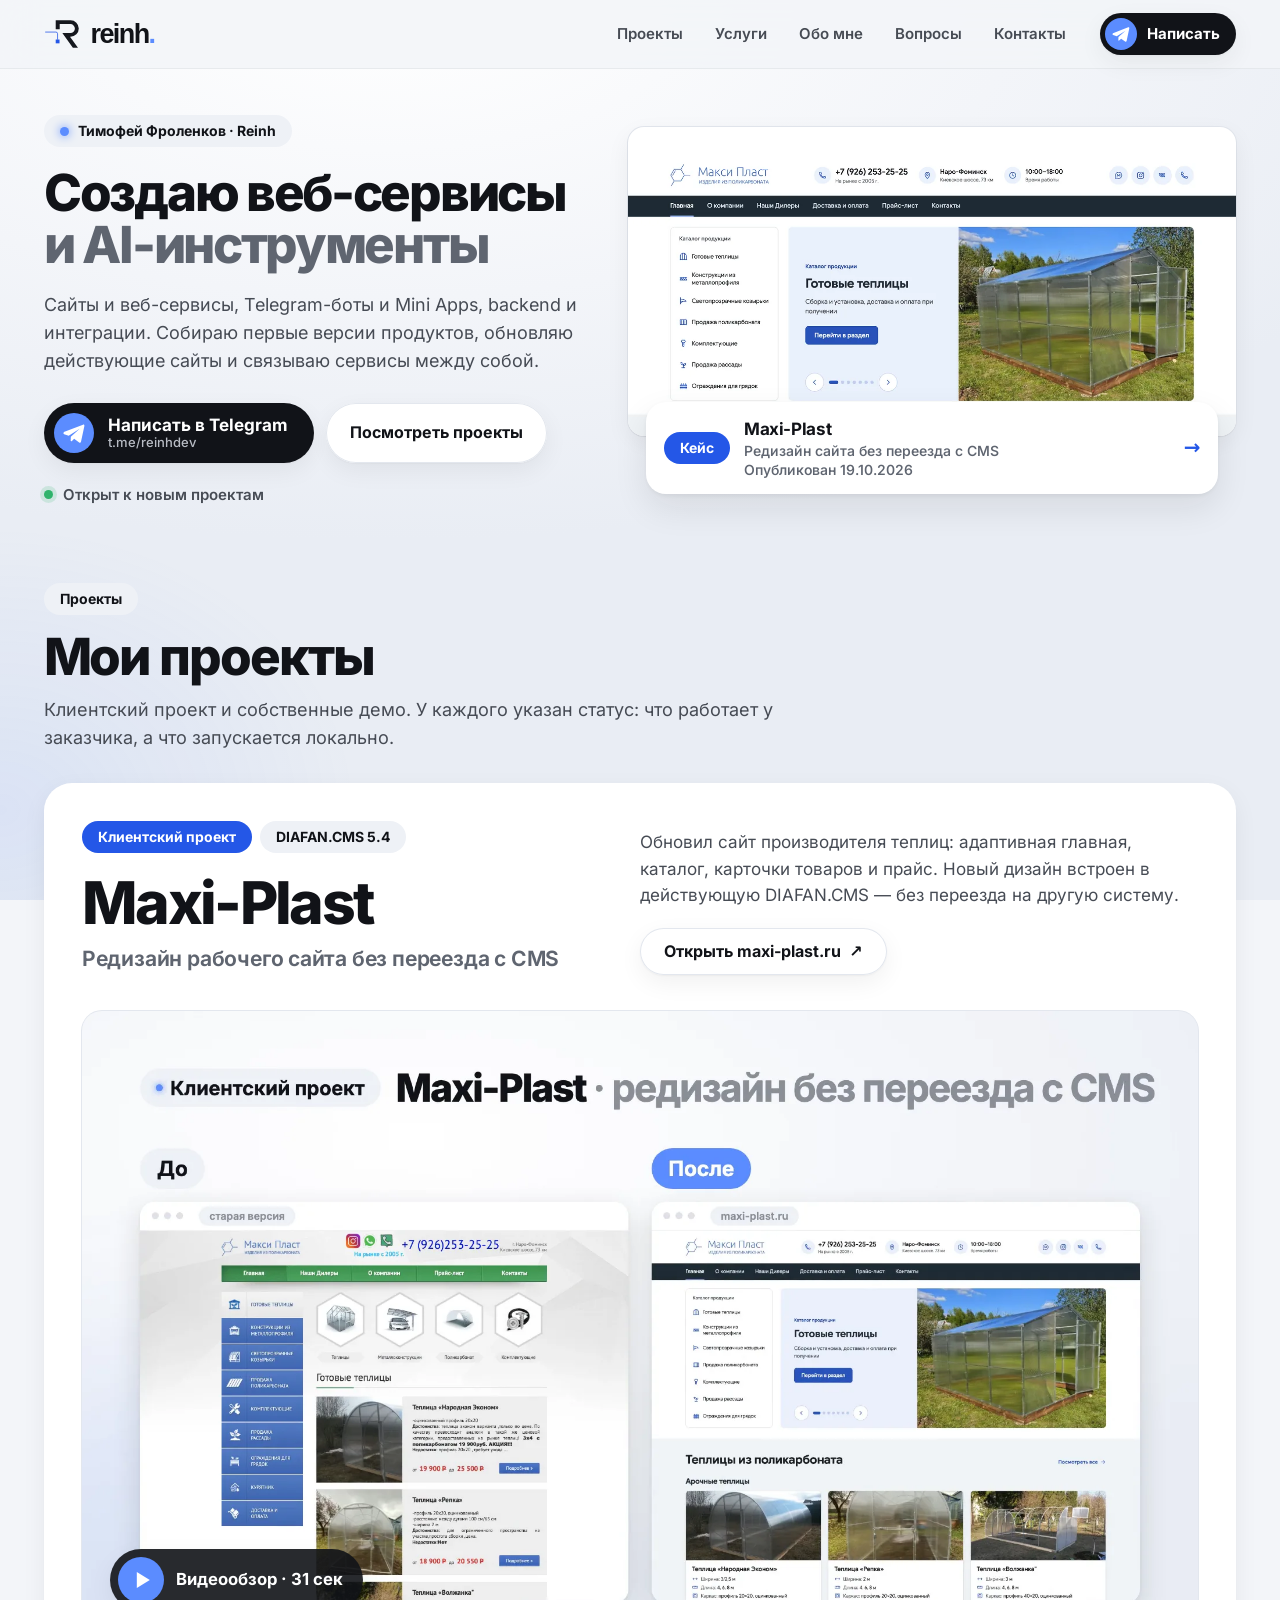
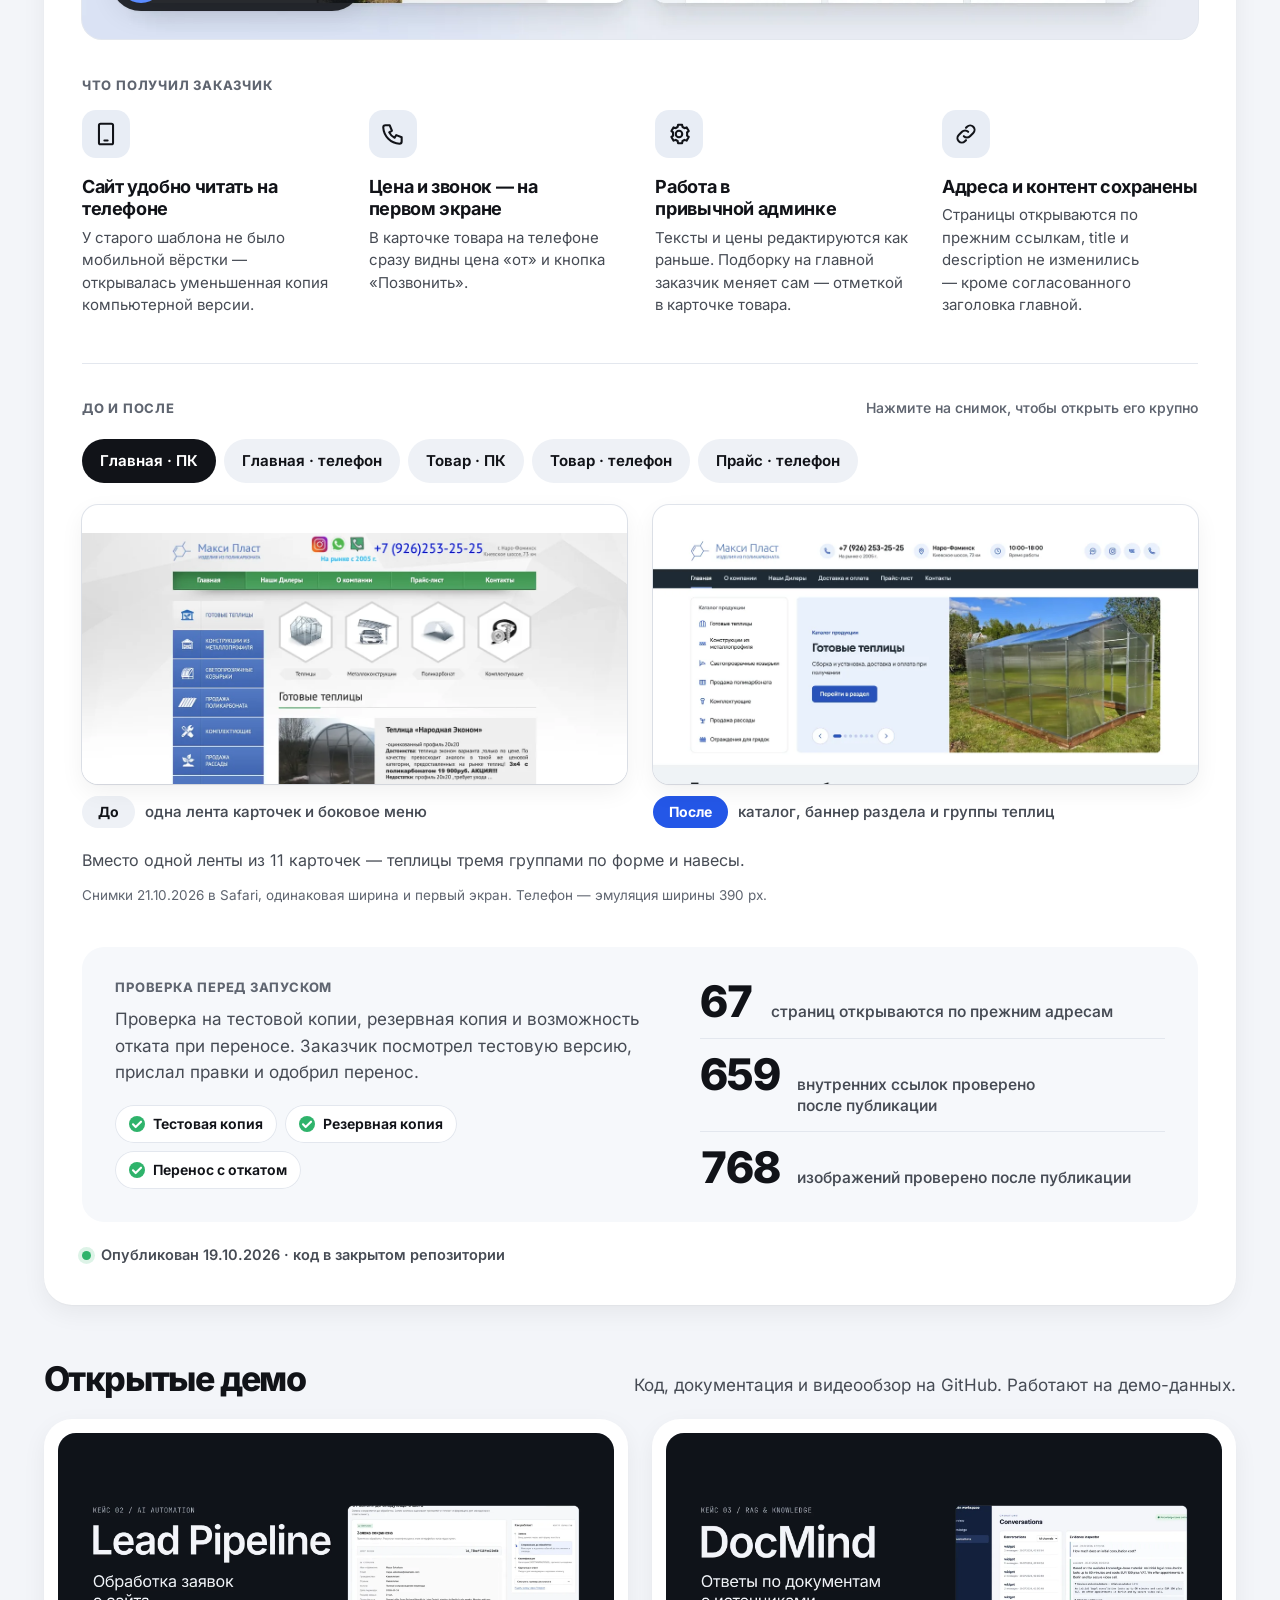
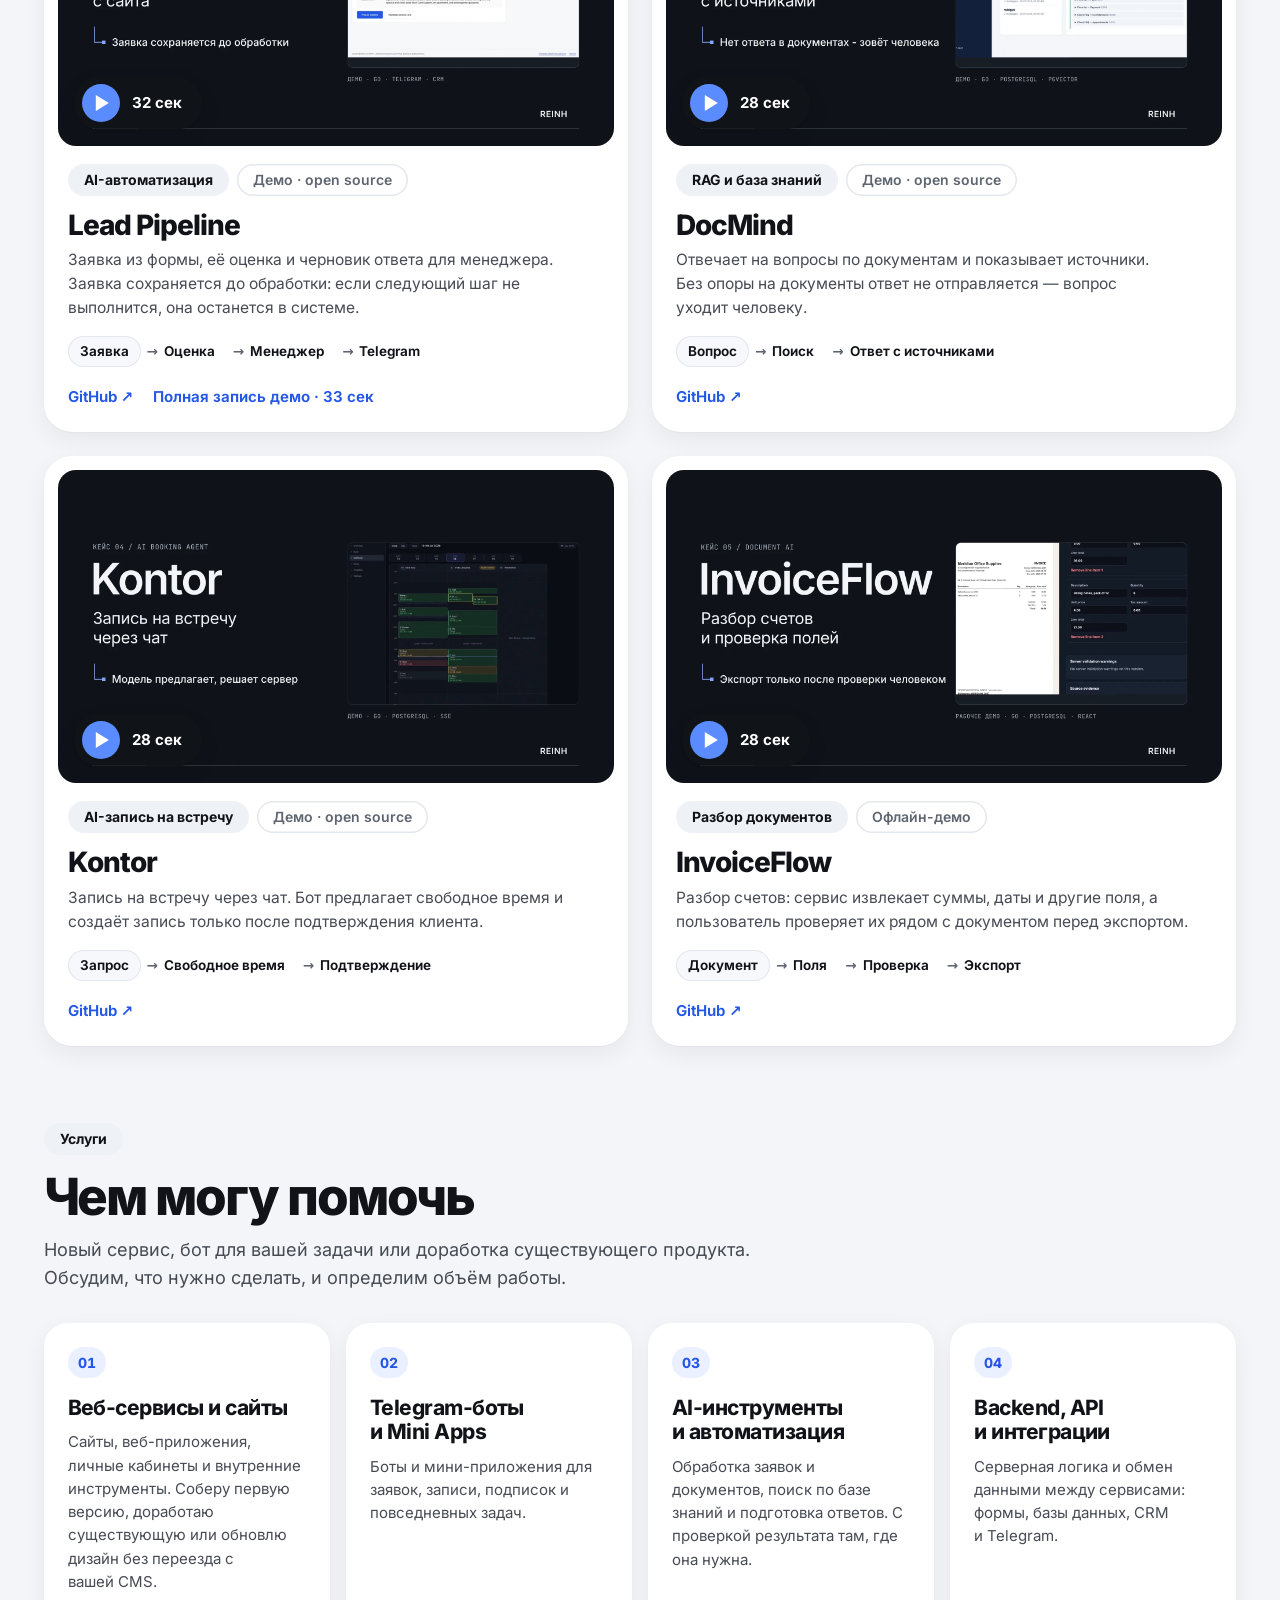
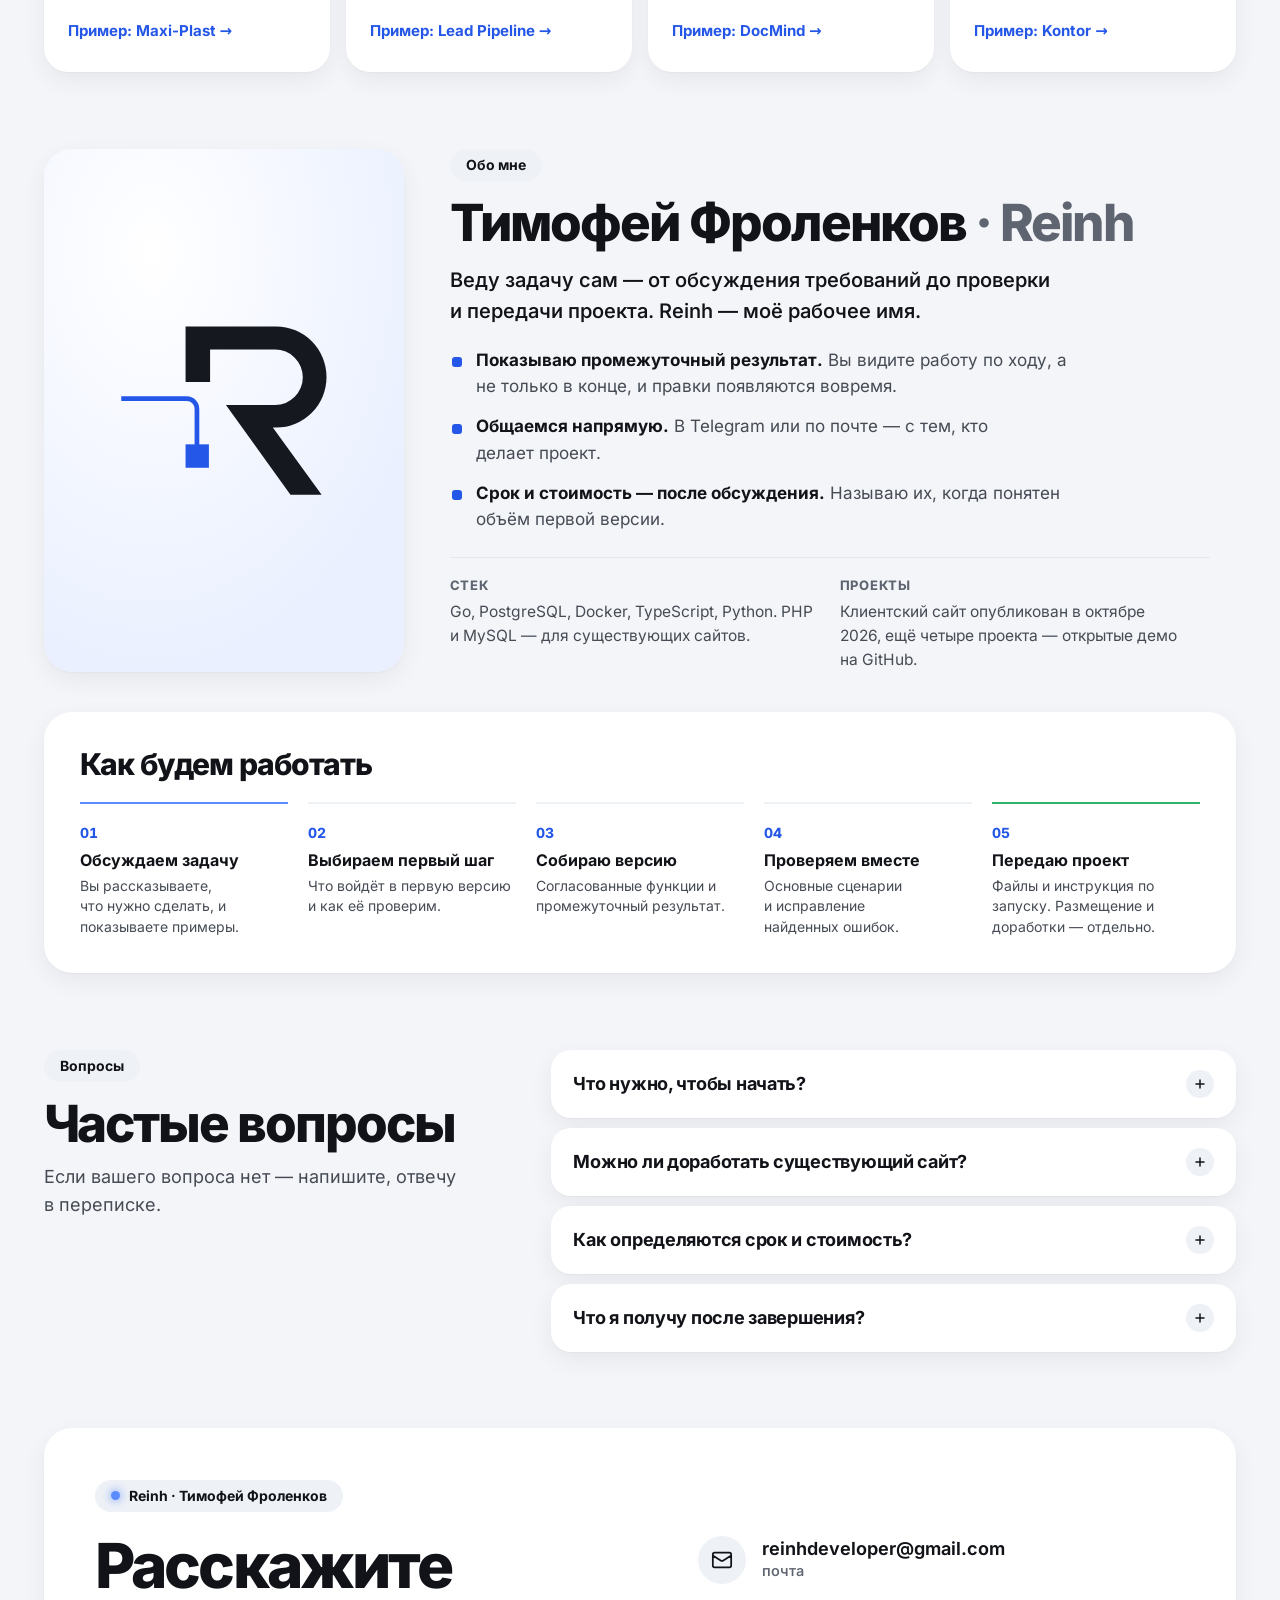
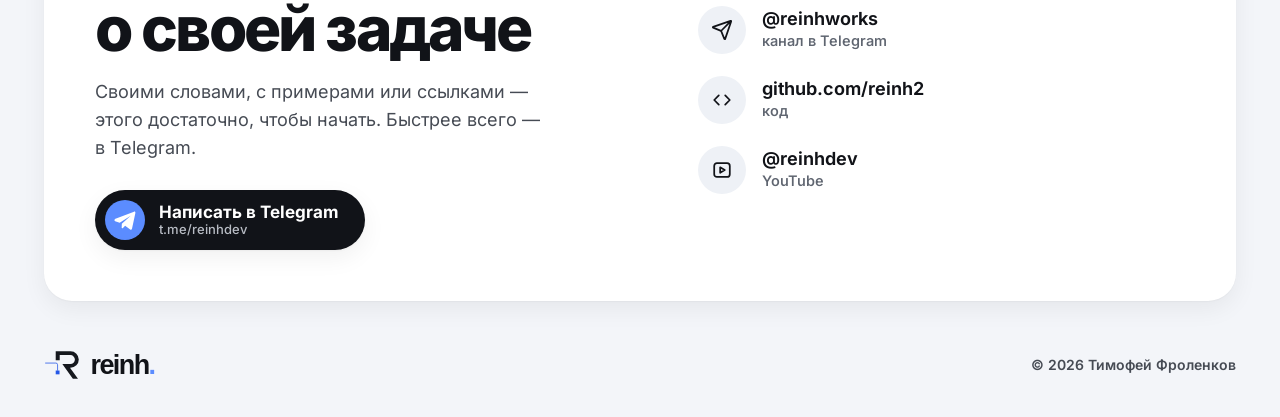
==== index.html @ 5ed7bfc2 "Publish refreshed Reinh portfolio" ====
<!doctype html>
<html lang="ru">
<head>
<meta charset="utf-8">
<meta name="viewport" content="width=device-width,initial-scale=1">
<title>Reinh — Тимофей Фроленков | Сайты, веб-сервисы и AI-инструменты</title>
<meta name="description" content="Сайты и веб-сервисы, Telegram-боты и Mini Apps, AI-инструменты, backend и интеграции. Клиентский редизайн сайта на CMS и открытые демо-проекты.">
<link rel="canonical" href="https://reinh2.github.io/">
<meta name="theme-color" content="#F3F5F9">
<meta name="color-scheme" content="light">
<meta name="author" content="Тимофей Фроленков">
<!-- link preview -->
<meta property="og:type" content="website">
<meta property="og:url" content="https://reinh2.github.io/">
<meta property="og:site_name" content="Reinh">
<meta property="og:locale" content="ru_RU">
<meta property="og:title" content="Reinh — Тимофей Фроленков | Сайты, веб-сервисы и AI-инструменты">
<meta property="og:description" content="Сайты и веб-сервисы, Telegram-боты и Mini Apps, AI-инструменты, backend и интеграции. Клиентский редизайн сайта на CMS и открытые демо-проекты.">
<meta property="og:image" content="https://reinh2.github.io/assets/og-reinh.png">
<meta property="og:image:type" content="image/png">
<meta property="og:image:width" content="1200">
<meta property="og:image:height" content="630">
<meta property="og:image:alt" content="Логотип reinh, Тимофей Фроленков: сайты, веб-сервисы и AI-инструменты. Рядом — новая главная Maxi-Plast">
<meta name="twitter:card" content="summary_large_image">
<link rel="icon" href="./assets/brand/favicon.svg" type="image/svg+xml">
<link rel="icon" href="./assets/brand/favicon-32.png" type="image/png" sizes="32x32">
<link rel="apple-touch-icon" href="./assets/brand/apple-touch-icon.png">
<link rel="preload" href="./fonts/inter-cyrillic.woff2" as="font" type="font/woff2" crossorigin>
<link rel="stylesheet" href="./style.css">
<script>document.documentElement.classList.add("js")</script>
<script src="./main.js" defer></script>
</head>
<body>
<a class="skip" href="#main">К содержимому</a>

<header class="top" id="top-bar">
  <div class="top-in">
    <a class="wordmark" href="#top" aria-label="Reinh — наверх"><img src="./assets/brand/reinh-mark-light.svg" width="36" height="32" alt=""><span>reinh<span class="brand-dot">.</span></span></a>
    <nav class="nav" id="site-nav" aria-label="Разделы">
      <a href="#work">Проекты</a>
      <a href="#services">Услуги</a>
      <a href="#about">Обо мне</a>
      <a href="#faq">Вопросы</a>
      <a href="#contact">Контакты</a>
    </nav>
    <a class="tg tg-sm" href="https://t.me/reinhdev"><span class="plane" aria-hidden="true"></span>Написать</a>
    <button class="menu-btn" type="button" aria-expanded="false" aria-controls="site-nav" hidden>
      <span class="burger" aria-hidden="true"><i></i><i></i><i></i></span><span class="menu-label">Меню</span>
    </button>
  </div>
</header>

<main id="main">

<!-- ============ hero ============ -->
<section class="hero" id="top">
  <div class="hero-text">
    <span class="pill"><span class="dot" aria-hidden="true"></span>Тимофей Фроленков · Reinh</span>
    <h1><span class="h1-line">Создаю <span class="nw">веб-сервисы</span></span> <span class="h1-line muted">и&nbsp;<span class="nw">AI-инструменты</span></span></h1>
    <p class="lead">Сайты и веб-сервисы, Telegram-боты и Mini Apps, backend и интеграции. Собираю первые версии продуктов, обновляю действующие сайты и связываю сервисы между собой.</p>
    <div class="actions">
      <a class="tg" href="https://t.me/reinhdev"><span class="plane" aria-hidden="true"></span><span>Написать в Telegram<small>t.me/reinhdev</small></span></a>
      <a class="btn" href="#work">Посмотреть проекты</a>
    </div>
    <p class="status"><span class="live" aria-hidden="true"></span>Открыт к новым проектам</p>
  </div>

  <!-- the latest client project: a real screenshot and its status -->
  <a class="hero-shot" href="#case">
    <span class="frame"><img src="./assets/maxi-plast/01-home-desktop-after-1200.webp" alt="" width="1200" height="553"></span>
    <span class="hero-tag">
      <span class="pill hot">Кейс</span>
      <span class="hero-tag-text"><b>Maxi-Plast</b><span>Редизайн сайта без переезда с CMS</span><span>Опубликован 19.10.2026</span></span>
      <span class="arrow" aria-hidden="true">→</span>
    </span>
  </a>
</section>

<!-- ============ work ============ -->
<section class="section" id="work" aria-labelledby="work-title">
  <div class="head reveal">
    <span class="pill">Проекты</span>
    <h2 id="work-title">Мои проекты</h2>
    <p>Клиентский проект и собственные демо. У каждого указан статус: что работает у заказчика, а что запускается локально.</p>
  </div>

  <!-- Maxi-Plast -->
  <article class="case" id="case" aria-labelledby="case-title">
    <div class="case-intro reveal">
      <div class="case-text">
        <div class="chips">
          <span class="pill hot">Клиентский проект</span>
          <span class="pill">DIAFAN.CMS 5.4</span>
        </div>
        <h3 id="case-title">Maxi-Plast</h3>
        <p class="sub">Редизайн рабочего сайта без переезда с CMS</p>
      </div>
      <div class="case-desc">
        <p>Обновил сайт производителя теплиц: адаптивная главная, каталог, карточки товаров и прайс. Новый дизайн встроен в действующую DIAFAN.CMS — без переезда на другую систему.</p>
        <a class="btn" href="https://maxi-plast.ru/" target="_blank" rel="noopener">Открыть maxi-plast.ru <span aria-hidden="true">↗</span></a>
      </div>
    </div>

    <!-- wide video block -->
    <div class="player player-wide reveal" data-player>
      <video controls preload="none" playsinline poster="./assets/maxi-plast/maxi-case-ru-poster.webp" width="1920" height="1080" aria-label="Видеообзор кейса Maxi-Plast, 31 секунда, со звуком">
        <source src="./assets/maxi-plast/maxi-case-ru-720.mp4" type="video/mp4" media="(max-width: 700px)">
        <source src="./assets/maxi-plast/maxi-case-ru.mp4" type="video/mp4">
        <a href="./assets/maxi-plast/maxi-case-ru.mp4">Скачать видеообзор Maxi-Plast (MP4)</a>
      </video>
      <button class="play" type="button" hidden><span class="tri" aria-hidden="true"></span><span class="play-label">Видеообзор · 31 сек</span></button>
      <p class="player-msg" role="status"></p>
    </div>

    <!-- what the client got -->
    <div class="gain reveal">
      <h4 class="kicker">Что получил заказчик</h4>
      <ul class="gain-list">
        <li><span class="glyph" aria-hidden="true"><svg viewBox="0 0 24 24"><path d="M7 2.5h10a1.5 1.5 0 0 1 1.5 1.5v16a1.5 1.5 0 0 1-1.5 1.5H7A1.5 1.5 0 0 1 5.5 20V4A1.5 1.5 0 0 1 7 2.5z M10.5 18h3"/></svg></span><b>Сайт удобно читать на телефоне</b><span>У старого шаблона не было мобильной вёрстки — открывалась уменьшенная копия компьютерной версии.</span></li>
        <li><span class="glyph" aria-hidden="true"><svg viewBox="0 0 24 24"><path d="M5 4h4l2 5-2.5 1.5a11 11 0 0 0 5 5L15 13l5 2v4a2 2 0 0 1-2 2A16 16 0 0 1 3 6a2 2 0 0 1 2-2z"/></svg></span><b>Цена и звонок — на первом экране</b><span>В карточке товара на телефоне сразу видны цена «от» и кнопка «Позвонить».</span></li>
        <li><span class="glyph" aria-hidden="true"><svg viewBox="0 0 24 24"><path d="M12 9a3 3 0 1 0 0 6 3 3 0 0 0 0-6z M19.4 13.5l1.6 1.2-2 3.4-1.9-.7a7 7 0 0 1-1.9 1.1l-.3 2h-3.8l-.3-2a7 7 0 0 1-1.9-1.1l-1.9.7-2-3.4 1.6-1.2a7 7 0 0 1 0-3l-1.6-1.2 2-3.4 1.9.7a7 7 0 0 1 1.9-1.1l.3-2h3.8l.3 2a7 7 0 0 1 1.9 1.1l1.9-.7 2 3.4-1.6 1.2a7 7 0 0 1 0 3z"/></svg></span><b>Работа в привычной админке</b><span>Тексты и цены редактируются как раньше. Подборку на главной заказчик меняет сам — отметкой в карточке товара.</span></li>
        <li><span class="glyph" aria-hidden="true"><svg viewBox="0 0 24 24"><path d="M10 14a4 4 0 0 0 5.7 0l3-3a4 4 0 0 0-5.7-5.7l-1 1 M14 10a4 4 0 0 0-5.7 0l-3 3a4 4 0 0 0 5.7 5.7l1-1"/></svg></span><b>Адреса и контент сохранены</b><span>Страницы открываются по прежним ссылкам, title и description не изменились — кроме согласованного заголовка главной.</span></li>
      </ul>
    </div>

    <!-- before / after: without JS every pair is shown one after another -->
    <div class="compare reveal" data-compare>
      <div class="compare-head">
        <h4 class="kicker" id="compare-title">До и после</h4>
        <p class="hint">Нажмите на снимок, чтобы открыть его крупно</p>
      </div>
      <div class="tabs-wrap" hidden>
        <div class="tabs" role="tablist" aria-labelledby="compare-title">
          <button type="button" role="tab" id="tab-1" aria-controls="pair-1" aria-selected="true">Главная · ПК</button>
          <button type="button" role="tab" id="tab-2" aria-controls="pair-2" aria-selected="false" tabindex="-1">Главная · телефон</button>
          <button type="button" role="tab" id="tab-3" aria-controls="pair-3" aria-selected="false" tabindex="-1">Товар · ПК</button>
          <button type="button" role="tab" id="tab-4" aria-controls="pair-4" aria-selected="false" tabindex="-1">Товар · телефон</button>
          <button type="button" role="tab" id="tab-5" aria-controls="pair-5" aria-selected="false" tabindex="-1">Прайс · телефон</button>
        </div>
      </div>

      <section class="pair" id="pair-1" role="tabpanel" aria-labelledby="tab-1" tabindex="0">
        <h5 class="pair-title">Главная на компьютере</h5>
        <div class="pair-view">
          <figure class="shot"><a class="frame" href="./assets/maxi-plast/01-home-desktop-before-2880.webp" data-zoom><img src="./assets/maxi-plast/01-home-desktop-before-1200.webp" width="1200" height="553" loading="lazy" alt="До: старая главная на компьютере — одна лента карточек и боковое меню"></a><figcaption><span class="pill">До</span>одна лента карточек и боковое меню</figcaption></figure>
          <figure class="shot"><a class="frame" href="./assets/maxi-plast/01-home-desktop-after-2880.webp" data-zoom><img src="./assets/maxi-plast/01-home-desktop-after-1200.webp" width="1200" height="553" loading="lazy" alt="После: новая главная на компьютере — каталог, баннер раздела и группы теплиц"></a><figcaption><span class="pill hot">После</span>каталог, баннер раздела и группы теплиц</figcaption></figure>
        </div>
        <p class="why">Вместо одной ленты из 11 карточек — теплицы тремя группами по форме и навесы.</p>
      </section>

      <section class="pair phones" id="pair-2" role="tabpanel" aria-labelledby="tab-2" tabindex="0">
        <h5 class="pair-title">Главная на телефоне</h5>
        <div class="pair-view">
          <figure class="shot"><a class="frame phone" href="./assets/maxi-plast/02-home-mobile-before-780.webp" data-zoom><img src="./assets/maxi-plast/02-home-mobile-before-780.webp" width="780" height="1456" loading="lazy" alt="До: старая главная на экране 390 px — уменьшенная компьютерная страница"></a><figcaption><span class="pill">До</span>компьютерная страница, уменьшенная под экран</figcaption></figure>
          <figure class="shot"><a class="frame phone" href="./assets/maxi-plast/02-home-mobile-after-780.webp" data-zoom><img src="./assets/maxi-plast/02-home-mobile-after-780.webp" width="780" height="1456" loading="lazy" alt="После: новая главная на экране 390 px — меню, логотип, телефон и баннер раздела"></a><figcaption><span class="pill hot">После</span>меню, логотип, телефон и баннер раздела</figcaption></figure>
        </div>
        <p class="why">На телефоне 7 теплиц и металлоконструкция, всё читается без увеличения.</p>
      </section>

      <section class="pair" id="pair-3" role="tabpanel" aria-labelledby="tab-3" tabindex="0">
        <h5 class="pair-title">Карточка товара на компьютере</h5>
        <div class="pair-view">
          <figure class="shot"><a class="frame" href="./assets/maxi-plast/03-product-desktop-before-2880.webp" data-zoom><img src="./assets/maxi-plast/03-product-desktop-before-1200.webp" width="1200" height="553" loading="lazy" alt="До: карточка теплицы на компьютере — фото и описание, цены ниже в таблице"></a><figcaption><span class="pill">До</span>фото и описание, цены ниже в таблице</figcaption></figure>
          <figure class="shot"><a class="frame" href="./assets/maxi-plast/03-product-desktop-after-2880.webp" data-zoom><img src="./assets/maxi-plast/03-product-desktop-after-1200.webp" width="1200" height="553" loading="lazy" alt="После: та же карточка — галерея, цена «от» и кнопка звонка рядом с фото"></a><figcaption><span class="pill hot">После</span>галерея, цена «от» и кнопка звонка рядом с фото</figcaption></figure>
        </div>
        <p class="why">Галерея со стрелками, счётчиком, свайпом и увеличением фото: заказчик собирается добавлять больше 10 фото на товар.</p>
      </section>

      <section class="pair phones" id="pair-4" role="tabpanel" aria-labelledby="tab-4" tabindex="0">
        <h5 class="pair-title">Карточка товара на телефоне</h5>
        <div class="pair-view">
          <figure class="shot"><a class="frame phone" href="./assets/maxi-plast/04-product-mobile-before-780.webp" data-zoom><img src="./assets/maxi-plast/04-product-mobile-before-780.webp" width="780" height="1456" loading="lazy" alt="До: карточка теплицы на экране 390 px — текст и цены нужно увеличивать пальцами"></a><figcaption><span class="pill">До</span>текст и цены нужно увеличивать пальцами</figcaption></figure>
          <figure class="shot"><a class="frame phone" href="./assets/maxi-plast/04-product-mobile-after-780.webp" data-zoom><img src="./assets/maxi-plast/04-product-mobile-after-780.webp" width="780" height="1456" loading="lazy" alt="После: та же карточка на экране 390 px — фото, цена «от» и кнопка «Позвонить» на первом экране"></a><figcaption><span class="pill hot">После</span>фото, цена «от» и «Позвонить» на первом экране</figcaption></figure>
        </div>
        <p class="why">Подпись под ценой объясняет, от чего она зависит.</p>
      </section>

      <section class="pair phones" id="pair-5" role="tabpanel" aria-labelledby="tab-5" tabindex="0">
        <h5 class="pair-title">Прайс на телефоне</h5>
        <div class="pair-view">
          <figure class="shot"><a class="frame phone" href="./assets/maxi-plast/05-price-mobile-before-780.webp" data-zoom><img src="./assets/maxi-plast/05-price-mobile-before-780.webp" width="780" height="1456" loading="lazy" alt="До: таблица цен на экране 390 px — уменьшена вместе со страницей"></a><figcaption><span class="pill">До</span>таблица уменьшена вместе со страницей</figcaption></figure>
          <figure class="shot"><a class="frame phone" href="./assets/maxi-plast/05-price-mobile-after-780.webp" data-zoom><img src="./assets/maxi-plast/05-price-mobile-after-780.webp" width="780" height="1456" loading="lazy" alt="После: та же таблица на экране 390 px листается внутри блока, рядом подсказка"></a><figcaption><span class="pill hot">После</span>таблица листается внутри блока, есть подсказка</figcaption></figure>
        </div>
        <p class="why">Данные прайса те же. Широкие таблицы больше не превращаются в мелкий текст.</p>
      </section>

      <p class="fine">Снимки 21.10.2026 в Safari, одинаковая ширина и первый экран. Телефон — эмуляция ширины 390 px.</p>
    </div>

    <!-- launch: how the change reached the working site, then the numbers checked after it -->
    <div class="launch reveal">
      <div class="launch-text">
        <h4 class="kicker">Проверка перед запуском</h4>
        <p>Проверка на тестовой копии, резервная копия и возможность отката при переносе. Заказчик посмотрел тестовую версию, прислал правки и одобрил перенос.</p>
        <ol class="launch-steps">
          <li>Тестовая копия</li>
          <li>Резервная копия</li>
          <li>Перенос с откатом</li>
        </ol>
      </div>
      <dl class="checked">
        <div><dt>67</dt><dd>страниц открываются по прежним адресам</dd></div>
        <div><dt>659</dt><dd>внутренних ссылок проверено после публикации</dd></div>
        <div><dt>768</dt><dd>изображений проверено после публикации</dd></div>
      </dl>
    </div>
    <p class="case-status"><span class="live" aria-hidden="true"></span>Опубликован 19.10.2026 · код в закрытом репозитории</p>
  </article>

  <!-- demos -->
  <div class="demos-head reveal">
    <h3>Открытые демо</h3>
    <p>Код, документация и видеообзор на GitHub. Работают на демо-данных.</p>
  </div>
  <div class="demos">
    <article class="demo reveal" id="lead" aria-labelledby="lead-title">
      <div class="player" data-player>
        <video controls preload="none" playsinline poster="./assets/motion/lead-ru-poster.webp" width="1920" height="1080" aria-label="Видеообзор Lead Pipeline, 32 секунды, со звуком">
          <source src="./assets/motion/lead-ru-720.mp4" type="video/mp4" media="(max-width: 700px)">
          <source src="./assets/motion/lead-ru.mp4" type="video/mp4">
          <a href="./assets/motion/lead-ru.mp4">Скачать видеообзор (MP4)</a>
        </video>
        <button class="play" type="button" hidden><span class="tri" aria-hidden="true"></span><span class="play-label">32 сек</span></button>
        <p class="player-msg" role="status"></p>
      </div>
      <div class="chips"><span class="pill">AI-автоматизация</span><span class="pill soft">Демо · open source</span></div>
      <h3 id="lead-title">Lead Pipeline</h3>
      <p>Заявка из формы, её оценка и черновик ответа для менеджера. Заявка сохраняется до обработки: если следующий шаг не выполнится, она останется в системе.</p>
      <ol class="flow" aria-label="Путь заявки"><li>Заявка</li><li>Оценка</li><li>Менеджер</li><li>Telegram</li></ol>
      <div class="links"><a href="https://github.com/reinh2/Lead-pipeline" target="_blank" rel="noopener">GitHub <span aria-hidden="true">↗</span></a><a href="./assets/lead-pipeline-demo.mp4">Полная запись демо · 33 сек</a></div>
    </article>
    <article class="demo reveal" id="docmind" aria-labelledby="docmind-title">
      <div class="player" data-player>
        <video controls preload="none" playsinline poster="./assets/motion/docmind-ru-poster.webp" width="1920" height="1080" aria-label="Видеообзор DocMind, 28 секунд, со звуком">
          <source src="./assets/motion/docmind-ru-720.mp4" type="video/mp4" media="(max-width: 700px)">
          <source src="./assets/motion/docmind-ru.mp4" type="video/mp4">
          <a href="./assets/motion/docmind-ru.mp4">Скачать видеообзор (MP4)</a>
        </video>
        <button class="play" type="button" hidden><span class="tri" aria-hidden="true"></span><span class="play-label">28 сек</span></button>
        <p class="player-msg" role="status"></p>
      </div>
      <div class="chips"><span class="pill">RAG и база знаний</span><span class="pill soft">Демо · open source</span></div>
      <h3 id="docmind-title">DocMind</h3>
      <p>Отвечает на вопросы по документам и показывает источники. Без опоры на документы ответ не отправляется — вопрос уходит человеку.</p>
      <ol class="flow" aria-label="Путь вопроса"><li>Вопрос</li><li>Поиск</li><li>Ответ с источниками</li></ol>
      <div class="links"><a href="https://github.com/reinh2/Docmind" target="_blank" rel="noopener">GitHub <span aria-hidden="true">↗</span></a></div>
    </article>
    <article class="demo reveal" id="kontor" aria-labelledby="kontor-title">
      <div class="player" data-player>
        <video controls preload="none" playsinline poster="./assets/motion/kontor-ru-poster.webp" width="1920" height="1080" aria-label="Видеообзор Kontor, 28 секунд, со звуком">
          <source src="./assets/motion/kontor-ru-720.mp4" type="video/mp4" media="(max-width: 700px)">
          <source src="./assets/motion/kontor-ru.mp4" type="video/mp4">
          <a href="./assets/motion/kontor-ru.mp4">Скачать видеообзор (MP4)</a>
        </video>
        <button class="play" type="button" hidden><span class="tri" aria-hidden="true"></span><span class="play-label">28 сек</span></button>
        <p class="player-msg" role="status"></p>
      </div>
      <div class="chips"><span class="pill">AI-запись на встречу</span><span class="pill soft">Демо · open source</span></div>
      <h3 id="kontor-title">Kontor</h3>
      <p>Запись на встречу через чат. Бот предлагает свободное время и создаёт запись только после подтверждения клиента.</p>
      <ol class="flow" aria-label="Путь записи"><li>Запрос</li><li>Свободное время</li><li>Подтверждение</li></ol>
      <div class="links"><a href="https://github.com/reinh2/Kontor" target="_blank" rel="noopener">GitHub <span aria-hidden="true">↗</span></a></div>
    </article>
    <article class="demo reveal" id="invoice" aria-labelledby="invoice-title">
      <div class="player" data-player>
        <video controls preload="none" playsinline poster="./assets/motion/invoice-ru-poster.webp" width="1920" height="1080" aria-label="Видеообзор InvoiceFlow, 28 секунд, со звуком">
          <source src="./assets/motion/invoice-ru-720.mp4" type="video/mp4" media="(max-width: 700px)">
          <source src="./assets/motion/invoice-ru.mp4" type="video/mp4">
          <a href="./assets/motion/invoice-ru.mp4">Скачать видеообзор (MP4)</a>
        </video>
        <button class="play" type="button" hidden><span class="tri" aria-hidden="true"></span><span class="play-label">28 сек</span></button>
        <p class="player-msg" role="status"></p>
      </div>
      <div class="chips"><span class="pill">Разбор документов</span><span class="pill soft">Офлайн-демо</span></div>
      <h3 id="invoice-title">InvoiceFlow</h3>
      <p>Разбор счетов: сервис извлекает суммы, даты и другие поля, а пользователь проверяет их рядом с документом перед экспортом.</p>
      <ol class="flow" aria-label="Путь документа"><li>Документ</li><li>Поля</li><li>Проверка</li><li>Экспорт</li></ol>
      <div class="links"><a href="https://github.com/reinh2/Invoiceflow" target="_blank" rel="noopener">GitHub <span aria-hidden="true">↗</span></a></div>
    </article>
  </div>
</section>

<!-- ============ services ============ -->
<section class="section" id="services" aria-labelledby="services-title">
  <div class="head reveal">
    <span class="pill">Услуги</span>
    <h2 id="services-title">Чем могу помочь</h2>
    <p>Новый сервис, бот для вашей задачи или доработка существующего продукта. Обсудим, что нужно сделать, и определим объём работы.</p>
  </div>
  <div class="services">
    <article class="svc reveal">
      <span class="num" aria-hidden="true">01</span>
      <h3>Веб-сервисы и сайты</h3>
      <p>Сайты, веб-приложения, личные кабинеты и внутренние инструменты. Соберу первую версию, доработаю существующую или обновлю дизайн без переезда с вашей CMS.</p>
      <a class="svc-link" href="#case">Пример: Maxi-Plast <span aria-hidden="true">→</span></a>
    </article>
    <article class="svc reveal">
      <span class="num" aria-hidden="true">02</span>
      <h3>Telegram-боты и Mini Apps</h3>
      <p>Боты и мини-приложения для заявок, записи, подписок и повседневных задач.</p>
      <a class="svc-link" href="#lead">Пример: Lead Pipeline <span aria-hidden="true">→</span></a>
    </article>
    <article class="svc reveal">
      <span class="num" aria-hidden="true">03</span>
      <h3>AI-инструменты и автоматизация</h3>
      <p>Обработка заявок и документов, поиск по базе знаний и подготовка ответов. С проверкой результата там, где она нужна.</p>
      <a class="svc-link" href="#docmind">Пример: DocMind <span aria-hidden="true">→</span></a>
    </article>
    <article class="svc reveal">
      <span class="num" aria-hidden="true">04</span>
      <h3>Backend, API и интеграции</h3>
      <p>Серверная логика и обмен данными между сервисами: формы, базы данных, CRM и Telegram.</p>
      <a class="svc-link" href="#kontor">Пример: Kontor <span aria-hidden="true">→</span></a>
    </article>
  </div>
</section>

<!-- ============ about ============ -->
<section class="section" id="about" aria-labelledby="about-title">
  <div class="about reveal">
    <div class="about-mark" aria-hidden="true">
      <img src="./assets/brand/reinh-mark-light.svg" width="1122" height="930" alt="">
    </div>
    <div class="about-text">
      <span class="pill">Обо мне</span>
      <h2 id="about-title">Тимофей Фроленков <span class="muted">· Reinh</span></h2>
      <p class="about-lead">Веду задачу сам — от обсуждения требований до проверки и передачи проекта. Reinh — моё рабочее имя.</p>
      <ul class="about-points">
        <li><b>Показываю промежуточный результат.</b> Вы видите работу по ходу, а не только в конце, и правки появляются вовремя.</li>
        <li><b>Общаемся напрямую.</b> В Telegram или по почте — с тем, кто делает проект.</li>
        <li><b>Срок и стоимость — после обсуждения.</b> Называю их, когда понятен объём первой версии.</li>
      </ul>
      <div class="about-meta">
        <div><h3>Стек</h3><p>Go, PostgreSQL, Docker, TypeScript, Python. PHP и MySQL — для существующих сайтов.</p></div>
        <div><h3>Проекты</h3><p>Клиентский сайт опубликован в октябре 2026, ещё четыре проекта — открытые демо на GitHub.</p></div>
      </div>
    </div>
  </div>

  <div class="steps-card reveal">
    <h3>Как будем работать</h3>
    <ol class="steps">
      <li><b>01</b><span>Обсуждаем задачу</span><small>Вы рассказываете, что нужно сделать, и показываете примеры.</small></li>
      <li><b>02</b><span>Выбираем первый шаг</span><small>Что войдёт в первую версию и как её проверим.</small></li>
      <li><b>03</b><span>Собираю версию</span><small>Согласованные функции и промежуточный результат.</small></li>
      <li><b>04</b><span>Проверяем вместе</span><small>Основные сценарии и исправление найденных ошибок.</small></li>
      <li><b>05</b><span>Передаю проект</span><small>Файлы и инструкция по запуску. Размещение и доработки — отдельно.</small></li>
    </ol>
  </div>
</section>

<!-- ============ faq ============ -->
<section class="section" id="faq" aria-labelledby="faq-title">
  <div class="faq-grid">
    <div class="head reveal">
      <span class="pill">Вопросы</span>
      <h2 id="faq-title">Частые вопросы</h2>
      <p>Если вашего вопроса нет — напишите, отвечу в переписке.</p>
    </div>
    <div class="faq reveal">
      <details>
        <summary>Что нужно, чтобы начать?</summary>
        <p>Опишите задачу своими словами: что должно получиться и для кого. Примеры, ссылки или адрес текущего сайта помогут, но не обязательны — детали уточним в переписке.</p>
      </details>
      <details>
        <summary>Можно ли доработать существующий сайт?</summary>
        <p>Да. Сначала смотрю, на чём он сделан и что нужно изменить. Иногда новый дизайн можно встроить в действующую CMS, как в Maxi-Plast, — с теми же адресами страниц, контентом и админкой. Подходит ли такой путь, станет ясно после разбора.</p>
      </details>
      <details>
        <summary>Как определяются срок и стоимость?</summary>
        <p>Индивидуально, после обсуждения задачи. Они зависят от объёма первой версии, состояния текущего проекта и нужных интеграций. Называю их до начала работы.</p>
      </details>
      <details>
        <summary>Что я получу после завершения?</summary>
        <p>Файлы проекта и инструкцию по запуску. Размещение на сервере и дальнейшие доработки согласовываем отдельно.</p>
      </details>
    </div>
  </div>
</section>

<!-- ============ contact ============ -->
<section class="section" id="contact" aria-labelledby="contact-title">
  <div class="end reveal">
    <div class="pitch">
      <span class="pill"><span class="dot" aria-hidden="true"></span>Reinh · Тимофей Фроленков</span>
      <h2 id="contact-title">Расскажите о&nbsp;своей задаче</h2>
      <p class="end-lead">Своими словами, с примерами или ссылками — этого достаточно, чтобы начать. Быстрее всего — в Telegram.</p>
      <a class="tg" href="https://t.me/reinhdev"><span class="plane" aria-hidden="true"></span><span>Написать в Telegram<small>t.me/reinhdev</small></span></a>
    </div>
    <ul class="contacts">
      <li><a href="mailto:reinhdeveloper@gmail.com"><span class="ci" aria-hidden="true"><svg viewBox="0 0 24 24"><path d="M4 4h16a2 2 0 0 1 2 2v12a2 2 0 0 1-2 2H4a2 2 0 0 1-2-2V6a2 2 0 0 1 2-2z M22 7l-8.97 5.7a1.94 1.94 0 0 1-2.06 0L2 7"/></svg></span><span class="ct"><b>reinhdeveloper@<wbr>gmail.com</b><em>почта</em></span></a></li>
      <li><a href="https://t.me/reinhworks"><span class="ci" aria-hidden="true"><svg viewBox="0 0 24 24"><path d="M14.536 21.686a.5.5 0 0 0 .937-.024l6.5-19a.496.496 0 0 0-.635-.635l-19 6.5a.5.5 0 0 0-.024.937l7.93 3.18a2 2 0 0 1 1.112 1.11z M21.854 2.147l-10.94 10.939"/></svg></span><span class="ct"><b>@reinhworks</b><em>канал в Telegram</em></span></a></li>
      <li><a href="https://github.com/reinh2"><span class="ci" aria-hidden="true"><svg viewBox="0 0 24 24"><path d="M8.5 7 3.5 12l5 5 M15.5 7l5 5-5 5"/></svg></span><span class="ct"><b>github.com/reinh2</b><em>код</em></span></a></li>
      <li><a href="https://www.youtube.com/@reinhdev"><span class="ci" aria-hidden="true"><svg viewBox="0 0 24 24"><path d="M3.5 7.5a3 3 0 0 1 3-3h11a3 3 0 0 1 3 3v9a3 3 0 0 1-3 3h-11a3 3 0 0 1-3-3z M10 9l5 3-5 3z"/></svg></span><span class="ct"><b>@reinhdev</b><em>YouTube</em></span></a></li>
    </ul>
  </div>
</section>

</main>

<footer class="foot">
  <a class="wordmark" href="#top" aria-label="Reinh — наверх"><img src="./assets/brand/reinh-mark-light.svg" width="36" height="32" alt=""><span>reinh<span class="brand-dot">.</span></span></a>
  <span>© 2026 Тимофей Фроленков</span>
</footer>

<!-- enlarged before / after shot; opened from the [data-zoom] links -->
<dialog class="viewer" aria-labelledby="viewer-cap">
  <div class="viewer-bar">
    <p class="viewer-cap" id="viewer-cap"></p>
    <button class="viewer-close" type="button" data-close>Закрыть <span aria-hidden="true">×</span></button>
  </div>
  <div class="viewer-body"><img alt=""></div>
</dialog>
</body>
</html>
---- style.css ----
/* Reinh portfolio — test version in the video graphics reference style (Short 05, projects/short-shared-limits):
   light page, white cards with a soft shadow, Inter only, ink #111318, accent #5B8CFF for decoration and the darker
   brand blue #2457E7 wherever text sits on it or next to it (contrast ≥ 4.5:1), pills and the dark Telegram pill.
   Content is visible without JS; JS only adds the menu, tabs, viewer, players and short entrances. */
@font-face{font-family:"Inter";src:url(./fonts/inter-cyrillic.woff2) format("woff2");font-weight:100 900;font-display:swap;unicode-range:U+0301,U+0400-045F,U+0490-0491,U+04B0-04B1,U+2116}
@font-face{font-family:"Inter";src:url(./fonts/inter-latin.woff2) format("woff2");font-weight:100 900;font-display:swap;unicode-range:U+0000-00FF,U+0131,U+0152-0153,U+02BB-02BC,U+02C6,U+02DA,U+02DC,U+2000-206F,U+2074,U+20AC,U+2122,U+2191,U+2193,U+2212,U+2215,U+FEFF,U+FFFD}

:root{
  --ink:#111318; --text:#464B54; --muted:#5F6570; --line:#E3E7EE; --track:#EEF1F6; --soft:#F6F8FB; --glyph:#E8EDF5;
  --accent:#5B8CFF; --accent-ink:#2457E7; --green:#2FB36B;
  --page:#F3F5F9; --card:#fff;
  --shadow:0 1px 2px rgba(17,19,24,.04),0 8px 24px rgba(17,19,24,.06);
  --shadow-up:0 2px 4px rgba(17,19,24,.05),0 14px 34px rgba(17,19,24,.09);
  --r:28px; --gut:clamp(16px,3.4vw,48px); --max:1400px; --head:68px;
  --wrap:calc(var(--max) + 2 * var(--gut)); /* one container for header, sections and footer */
  --sec:clamp(56px,6vw,80px); --sec-head:clamp(24px,2.4vw,32px);
  --out:cubic-bezier(.16,1,.3,1);
}
*{box-sizing:border-box}
html{scroll-behavior:smooth;scroll-padding-top:calc(var(--head-h,var(--head)) + 12px);-webkit-text-size-adjust:100%}
body{margin:0;font-family:Inter,system-ui,-apple-system,Arial,sans-serif;color:var(--ink);font-size:17px;line-height:1.55;font-feature-settings:"cv11","ss03";
  background:radial-gradient(90% 60% at 30% 0%,#fff 0%,var(--page) 55%,#E9EDF4 100%) fixed var(--page)}
/* soft blue glow, kept inside the viewport so it never widens the page */
body::before{content:"";position:fixed;inset:0;pointer-events:none;z-index:-1;background:radial-gradient(40% 45% at 0% 90%,rgba(91,140,255,.10),transparent 70%)}
img,video{display:block;max-width:100%;height:auto}
a{color:inherit}
h1,h2,h3,h4,h5{margin:0;letter-spacing:-.03em;line-height:1.08;text-wrap:balance}
p{margin:0}
p,li,dd,small{text-wrap:pretty}
.muted{color:var(--muted)}
.nw{white-space:nowrap}
.skip{position:absolute;left:-999px;top:12px}.skip:focus{left:16px;z-index:99;background:#fff;padding:10px 16px;border-radius:99px;box-shadow:var(--shadow)}
:focus-visible{outline:3px solid var(--accent-ink);outline-offset:3px;border-radius:12px}

/* ---------- atoms ---------- */
.pill{display:inline-flex;align-items:center;gap:9px;padding:7px 16px;border-radius:999px;background:var(--track);color:var(--ink);font-weight:700;font-size:14px;line-height:1.3;white-space:nowrap;text-decoration:none}
.pill.hot{background:var(--accent-ink);color:#fff}
.pill.soft{background:transparent;box-shadow:inset 0 0 0 1.5px var(--line);color:var(--muted);font-weight:600}
.dot{width:9px;height:9px;border-radius:99px;background:var(--accent);box-shadow:0 0 10px var(--accent);flex:none}
.live{display:inline-block;width:9px;height:9px;border-radius:99px;background:var(--green);box-shadow:0 0 0 4px rgba(47,179,107,.16);flex:none}
.chips{display:flex;gap:8px;flex-wrap:wrap}
.glyph{width:48px;height:48px;border-radius:14px;background:var(--glyph);display:inline-flex;align-items:center;justify-content:center;flex:none}
.glyph svg{width:26px;height:26px;fill:none;stroke:var(--ink);stroke-width:1.9;stroke-linecap:round;stroke-linejoin:round}
.kicker{font-size:13px;font-weight:750;letter-spacing:.06em;text-transform:uppercase;color:var(--muted)}

/* buttons */
.btn{display:inline-flex;align-items:center;justify-content:center;gap:8px;padding:14px 24px;border-radius:999px;background:var(--card);box-shadow:var(--shadow),inset 0 0 0 1px var(--line);font-weight:700;font-size:16px;line-height:1.2;text-decoration:none;transition:transform .2s var(--out),box-shadow .2s}
.btn:hover{transform:translateY(-1px);box-shadow:var(--shadow-up),inset 0 0 0 1px var(--line)}
.tg{display:inline-flex;align-items:center;gap:14px;padding:10px 26px 10px 10px;border-radius:999px;background:var(--ink);color:#fff;text-decoration:none;font-weight:700;font-size:17px;line-height:1.2;box-shadow:var(--shadow);transition:transform .2s var(--out),background .2s}
.tg:hover{transform:translateY(-1px);background:#23262E}
.tg small{display:block;font-weight:500;font-size:13px;color:#B8BCC4}
.plane{width:40px;height:40px;border-radius:99px;flex:none;background:var(--accent) url("data:image/svg+xml,%3Csvg xmlns='http://www.w3.org/2000/svg' viewBox='0 0 24 24'%3E%3Cpath d='M5.5 11.6 17.4 7c.5-.2 1 .2.8.9l-2 9.4c-.1.6-.7.7-1.1.4l-3-2.2-1.5 1.4c-.2.2-.6.1-.6-.2l.1-2.4 5.3-4.8-6.6 4.1-2.7-.9c-.6-.2-.6-.9 0-1.1Z' fill='%23fff'/%3E%3C/svg%3E") center/100% no-repeat}
.tg-sm{padding:5px 16px 5px 5px;font-size:15px;gap:10px}.tg-sm .plane{width:32px;height:32px}

/* short entrance: only for blocks below the first screen, added by JS (main.js) — never blocks content */
.reveal{transition:opacity .45s var(--out),transform .5s var(--out)}
.reveal.pending{opacity:0;transform:translateY(16px)}

/* browser-like frame around desktop screenshots */
.frame{display:block;width:100%;border-radius:16px;background:#fff;box-shadow:var(--shadow),0 0 0 1px var(--line);overflow:hidden;border-top:28px solid #fff;position:relative}
.frame::before{content:"";position:absolute;left:14px;top:-18px;width:8px;height:8px;border-radius:99px;background:#D5DAE2;box-shadow:13px 0 #D5DAE2,26px 0 #D5DAE2}
.frame img{width:100%}
.frame.phone{max-width:280px;margin-inline:auto;border:8px solid var(--ink);border-radius:34px;box-shadow:var(--shadow)}
.frame.phone::before{display:none}
.frame.phone img{border-radius:26px}

/* ---------- header ---------- */
.top{position:sticky;top:0;z-index:30;background:rgba(243,245,249,.86);backdrop-filter:blur(16px);-webkit-backdrop-filter:blur(16px);border-bottom:1px solid rgba(17,19,24,.05)}
.top-in{max-width:var(--wrap);min-height:var(--head);margin:0 auto;padding-inline:var(--gut);display:flex;align-items:center;gap:20px;position:relative}
/* brand: copied from reinh-links (work/reinh-links/public/style.css) — mark 36×32, gap 11, 27 px / 800 / −1.6 px */
.wordmark{display:inline-flex;align-items:center;gap:11px;flex:none;font-family:-apple-system,BlinkMacSystemFont,"SF Pro Text","Segoe UI",sans-serif;font-size:27px;font-weight:800;letter-spacing:-1.6px;line-height:1;color:var(--ink);text-decoration:none;border-radius:8px}
.wordmark img{display:block;width:36px;height:32px;flex:none}
.brand-dot{color:#5B8CFF}
.nav{display:flex;gap:4px;margin-left:auto}
.nav a{padding:8px 14px;border-radius:99px;white-space:nowrap;text-decoration:none;font-weight:600;font-size:15px;color:var(--text);transition:background .2s,color .2s}
.nav a:hover{background:var(--track);color:var(--ink)}
.menu-btn{display:none;align-items:center;gap:10px;margin-left:8px;padding:9px 16px 9px 13px;border:0;border-radius:99px;background:var(--card);box-shadow:inset 0 0 0 1px var(--line);font:650 15px/1.2 Inter,sans-serif;color:var(--ink);cursor:pointer}
.burger{position:relative;width:18px;height:14px;display:inline-block}
.burger i{position:absolute;left:0;right:0;height:2px;border-radius:2px;background:currentColor;transition:transform .25s var(--out),opacity .2s}
.burger i:nth-child(1){top:0}.burger i:nth-child(2){top:6px}.burger i:nth-child(3){top:12px}
.menu-btn[aria-expanded="true"] .burger i:nth-child(1){transform:translateY(6px) rotate(45deg)}
.menu-btn[aria-expanded="true"] .burger i:nth-child(2){opacity:0}
.menu-btn[aria-expanded="true"] .burger i:nth-child(3){transform:translateY(-6px) rotate(-45deg)}

/* ---------- hero ---------- */
.hero{max-width:var(--wrap);margin:0 auto;padding:clamp(28px,3.6vw,52px) var(--gut) 0;display:grid;grid-template-columns:minmax(0,1fr) minmax(0,1.12fr);gap:clamp(28px,3.2vw,48px);align-items:center}
/* the headline scales with its own column, so «Создаю веб-сервисы» stays on one line on wide screens */
.hero-text{container-type:inline-size}
.hero h1{font-size:clamp(32px,4.3vw,62px);font-size:clamp(32px,9.4cqi,68px);font-weight:800;letter-spacing:-.045em;line-height:1.02;margin:20px 0 20px}
.h1-line{display:block}
.lead{font-size:clamp(17px,1.4vw,19px);color:var(--text);max-width:600px}
.actions{display:flex;flex-wrap:wrap;gap:12px;margin-top:28px}
.status{display:flex;align-items:center;gap:10px;margin-top:20px;font-size:15px;font-weight:600;color:var(--text)}
.hero-shot{display:block;text-decoration:none;color:inherit;border-radius:20px}
.hero-shot .frame{transition:transform .3s var(--out),box-shadow .3s}
.hero-shot:hover .frame{transform:translateY(-3px);box-shadow:var(--shadow-up),0 0 0 1px var(--line)}
.hero-tag{position:relative;display:flex;align-items:center;gap:14px;margin:-34px 18px 0;padding:14px 18px;border-radius:20px;background:#fff;box-shadow:var(--shadow-up)}
.hero-tag-text{display:flex;flex-direction:column;min-width:0}
.hero-tag-text b{font-size:17px;letter-spacing:-.02em}
.hero-tag-text span{font-size:14px;color:var(--muted);font-weight:550;line-height:1.35}
.arrow{margin-left:auto;font-size:20px;font-weight:700;color:var(--accent-ink);transition:transform .2s var(--out)}
.hero-shot:hover .arrow{transform:translateX(3px)}

/* ---------- sections ---------- */
.section{max-width:var(--wrap);margin:0 auto;padding:var(--sec) var(--gut) 0}
.head{max-width:760px;margin-bottom:var(--sec-head)}
.head h2{font-size:clamp(32px,4vw,56px);font-weight:800;letter-spacing:-.04em;margin:14px 0 12px}
.head p{color:var(--text);font-size:18px}

/* ---------- case ---------- */
.case{background:var(--card);border-radius:var(--r);box-shadow:var(--shadow);padding:clamp(20px,3vw,40px)}
.case-intro{display:grid;grid-template-columns:1fr 1.1fr;gap:clamp(20px,4vw,56px);align-items:end}
.case-text h3{font-size:clamp(38px,4.6vw,60px);font-weight:800;letter-spacing:-.045em;margin-top:18px}
.case-text .sub{font-weight:650;font-size:clamp(18px,1.8vw,21px);color:var(--muted);margin-top:8px;letter-spacing:-.01em}
.case-desc p{color:var(--text);margin-bottom:20px;max-width:640px}

.player{position:relative;border-radius:18px;overflow:hidden;background:#E9EDF4;aspect-ratio:16/9}
.player video{width:100%;height:100%;object-fit:contain}
.player-wide{margin-top:clamp(24px,3vw,36px);border-radius:20px;box-shadow:0 0 0 1px var(--line)}
.play{position:absolute;left:16px;bottom:16px;display:inline-flex;align-items:center;gap:12px;padding:8px 20px 8px 8px;border:0;border-radius:999px;background:rgba(17,19,24,.9);color:#fff;font:700 15px/1.2 Inter,sans-serif;cursor:pointer;box-shadow:var(--shadow);transition:transform .2s var(--out),background .2s}
.play[hidden]{display:none} /* without JS the native controls are used; the pill only appears once main.js runs */
.play:hover{transform:scale(1.03);background:var(--ink)}
.player-wide .play{left:clamp(16px,2.4vw,28px);bottom:clamp(16px,2.4vw,28px);font-size:clamp(15px,1.3vw,17px)}
.player-wide .play .tri{width:clamp(38px,3.6vw,48px);height:clamp(38px,3.6vw,48px)}
.tri{width:38px;height:38px;border-radius:99px;background:var(--accent);position:relative;flex:none}
.tri::after{content:"";position:absolute;left:52%;top:50%;transform:translate(-40%,-50%);border-style:solid;border-width:8px 0 8px 13px;border-color:transparent transparent transparent #fff}
.player.playing .play{display:none}
.player.failed .tri{background:#C2410C}
.player-msg{position:absolute;left:16px;right:16px;top:16px;width:fit-content;max-width:calc(100% - 32px);padding:8px 14px;border-radius:12px;background:#fff;color:var(--ink);font-size:14px;font-weight:600;line-height:1.35;box-shadow:var(--shadow)}
.player-msg:empty{display:none}

.gain{margin-top:clamp(28px,3vw,40px)}
.gain-list{list-style:none;margin:18px 0 0;padding:0;display:grid;grid-template-columns:repeat(4,1fr);gap:clamp(16px,2.4vw,32px)}
.gain-list li{display:flex;flex-direction:column;gap:6px}
.gain-list b{font-size:18px;line-height:1.25;letter-spacing:-.02em;margin-top:12px}
.gain-list span:not(.glyph){font-size:15px;color:var(--text);line-height:1.5}

/* before / after */
.compare{margin-top:clamp(32px,3.6vw,48px);padding-top:clamp(24px,2.6vw,36px);border-top:1px solid var(--line)}
.compare-head{display:flex;justify-content:space-between;align-items:baseline;gap:8px 20px;flex-wrap:wrap;margin-bottom:16px}
.hint{font-size:14px;color:var(--muted);font-weight:550}
.tabs-wrap{position:relative;margin:0 -4px 6px}
.tabs-wrap::after{content:"";position:absolute;right:0;top:0;bottom:10px;width:48px;pointer-events:none;background:linear-gradient(90deg,rgba(255,255,255,0),#fff);opacity:0;transition:opacity .2s}
.tabs-wrap.more::after{opacity:1}
.tabs{display:flex;gap:8px;overflow-x:auto;padding:4px 4px 10px;scroll-snap-type:x proximity;scrollbar-width:thin;scrollbar-color:#C9CFD9 transparent}
.tabs::-webkit-scrollbar{height:6px}.tabs::-webkit-scrollbar-thumb{background:#C9CFD9;border-radius:6px}
.tabs button{flex:none;scroll-snap-align:start;border:0;cursor:pointer;padding:10px 18px;min-height:44px;border-radius:999px;background:var(--track);color:var(--ink);font:650 15px/1.2 Inter,sans-serif;transition:background .2s,color .2s}
.tabs button:hover{background:#E2E7F0}
.tabs button[aria-selected="true"]{background:var(--ink);color:#fff}
.pair{border-radius:16px}
.pair+.pair{margin-top:40px}
.js .pair+.pair{margin-top:0}
.pair-title{font-size:20px;font-weight:750;margin-bottom:16px}
.js .pair-title{display:none}
.pair-view{display:grid;grid-template-columns:1fr 1fr;gap:clamp(14px,2vw,28px);margin-top:12px}
.shot{margin:0;display:flex;flex-direction:column;gap:12px;min-width:0}
.shot .frame{cursor:zoom-in;transition:transform .25s var(--out),box-shadow .25s}
.shot .frame:hover{transform:translateY(-2px);box-shadow:var(--shadow-up),0 0 0 1px var(--line)}
.shot .frame.phone:hover{box-shadow:var(--shadow-up)}
.shot figcaption{display:flex;align-items:center;gap:10px;font-size:15px;color:var(--text);font-weight:550;line-height:1.35}
.phones .shot figcaption{justify-content:center;text-align:left;max-width:300px;margin-inline:auto}
.why{margin-top:20px;font-size:16px;color:var(--text);max-width:760px}
.fine{margin-top:12px;font-size:13.5px;color:var(--muted)}

/* launch + numbers checked after publishing */
.launch{display:grid;grid-template-columns:1.15fr 1fr;gap:clamp(20px,4vw,56px);align-items:center;margin-top:clamp(28px,3.2vw,44px);padding:clamp(22px,2.6vw,36px);border-radius:22px;background:var(--soft)}
.launch-text p{margin-top:12px;color:var(--text)}
.launch-steps{list-style:none;margin:20px 0 0;padding:0;display:flex;flex-wrap:wrap;align-items:center;gap:8px}
.launch-steps li{display:inline-flex;align-items:center;gap:8px;padding:8px 14px;border-radius:99px;background:#fff;box-shadow:inset 0 0 0 1px var(--line);font-size:14px;font-weight:650}
.launch-steps li::before{content:"";width:16px;height:16px;border-radius:99px;flex:none;background:var(--green) url("data:image/svg+xml,%3Csvg xmlns='http://www.w3.org/2000/svg' viewBox='0 0 24 24'%3E%3Cpath d='M6 12.5l4 4L18 8.5' fill='none' stroke='%23fff' stroke-width='3.2' stroke-linecap='round' stroke-linejoin='round'/%3E%3C/svg%3E") center/100% no-repeat}
.checked{margin:0;display:flex;flex-direction:column}
.checked div{display:grid;grid-template-columns:minmax(3.2ch,auto) 1fr;gap:18px;align-items:baseline;padding:14px 0;border-bottom:1px solid var(--line)}
.checked div:first-child{padding-top:0}
.checked div:last-child{border-bottom:0;padding-bottom:0}
.checked dt{font-size:clamp(34px,3.4vw,46px);font-weight:800;letter-spacing:-.045em;line-height:1;font-variant-numeric:tabular-nums}
.checked dd{margin:0;font-size:15.5px;color:var(--text);font-weight:550;line-height:1.35}
.case-status{display:flex;align-items:center;gap:10px;margin-top:22px;font-size:14.5px;font-weight:600;color:var(--text)}

/* demos */
.demos-head{display:flex;justify-content:space-between;align-items:baseline;gap:8px 24px;flex-wrap:wrap;margin:clamp(40px,4.4vw,56px) 0 20px}
.demos-head h3{font-size:clamp(26px,2.8vw,34px);font-weight:800;letter-spacing:-.035em}
.demos-head p{color:var(--text)}
.demos{display:grid;grid-template-columns:1fr 1fr;gap:clamp(16px,2vw,24px)}
.demo{background:var(--card);border-radius:var(--r);box-shadow:var(--shadow);padding:14px 14px 24px;display:flex;flex-direction:column}
.demo .chips{margin:18px 10px 0}
.demo h3{font-size:28px;font-weight:800;letter-spacing:-.035em;margin:14px 10px 8px}
.demo>p{color:var(--text);font-size:15.5px;margin:0 10px}
.flow{list-style:none;display:flex;flex-wrap:wrap;align-items:center;gap:6px 0;margin:16px 10px 0;padding:0}
.flow li{font-size:13.5px;font-weight:650;padding:5px 12px;border-radius:99px;background:var(--soft);box-shadow:inset 0 0 0 1px var(--line)}
.flow li+li::before{content:"→";color:var(--muted);margin:0 6px 0 -2px}
.flow li+li{background:none;box-shadow:none;padding-left:8px}
.links{display:flex;flex-wrap:wrap;gap:8px 20px;margin:auto 10px 0;padding-top:18px}
.links a{font-weight:650;font-size:15px;color:var(--accent-ink);text-decoration:none}
.links a:hover{text-decoration:underline;text-underline-offset:3px}

/* services */
.services{display:grid;grid-template-columns:repeat(4,1fr);gap:16px}
.svc{background:var(--card);border-radius:24px;box-shadow:var(--shadow);padding:24px;display:flex;flex-direction:column;align-items:flex-start}
.svc .num{font-size:14px;font-weight:750;color:var(--accent-ink);font-variant-numeric:tabular-nums;padding:5px 10px;border-radius:99px;background:#EAF0FF}
.svc h3{font-size:21px;font-weight:750;letter-spacing:-.025em;margin:18px 0 10px;line-height:1.15}
.svc p{font-size:15px;color:var(--text);margin-bottom:20px}
.svc-link{margin-top:auto;font-weight:700;font-size:15px;color:var(--accent-ink);text-decoration:none;padding:6px 0}
.svc-link:hover{text-decoration:underline;text-underline-offset:3px}

/* about */
.about{display:grid;grid-template-columns:minmax(220px,360px) minmax(0,1fr);gap:clamp(24px,3.6vw,56px);align-items:stretch}
.about-mark{border-radius:var(--r);background:radial-gradient(80% 80% at 30% 20%,#fff 0%,#EAF0FF 100%);box-shadow:var(--shadow);display:flex;align-items:center;justify-content:center;padding:clamp(28px,4vw,56px)}
.about-mark img{width:min(100%,220px);height:auto}
.about-text{max-width:860px}
.about-text h2{font-size:clamp(32px,4vw,54px);font-weight:800;letter-spacing:-.04em;margin:14px 0 14px}
.about-lead{font-size:clamp(18px,1.6vw,20px);color:var(--ink);font-weight:550;max-width:600px}
.about-points{list-style:none;margin:20px 0 0;padding:0;display:flex;flex-direction:column;gap:14px;max-width:620px}
.about-points li{position:relative;padding-left:26px;color:var(--text)}
.about-points li::before{content:"";position:absolute;left:2px;top:.6em;width:10px;height:10px;border-radius:3px;background:var(--accent-ink)}
.about-points b{color:var(--ink)}
.about-meta{display:grid;grid-template-columns:1fr 1fr;gap:20px;margin-top:24px;padding-top:20px;max-width:760px;border-top:1px solid var(--line)}
.about-meta h3{font-size:13px;font-weight:750;letter-spacing:.06em;text-transform:uppercase;color:var(--muted);margin-bottom:8px}
.about-meta p{font-size:15.5px;color:var(--text)}

.steps-card{margin-top:clamp(28px,3.2vw,40px);background:var(--card);border-radius:var(--r);box-shadow:var(--shadow);padding:clamp(22px,3vw,36px)}
.steps-card h3{font-size:clamp(24px,2.4vw,30px);font-weight:800;letter-spacing:-.035em}
.steps{list-style:none;margin:22px 0 0;padding:0;display:grid;grid-template-columns:repeat(5,1fr);gap:20px}
.steps li{position:relative;padding-top:18px;border-top:2px solid var(--track)}
.steps li:first-child{border-top-color:var(--accent)}
.steps li:last-child{border-top-color:var(--green)}
.steps b{display:block;font-size:14px;font-weight:750;color:var(--accent-ink);font-variant-numeric:tabular-nums}
.steps span{display:block;font-weight:700;font-size:16px;line-height:1.25;margin-top:6px}
.steps small{display:block;font-size:14px;color:var(--text);margin-top:6px;line-height:1.45}

/* faq */
.faq-grid{display:grid;grid-template-columns:.8fr 1.2fr;gap:clamp(20px,4vw,64px);align-items:start}
.faq-grid .head{margin-bottom:0}
.faq{display:flex;flex-direction:column;gap:10px}
.faq details{background:var(--card);border-radius:20px;box-shadow:var(--shadow)}
.faq summary{list-style:none;cursor:pointer;display:flex;align-items:center;justify-content:space-between;gap:16px;padding:20px 22px;font-weight:700;font-size:18px;letter-spacing:-.015em;line-height:1.3;border-radius:20px}
.faq summary::-webkit-details-marker{display:none}
.faq summary::after{content:"";width:28px;height:28px;flex:none;border-radius:99px;background:var(--track) url("data:image/svg+xml,%3Csvg xmlns='http://www.w3.org/2000/svg' viewBox='0 0 24 24'%3E%3Cpath d='M12 6v12M6 12h12' stroke='%23111318' stroke-width='2.2' stroke-linecap='round'/%3E%3C/svg%3E") center/16px no-repeat;transition:transform .25s var(--out)}
.faq details[open] summary::after{transform:rotate(45deg)}
.faq details p{padding:0 22px 22px;color:var(--text);max-width:640px}

/* contact = end card */
.end{display:grid;grid-template-columns:1.1fr 1fr;gap:clamp(28px,4vw,64px);align-items:center;padding:clamp(24px,4vw,56px);background:var(--card);border-radius:var(--r);box-shadow:var(--shadow)}
.end h2{font-size:clamp(34px,5vw,62px);font-weight:800;letter-spacing:-.045em;line-height:1.02;margin:22px 0 18px;max-width:11ch}
.end-lead{font-size:18px;color:var(--text);margin-bottom:28px;max-width:460px}
.contacts{list-style:none;margin:0;padding:0;display:flex;flex-direction:column;gap:6px}
.contacts a{display:flex;align-items:center;gap:16px;text-decoration:none;min-width:0;padding:8px;border-radius:18px;transition:background .2s}
.contacts a:hover{background:var(--soft)}
.ct{display:flex;flex-direction:column;min-width:0}
.contacts b{font-weight:650;font-size:18px;line-height:1.3;overflow-wrap:anywhere}
.contacts em{font-style:normal;color:var(--muted);font-size:14.5px;font-weight:550}
.ci{width:48px;height:48px;border-radius:99px;background:var(--track);display:inline-flex;align-items:center;justify-content:center;flex:none}
.ci svg{width:22px;height:22px;fill:none;stroke:var(--ink);stroke-width:1.9;stroke-linecap:round;stroke-linejoin:round}

.foot{max-width:var(--wrap);margin:0 auto;padding:clamp(36px,4vw,48px) var(--gut) 36px;display:flex;align-items:center;gap:12px 20px;font-size:14px;font-weight:600;flex-wrap:wrap;color:var(--text)}
.foot>span:last-child{margin-left:auto}

/* ---------- image viewer ---------- */
.viewer{width:min(1440px,calc(100vw - 32px));max-width:none;max-height:calc(100dvh - 32px);padding:0;border:0;border-radius:20px;background:#fff;color:var(--ink);box-shadow:0 30px 80px rgba(0,0,0,.35);overflow:hidden}
.viewer[open]{display:flex;flex-direction:column}
.viewer::backdrop{background:rgba(17,19,24,.72)}
.viewer-bar{display:flex;align-items:center;gap:16px;padding:12px 12px 12px 20px;border-bottom:1px solid var(--line)}
.viewer-cap{font-size:15px;font-weight:600;line-height:1.35;color:var(--text);min-width:0}
.viewer-close{margin-left:auto;flex:none;display:inline-flex;align-items:center;gap:8px;min-height:44px;padding:10px 18px;border:0;border-radius:99px;background:var(--ink);color:#fff;font:700 15px/1 Inter,sans-serif;cursor:pointer}
.viewer-body{overflow:auto;background:var(--soft);flex:1;min-height:0}
.viewer-body img{width:100%;height:auto;margin:0 auto}
.viewer.portrait{width:auto;max-width:calc(100vw - 32px)}
.viewer.portrait .viewer-body img{width:auto;max-width:100%;max-height:calc(100dvh - 32px - 70px)}
@media (prefers-reduced-motion:no-preference){
  .viewer[open]{animation:viewer-in .22s var(--out)}
  @keyframes viewer-in{from{opacity:0;transform:translateY(10px) scale(.985)}to{opacity:1;transform:none}}
}

/* ---------- responsive ---------- */
@media (max-width:1060px){
  .services{grid-template-columns:1fr 1fr}
  .gain-list{grid-template-columns:1fr 1fr}
  .steps{grid-template-columns:repeat(3,1fr);row-gap:28px}
}
@media (max-width:900px){
  :root{--head:62px}
  .top-in{flex-wrap:wrap;gap:10px 12px}
  .tg-sm{margin-left:auto}
  /* without JS the links stay visible as a scrollable row under the logo */
  .nav{order:3;width:100%;margin:0 -8px;padding-bottom:8px;overflow-x:auto}
  .menu-btn:not([hidden]){display:inline-flex}
  .js .nav{order:0;position:absolute;left:0;right:0;top:calc(100% + 8px);margin:0;width:auto;flex-direction:column;gap:2px;padding:8px;border-radius:22px;background:#fff;box-shadow:var(--shadow-up),0 0 0 1px var(--line);max-height:calc(100dvh - var(--head-h,var(--head)) - 24px);overflow-y:auto;display:none}
  .js .nav.open{display:flex}
  .js .nav a{padding:14px 16px;font-size:17px;border-radius:14px;color:var(--ink)}
  .hero{grid-template-columns:1fr}
  .case-intro{grid-template-columns:1fr;align-items:start}
  .launch{grid-template-columns:1fr}
  .about{grid-template-columns:1fr}
  .about-mark{max-width:280px;padding:28px 40px;justify-content:flex-start}
  .about-mark img{width:110px}
  .faq-grid{grid-template-columns:1fr}
  .end{grid-template-columns:1fr}
}
@media (max-width:700px){
  body{font-size:16px}
  .demos{grid-template-columns:1fr}
  .services{grid-template-columns:1fr}
  .steps{grid-template-columns:1fr;gap:0}
  .steps li{display:grid;grid-template-columns:36px 1fr;column-gap:12px;padding:14px 0 14px 0;border-top:0;border-left:2px solid var(--track);padding-left:16px}
  .steps li:first-child{border-left-color:var(--accent)}
  .steps li:last-child{border-left-color:var(--green)}
  .steps b{grid-row:span 2;margin-top:1px}
  .steps span{margin-top:0}
  .about-meta{grid-template-columns:1fr}
}
@media (max-width:680px){
  .wordmark{font-size:25px;gap:9px}
  .wordmark img{width:32px;height:29px}
}
@media (max-width:600px){
  .gain-list{grid-template-columns:1fr}
  .gain-list li{display:grid;grid-template-columns:48px 1fr;column-gap:14px}
  .gain-list .glyph{grid-row:span 2}
  .gain-list b{margin-top:0}
  .pair:not(.phones) .pair-view{grid-template-columns:1fr}
  /* phone shots: one at a time, the next one peeks in; swipe or use the scrollbar */
  .phones .pair-view{display:flex;gap:16px;overflow-x:auto;scroll-snap-type:x mandatory;padding:4px 4px 14px;margin:8px -4px 0;scrollbar-width:thin;scrollbar-color:#C9CFD9 transparent}
  .phones .shot{flex:0 0 78%;scroll-snap-align:center}
  .frame.phone{border-width:6px;border-radius:28px}
  .frame.phone img{border-radius:22px}
  .hero-tag{margin:-26px 10px 0;padding:12px 14px}
  .checked dt{min-width:3.2ch}
}
@media (max-width:440px){
  .menu-btn{padding:9px 12px}
  .menu-label{position:absolute;width:1px;height:1px;overflow:hidden;clip:rect(0 0 0 0);white-space:nowrap}
  .actions .tg,.actions .btn{width:100%;justify-content:center}
  .tabs button{padding:10px 14px;font-size:14.5px}
  .contacts a{gap:12px;padding:6px}
  .ci{width:40px;height:40px}
  .contacts b{font-size:16px;overflow-wrap:normal}
  .faq summary{font-size:17px;padding:18px}
  .faq details p{padding:0 18px 18px}
  .viewer{width:calc(100vw - 16px);max-height:calc(100dvh - 16px);border-radius:16px}
  .viewer.portrait .viewer-body img{max-height:calc(100dvh - 16px - 70px)}
}
@media (prefers-reduced-motion:reduce){
  html{scroll-behavior:auto}
  .reveal,.reveal.pending{opacity:1;transform:none;transition:none}
  *,*::before,*::after{transition-duration:.01ms!important;animation-duration:.01ms!important}
}
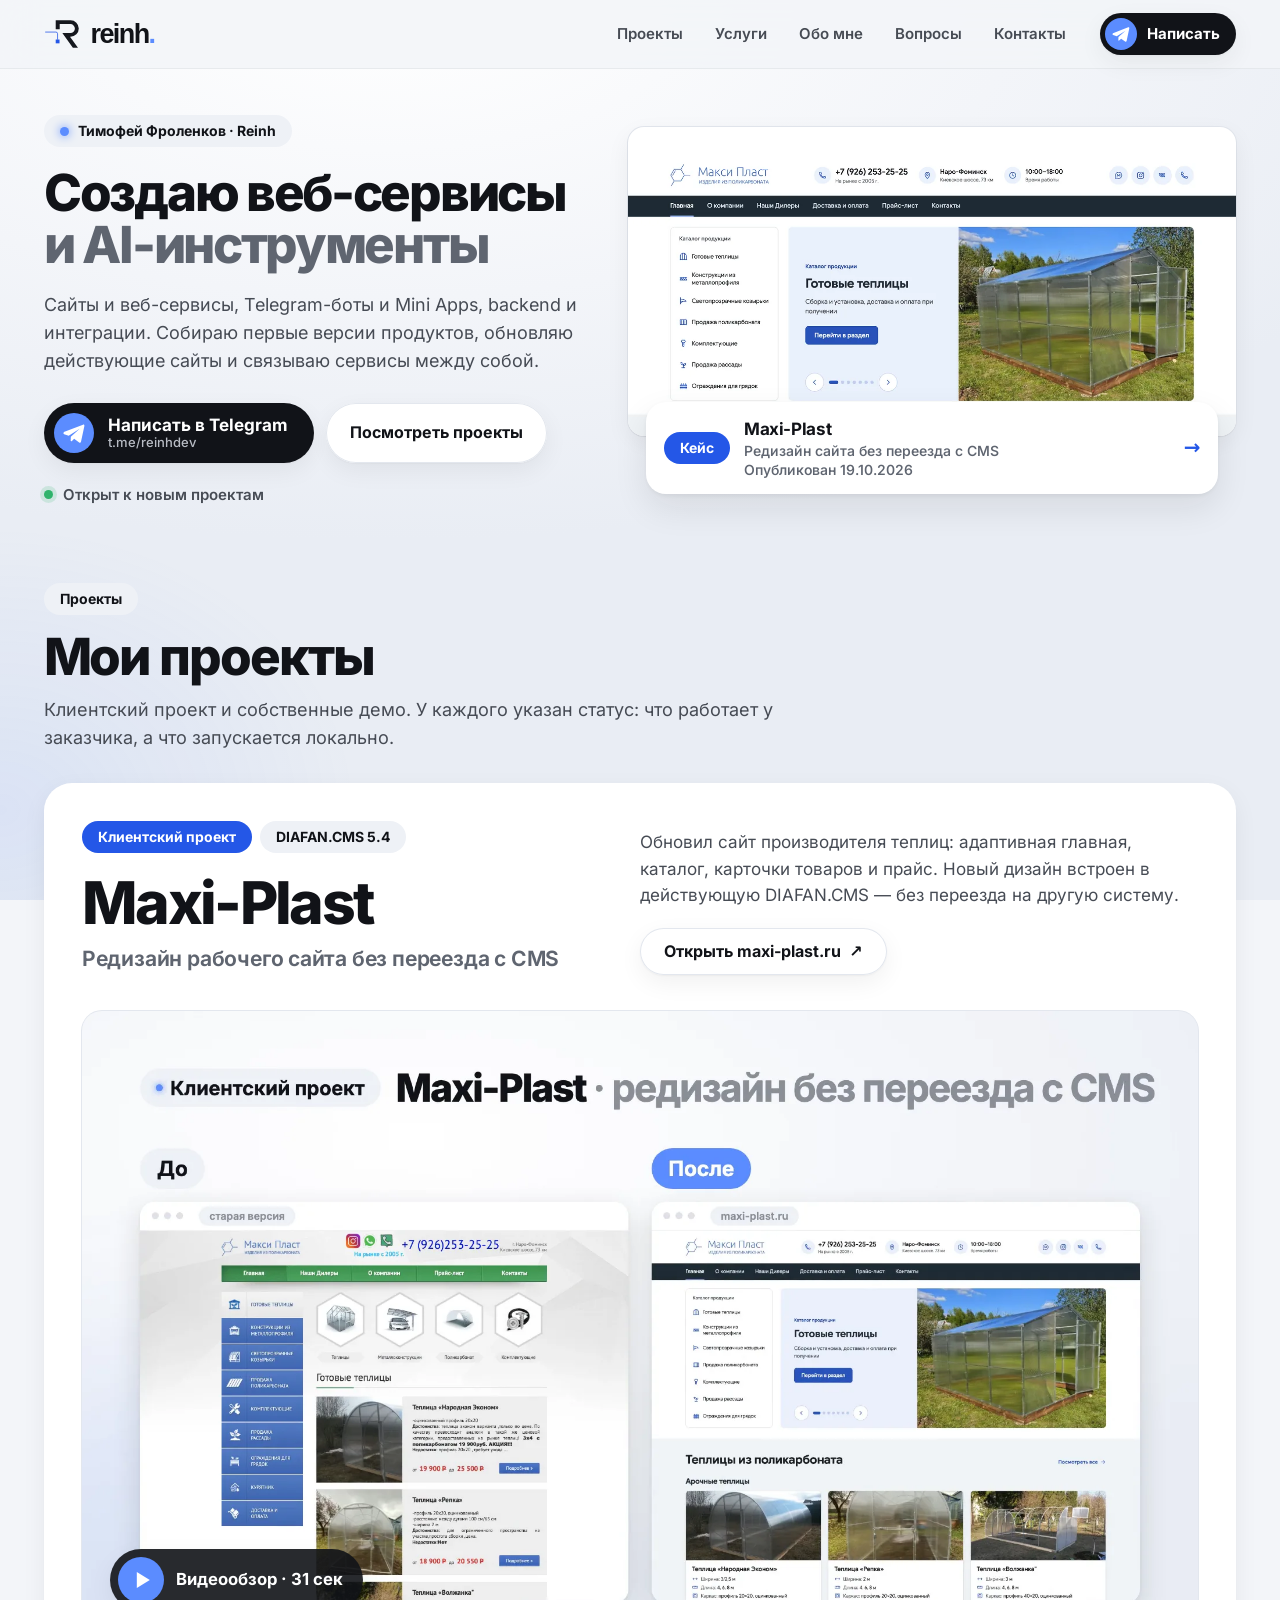
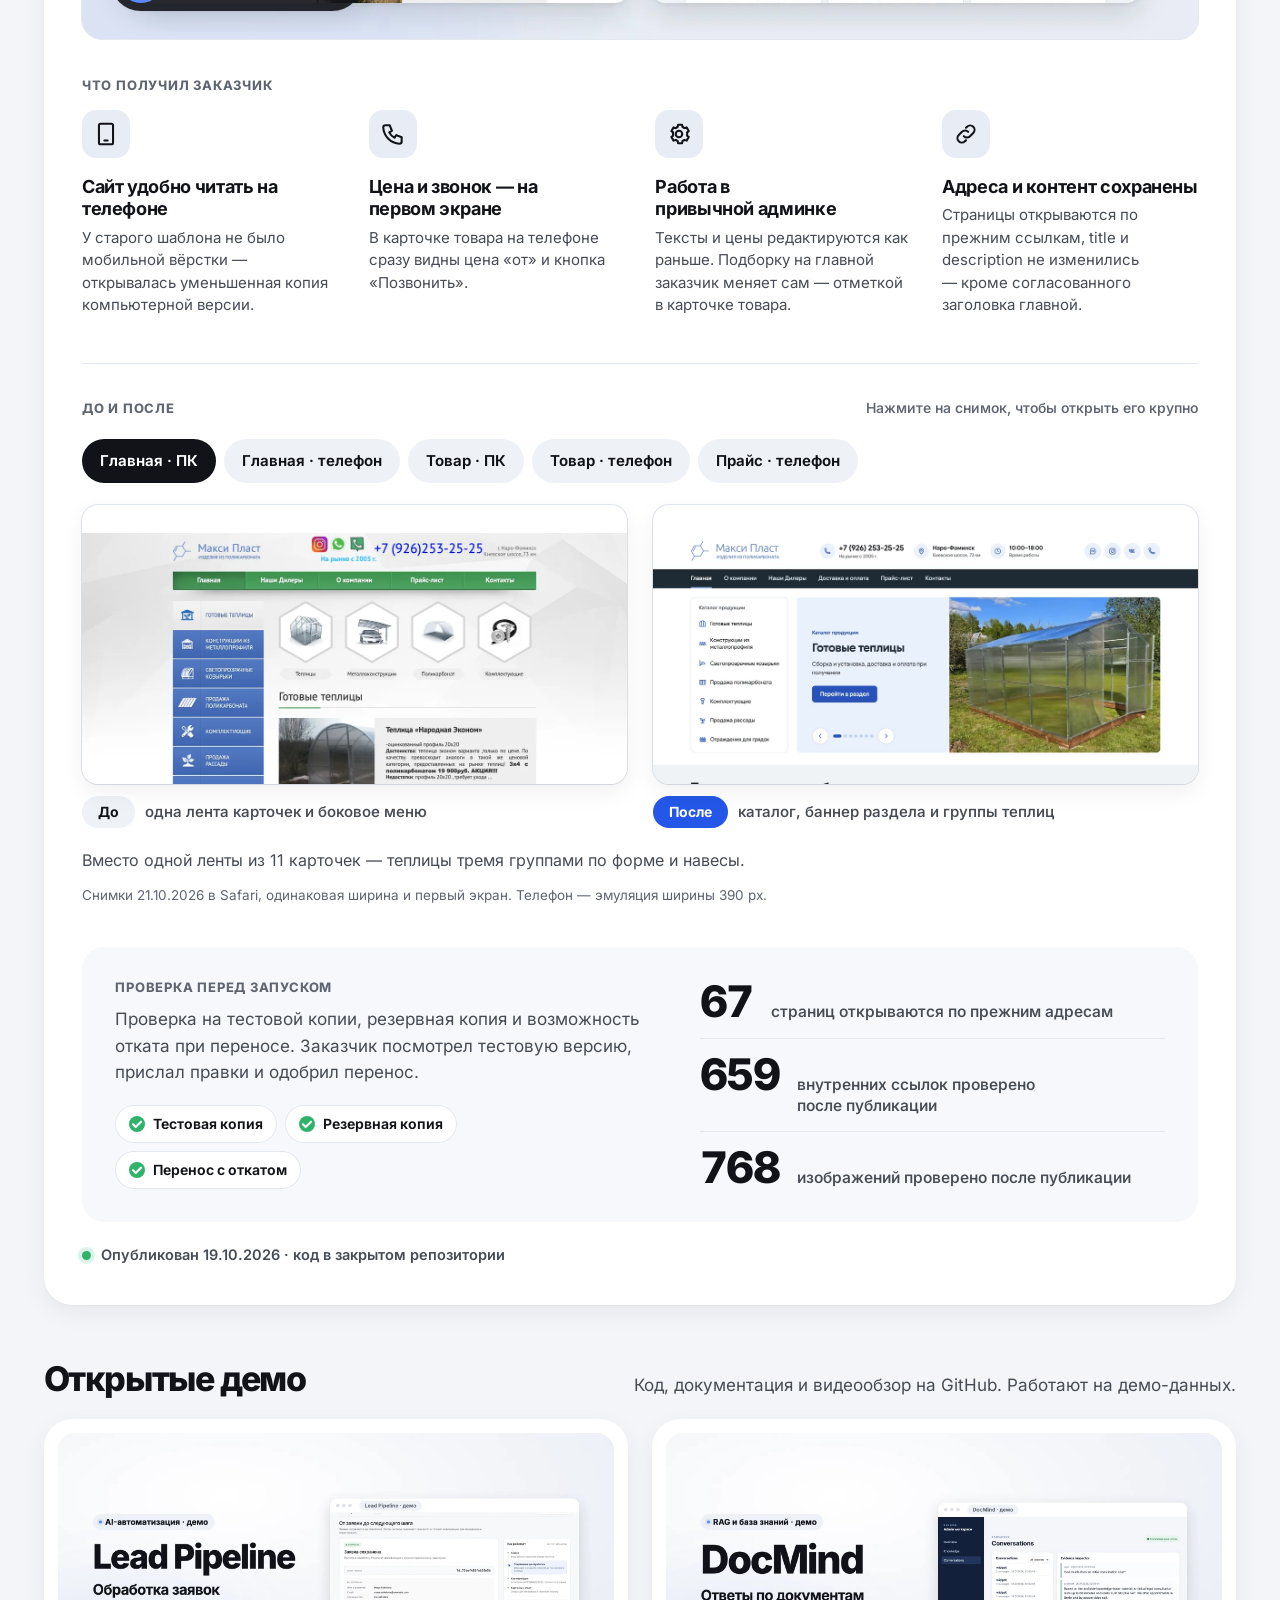
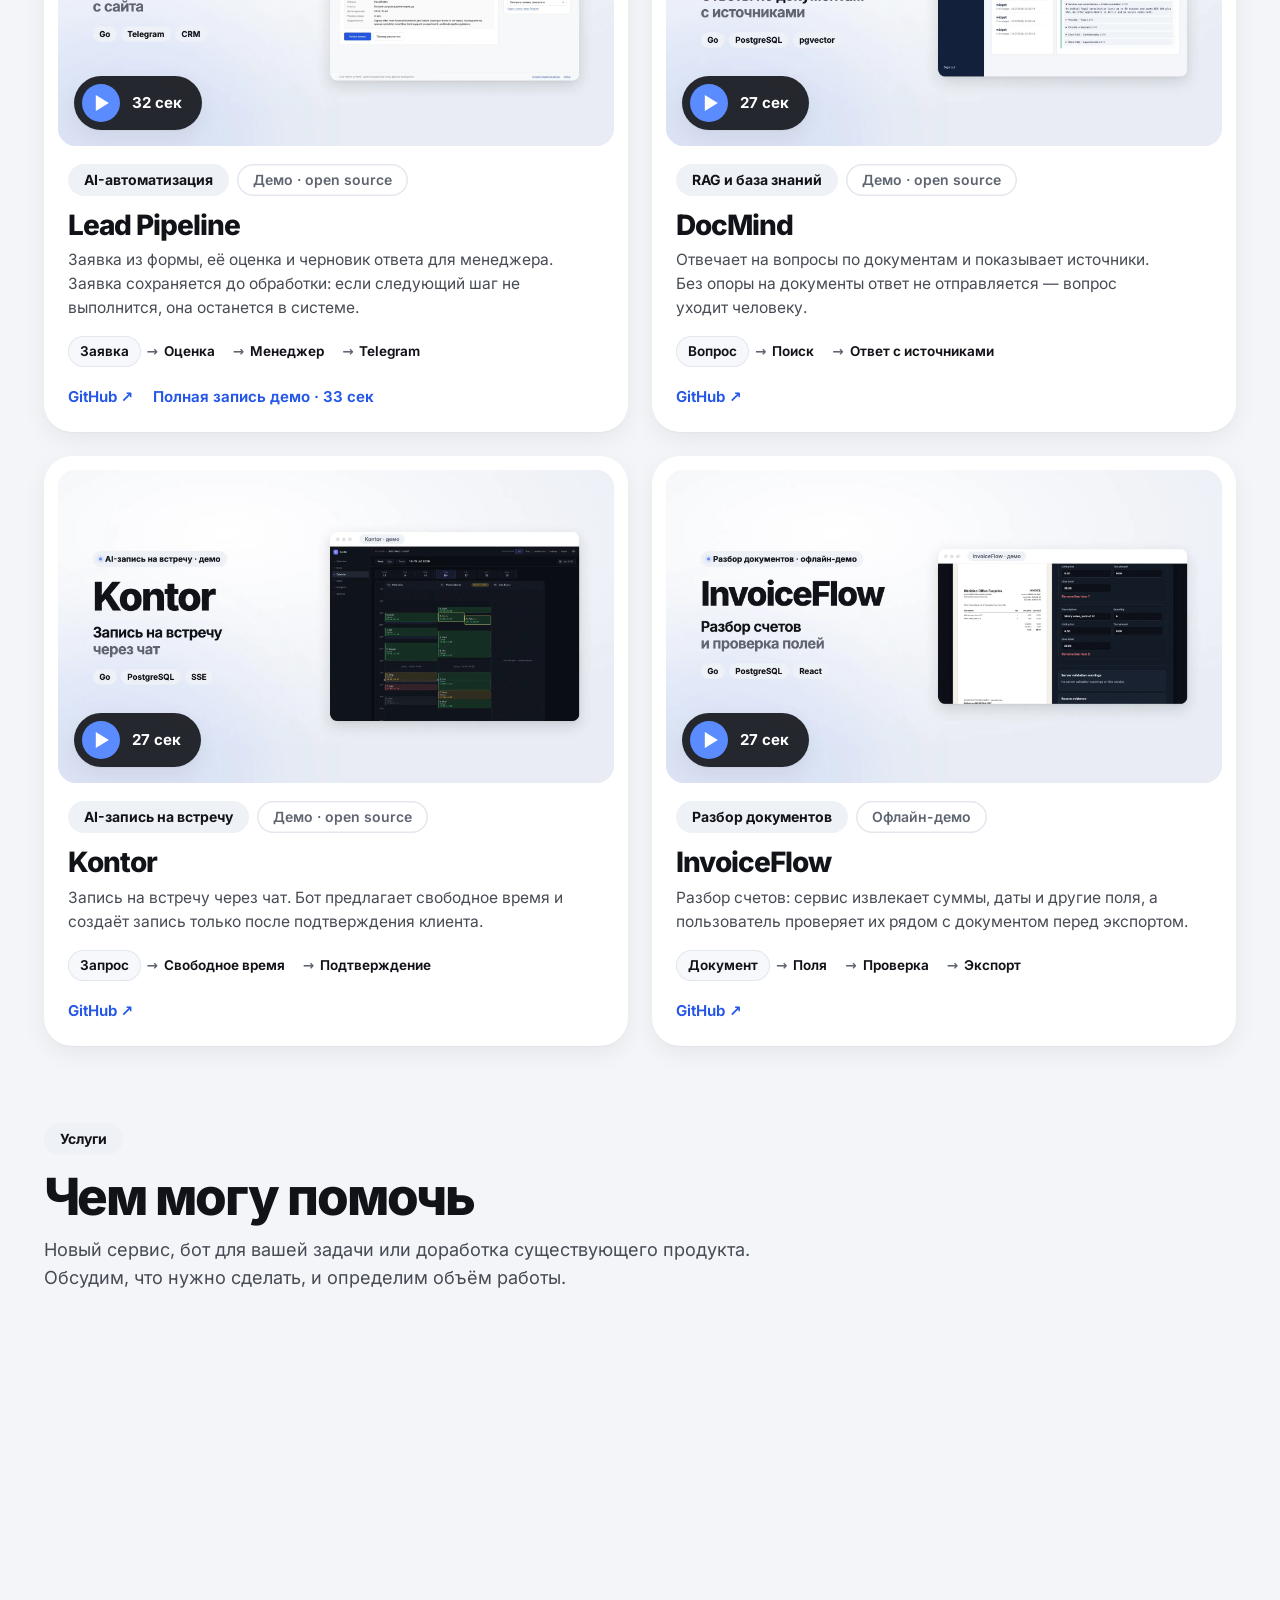
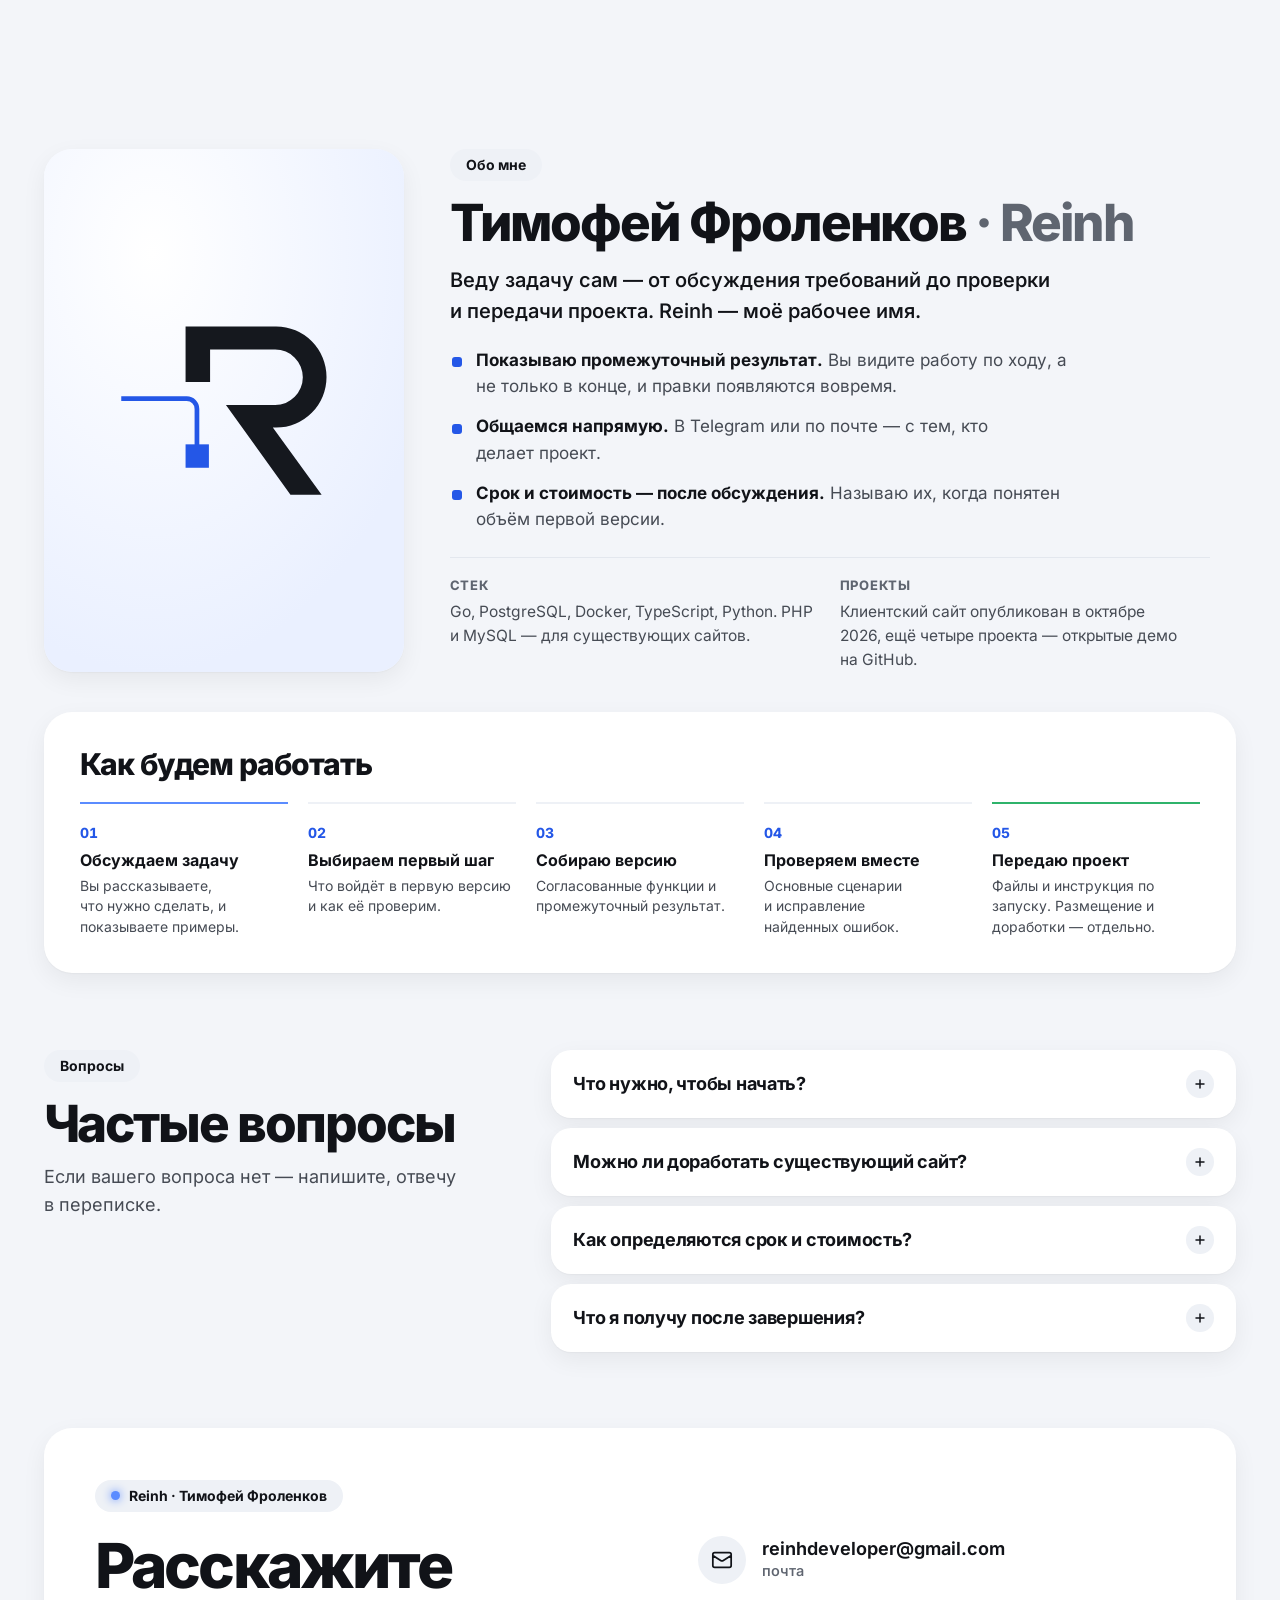
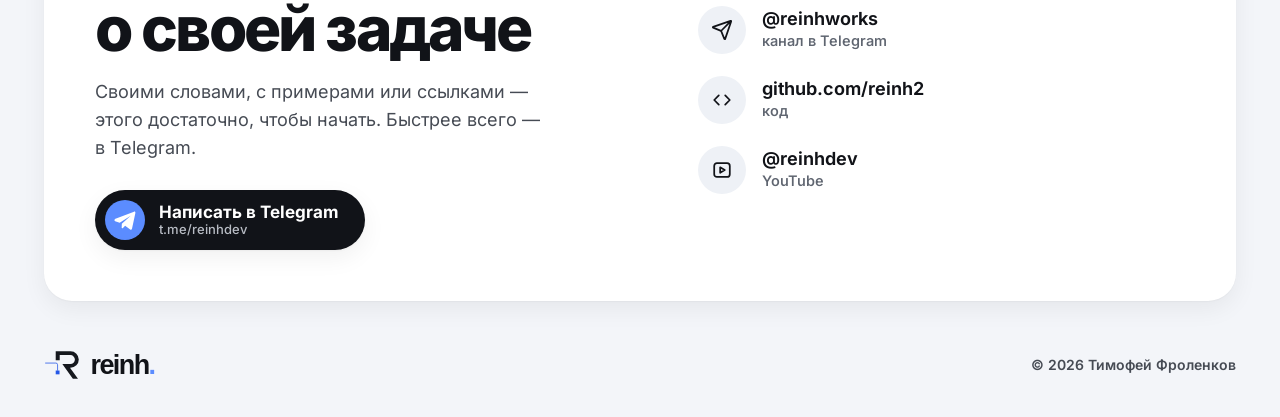
==== commit e2ca7117: "Light promo videos for all demos, Maxi-Plast video without project dates - Lead Pipeline, DocMind, K" ====
--- a/index.html
+++ b/index.html
@@ -231,12 +231,12 @@
     </article>
     <article class="demo reveal" id="docmind" aria-labelledby="docmind-title">
       <div class="player" data-player>
-        <video controls preload="none" playsinline poster="./assets/motion/docmind-ru-poster.webp" width="1920" height="1080" aria-label="Видеообзор DocMind, 28 секунд, со звуком">
+        <video controls preload="none" playsinline poster="./assets/motion/docmind-ru-poster.webp" width="1920" height="1080" aria-label="Видеообзор DocMind, 27 секунд, со звуком">
           <source src="./assets/motion/docmind-ru-720.mp4" type="video/mp4" media="(max-width: 700px)">
           <source src="./assets/motion/docmind-ru.mp4" type="video/mp4">
           <a href="./assets/motion/docmind-ru.mp4">Скачать видеообзор (MP4)</a>
         </video>
-        <button class="play" type="button" hidden><span class="tri" aria-hidden="true"></span><span class="play-label">28 сек</span></button>
+        <button class="play" type="button" hidden><span class="tri" aria-hidden="true"></span><span class="play-label">27 сек</span></button>
         <p class="player-msg" role="status"></p>
       </div>
       <div class="chips"><span class="pill">RAG и база знаний</span><span class="pill soft">Демо · open source</span></div>
@@ -247,12 +247,12 @@
     </article>
     <article class="demo reveal" id="kontor" aria-labelledby="kontor-title">
       <div class="player" data-player>
-        <video controls preload="none" playsinline poster="./assets/motion/kontor-ru-poster.webp" width="1920" height="1080" aria-label="Видеообзор Kontor, 28 секунд, со звуком">
+        <video controls preload="none" playsinline poster="./assets/motion/kontor-ru-poster.webp" width="1920" height="1080" aria-label="Видеообзор Kontor, 27 секунд, со звуком">
           <source src="./assets/motion/kontor-ru-720.mp4" type="video/mp4" media="(max-width: 700px)">
           <source src="./assets/motion/kontor-ru.mp4" type="video/mp4">
           <a href="./assets/motion/kontor-ru.mp4">Скачать видеообзор (MP4)</a>
         </video>
-        <button class="play" type="button" hidden><span class="tri" aria-hidden="true"></span><span class="play-label">28 сек</span></button>
+        <button class="play" type="button" hidden><span class="tri" aria-hidden="true"></span><span class="play-label">27 сек</span></button>
         <p class="player-msg" role="status"></p>
       </div>
       <div class="chips"><span class="pill">AI-запись на встречу</span><span class="pill soft">Демо · open source</span></div>
@@ -263,12 +263,12 @@
     </article>
     <article class="demo reveal" id="invoice" aria-labelledby="invoice-title">
       <div class="player" data-player>
-        <video controls preload="none" playsinline poster="./assets/motion/invoice-ru-poster.webp" width="1920" height="1080" aria-label="Видеообзор InvoiceFlow, 28 секунд, со звуком">
+        <video controls preload="none" playsinline poster="./assets/motion/invoice-ru-poster.webp" width="1920" height="1080" aria-label="Видеообзор InvoiceFlow, 27 секунд, со звуком">
           <source src="./assets/motion/invoice-ru-720.mp4" type="video/mp4" media="(max-width: 700px)">
           <source src="./assets/motion/invoice-ru.mp4" type="video/mp4">
           <a href="./assets/motion/invoice-ru.mp4">Скачать видеообзор (MP4)</a>
         </video>
-        <button class="play" type="button" hidden><span class="tri" aria-hidden="true"></span><span class="play-label">28 сек</span></button>
+        <button class="play" type="button" hidden><span class="tri" aria-hidden="true"></span><span class="play-label">27 сек</span></button>
         <p class="player-msg" role="status"></p>
       </div>
       <div class="chips"><span class="pill">Разбор документов</span><span class="pill soft">Офлайн-демо</span></div>
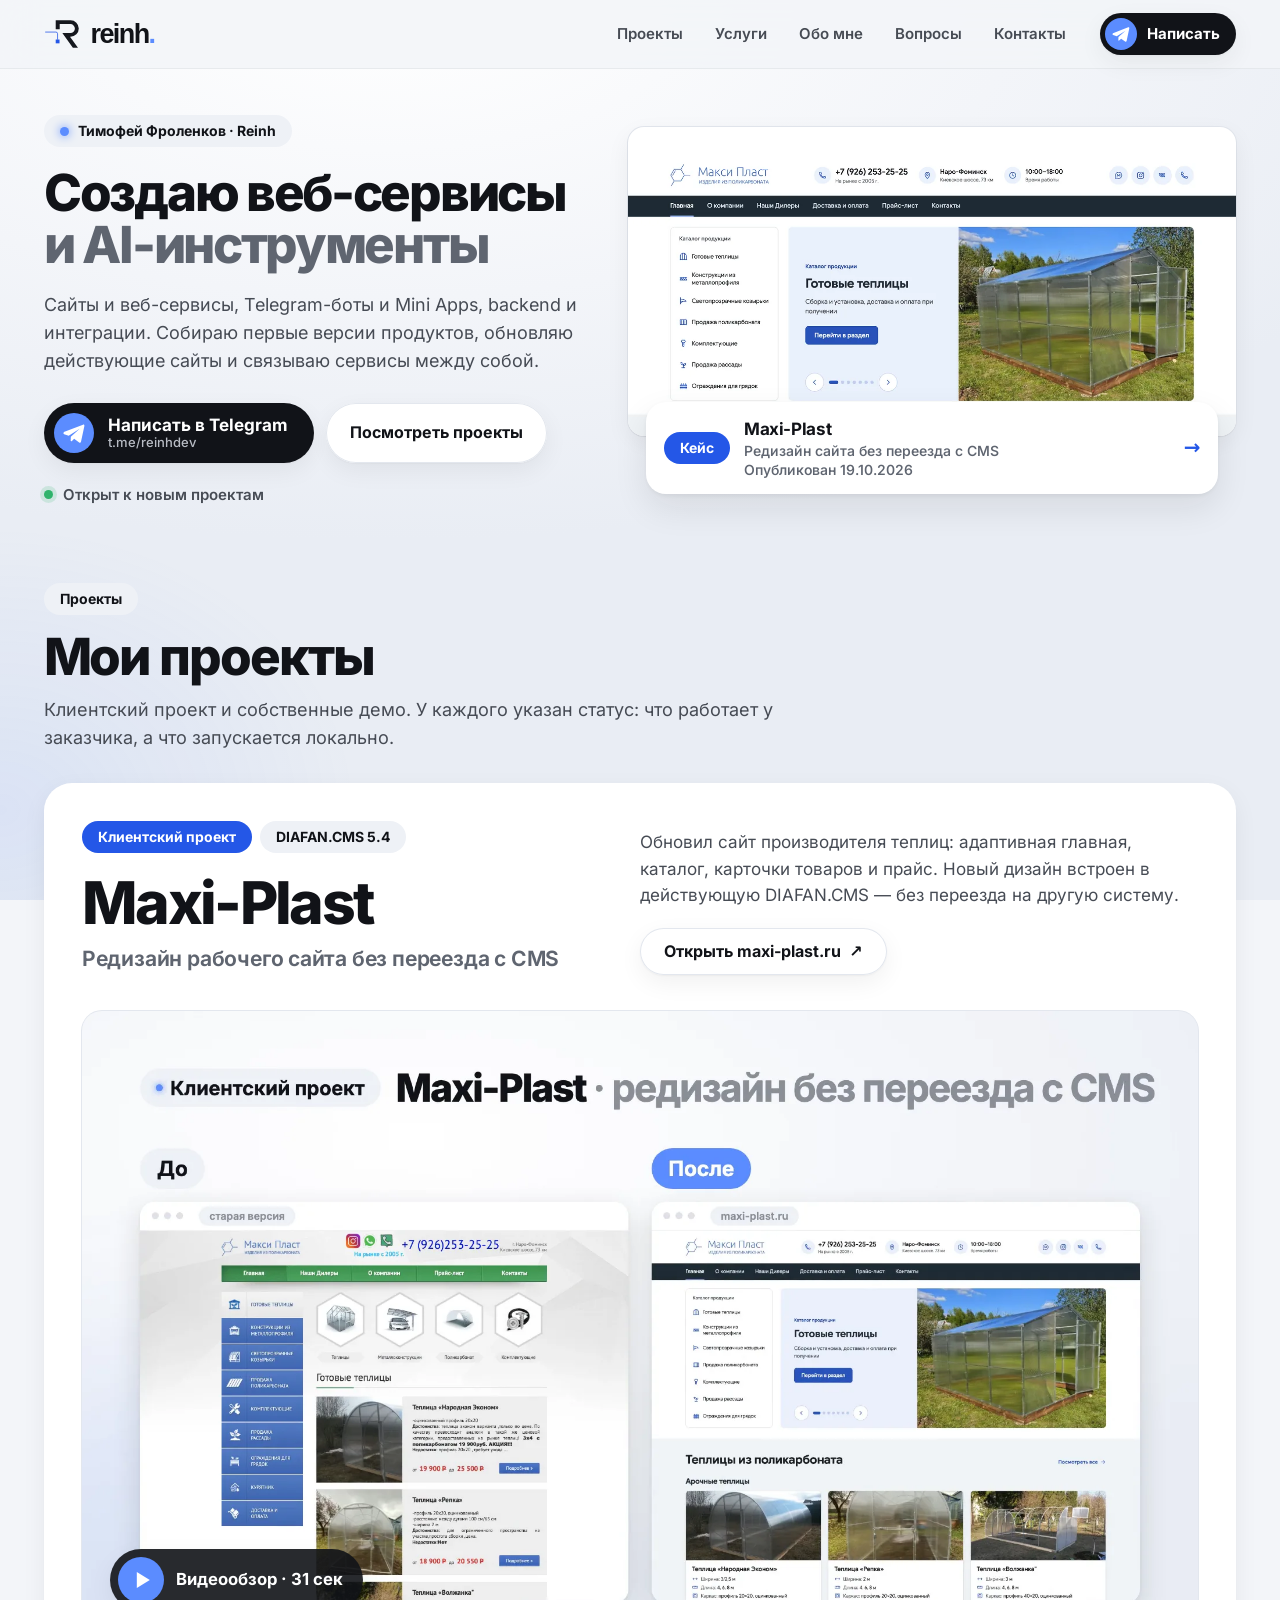
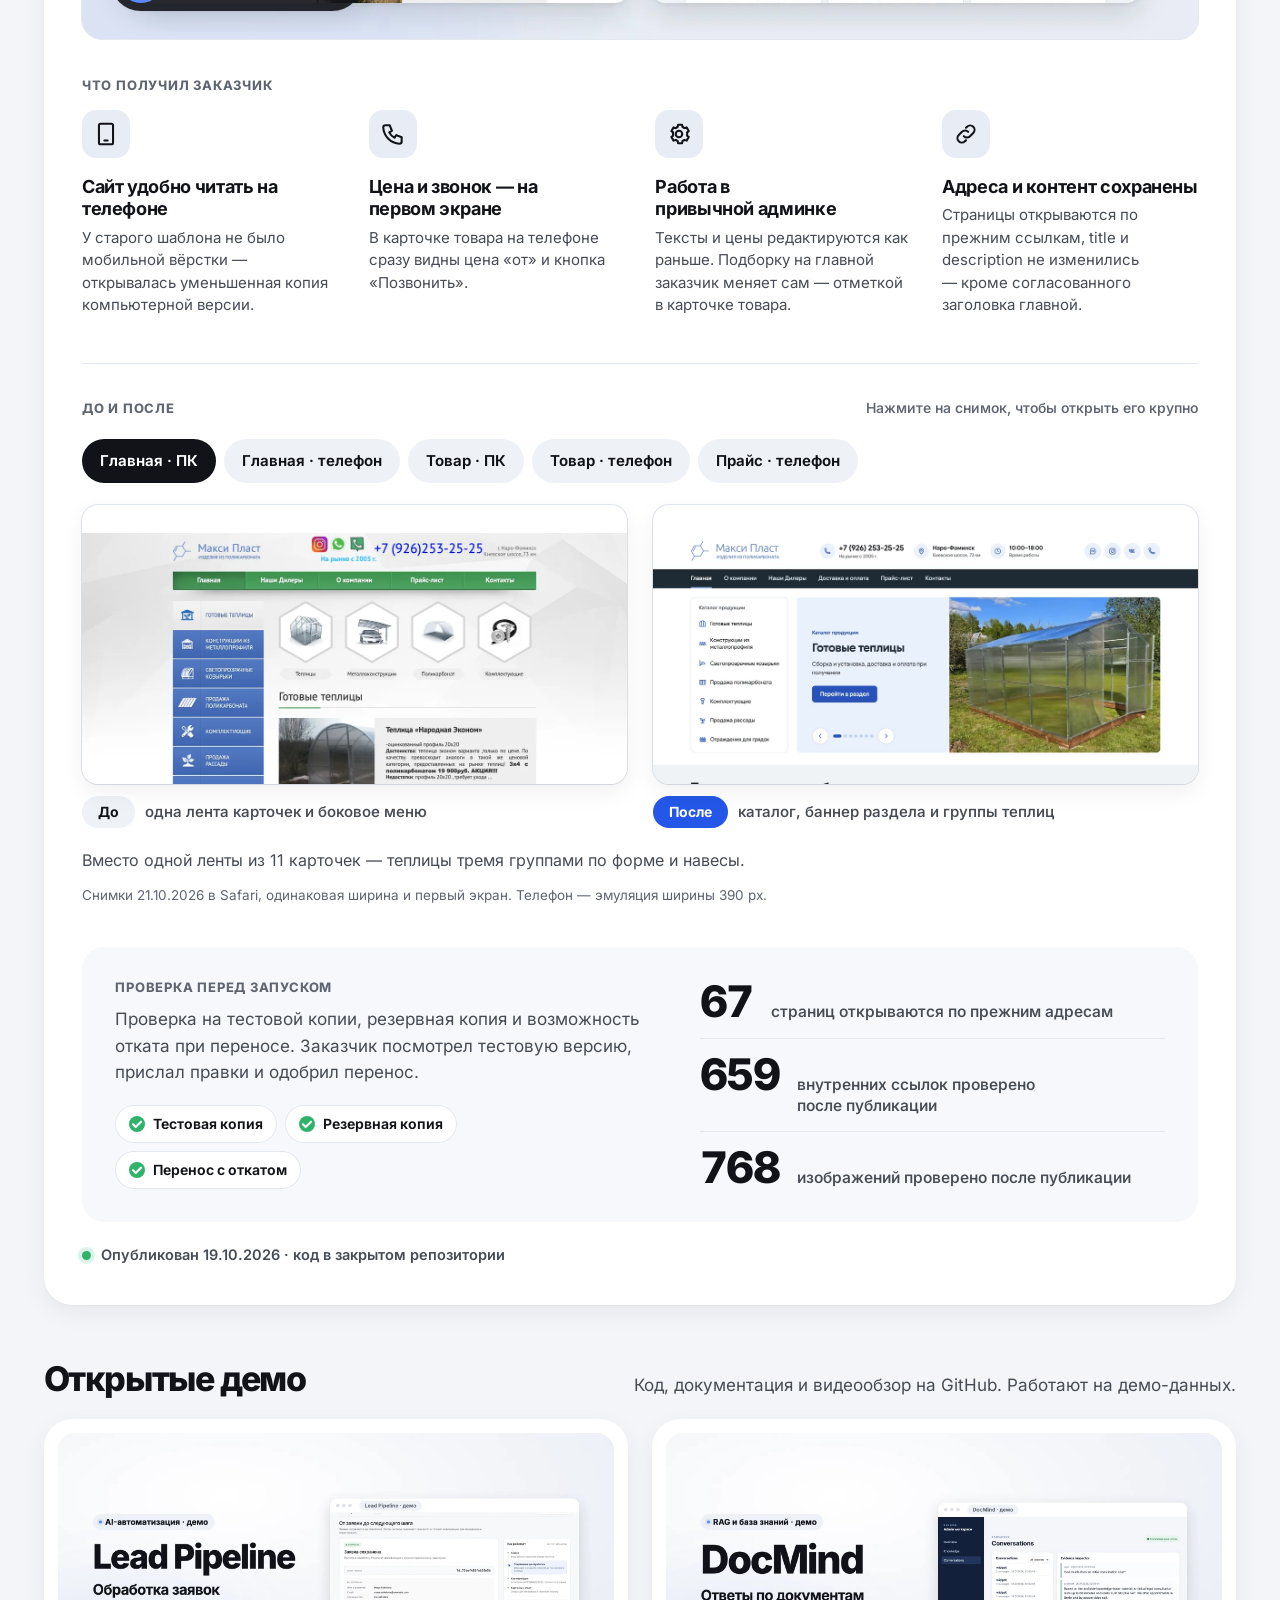
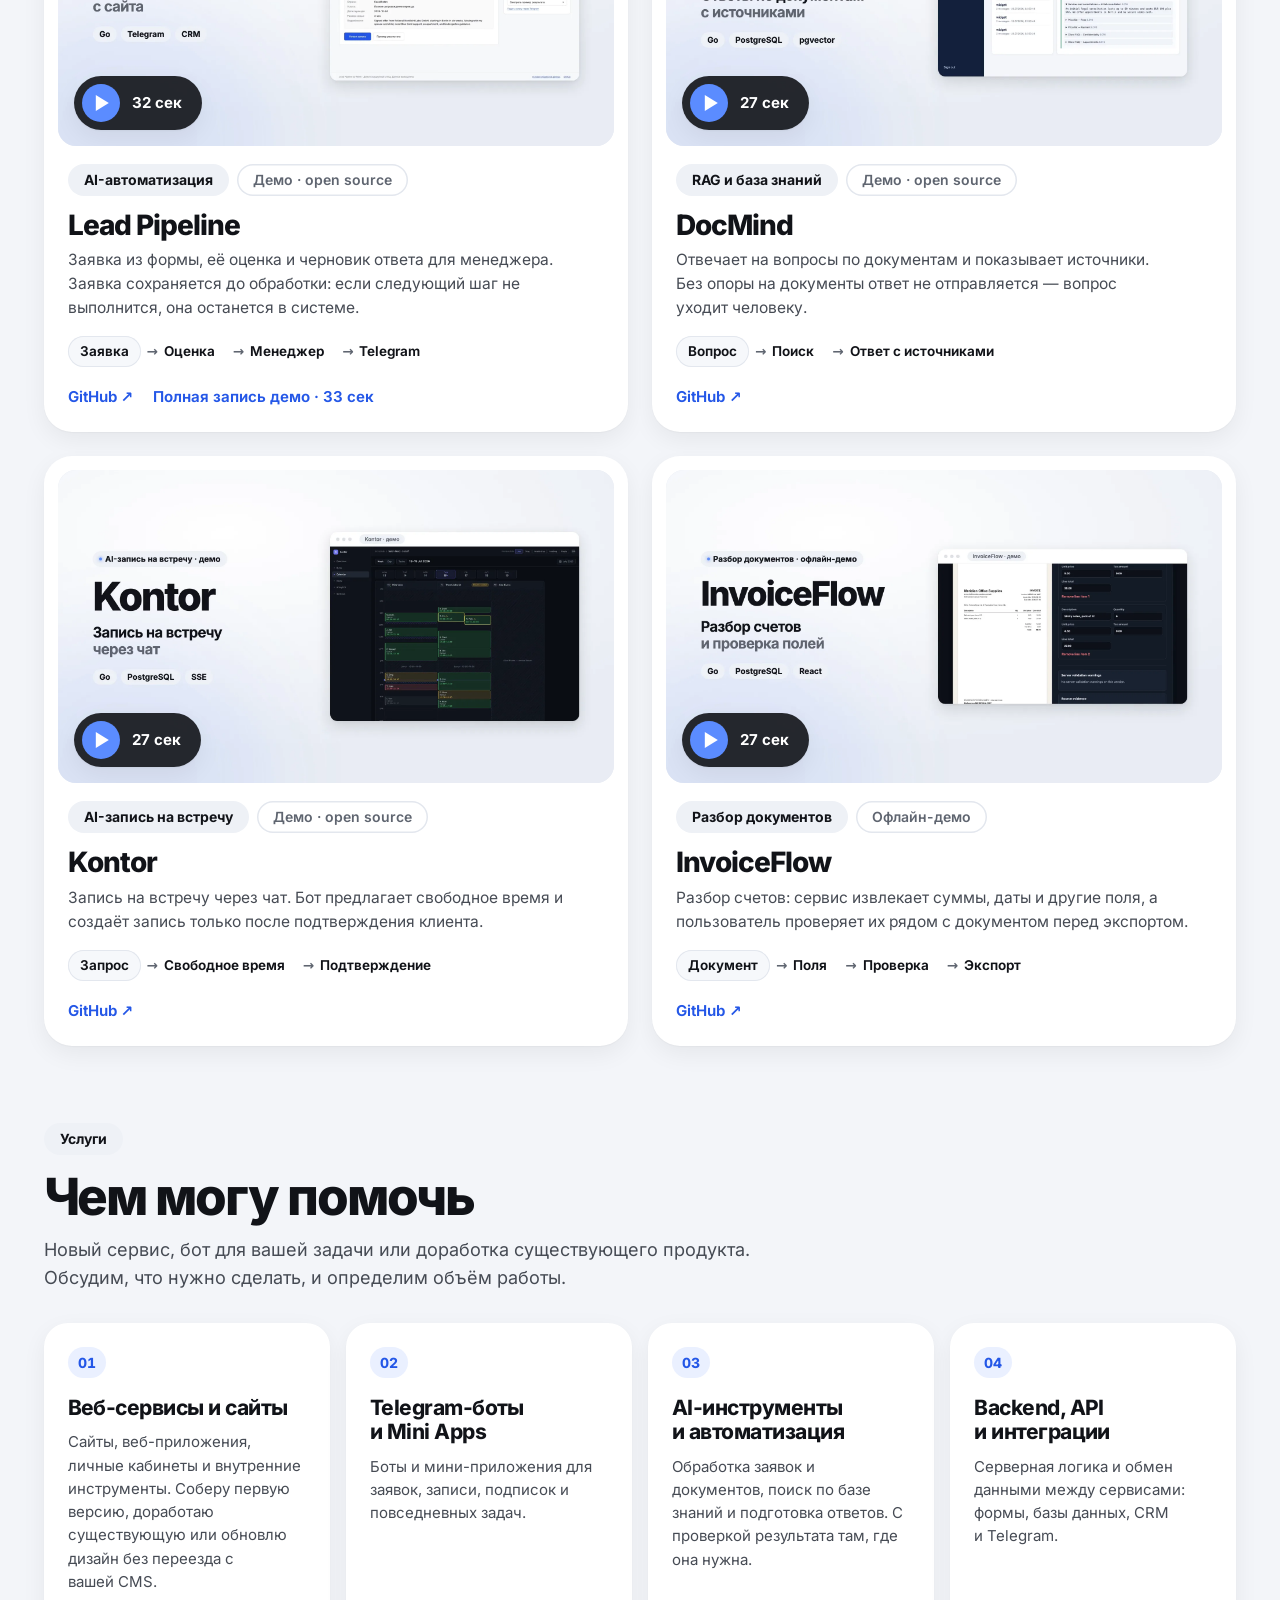
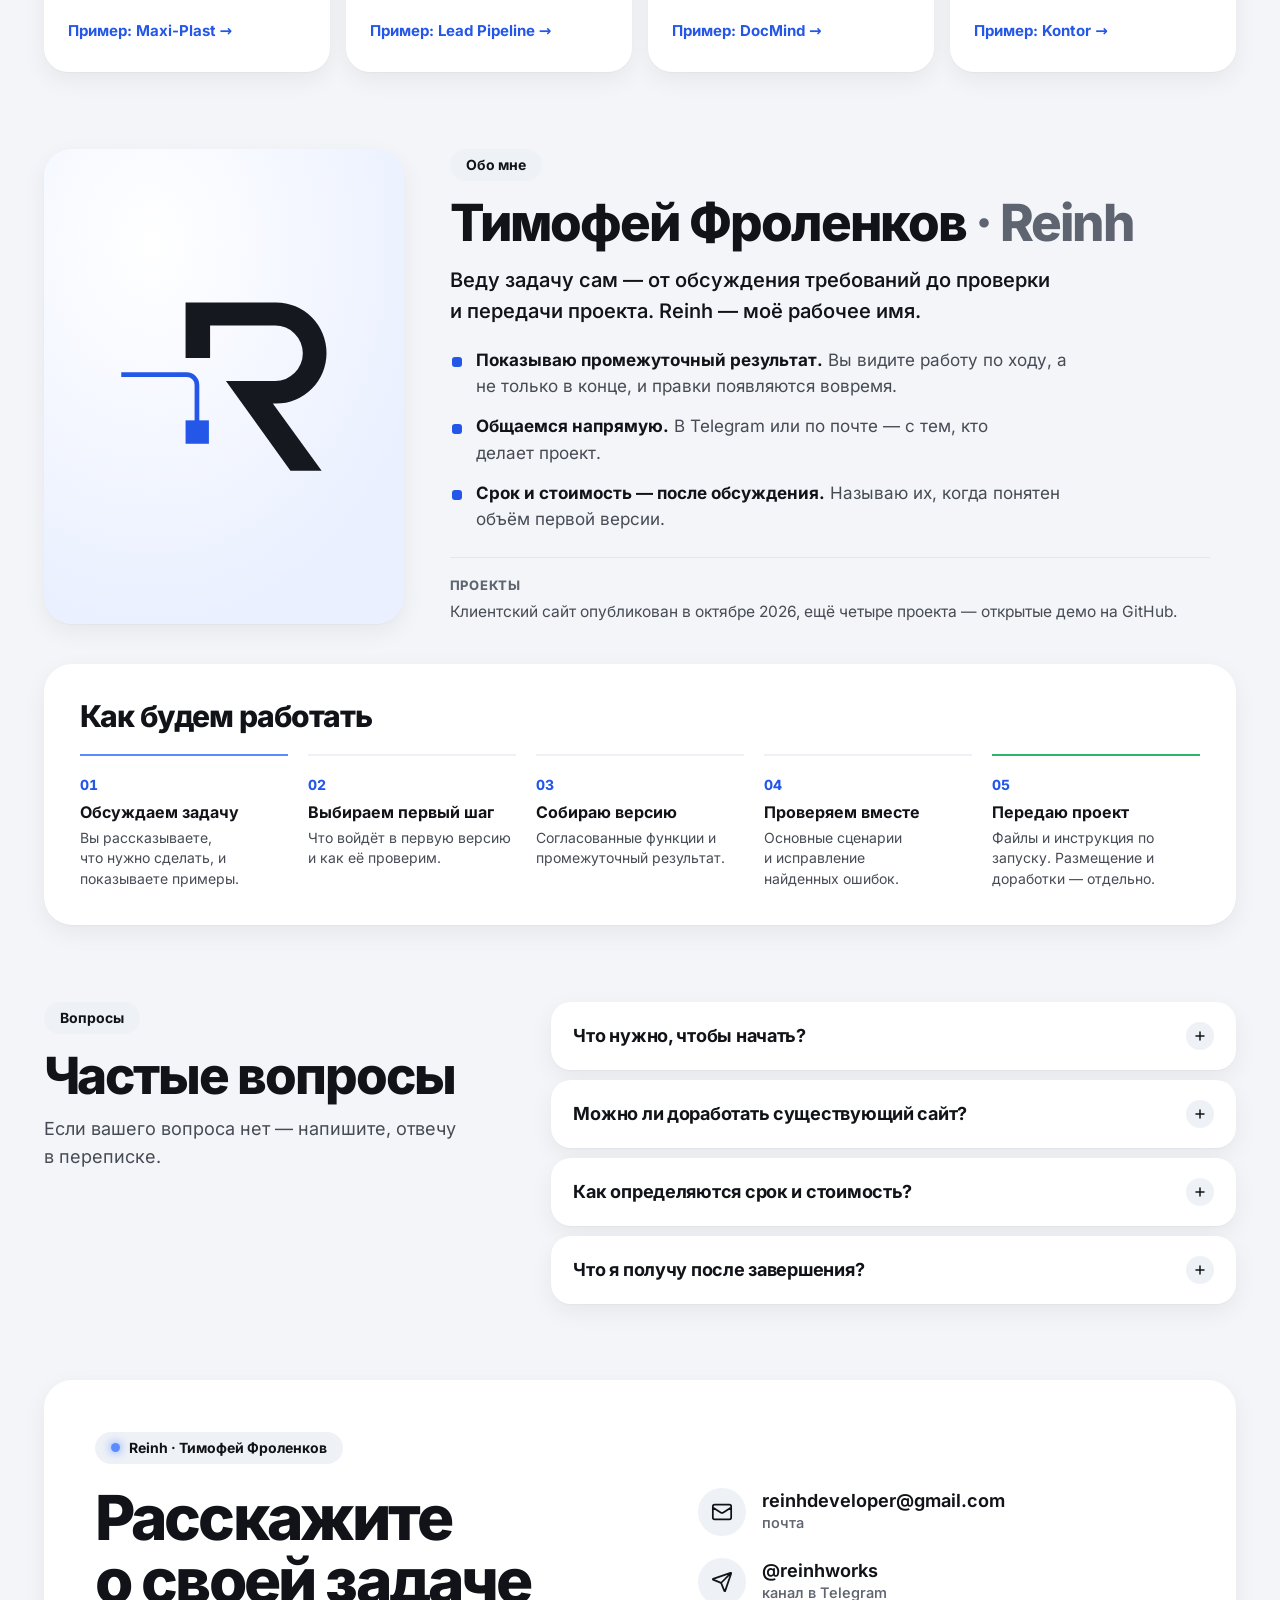
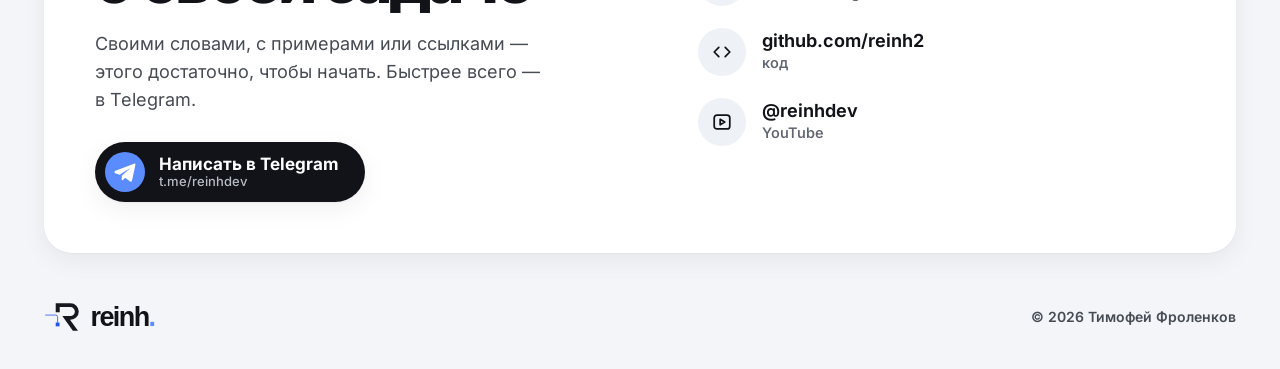
==== commit 31d14c55: "Remove the tech stack from the about section Co-Authored-By: Claude Opus 5.5 <noreply@anthropic.com>" ====
--- a/index.html
+++ b/index.html
@@ -331,7 +331,6 @@
         <li><b>Срок и стоимость — после обсуждения.</b> Называю их, когда понятен объём первой версии.</li>
       </ul>
       <div class="about-meta">
-        <div><h3>Стек</h3><p>Go, PostgreSQL, Docker, TypeScript, Python. PHP и MySQL — для существующих сайтов.</p></div>
         <div><h3>Проекты</h3><p>Клиентский сайт опубликован в октябре 2026, ещё четыре проекта — открытые демо на GitHub.</p></div>
       </div>
     </div>
--- a/style.css
+++ b/style.css
@@ -213,7 +213,7 @@
 .about-points li{position:relative;padding-left:26px;color:var(--text)}
 .about-points li::before{content:"";position:absolute;left:2px;top:.6em;width:10px;height:10px;border-radius:3px;background:var(--accent-ink)}
 .about-points b{color:var(--ink)}
-.about-meta{display:grid;grid-template-columns:1fr 1fr;gap:20px;margin-top:24px;padding-top:20px;max-width:760px;border-top:1px solid var(--line)}
+.about-meta{display:grid;grid-template-columns:1fr;gap:20px;margin-top:24px;padding-top:20px;max-width:760px;border-top:1px solid var(--line)}
 .about-meta h3{font-size:13px;font-weight:750;letter-spacing:.06em;text-transform:uppercase;color:var(--muted);margin-bottom:8px}
 .about-meta p{font-size:15.5px;color:var(--text)}
 
@@ -305,7 +305,6 @@
   .steps li:last-child{border-left-color:var(--green)}
   .steps b{grid-row:span 2;margin-top:1px}
   .steps span{margin-top:0}
-  .about-meta{grid-template-columns:1fr}
 }
 @media (max-width:680px){
   .wordmark{font-size:25px;gap:9px}
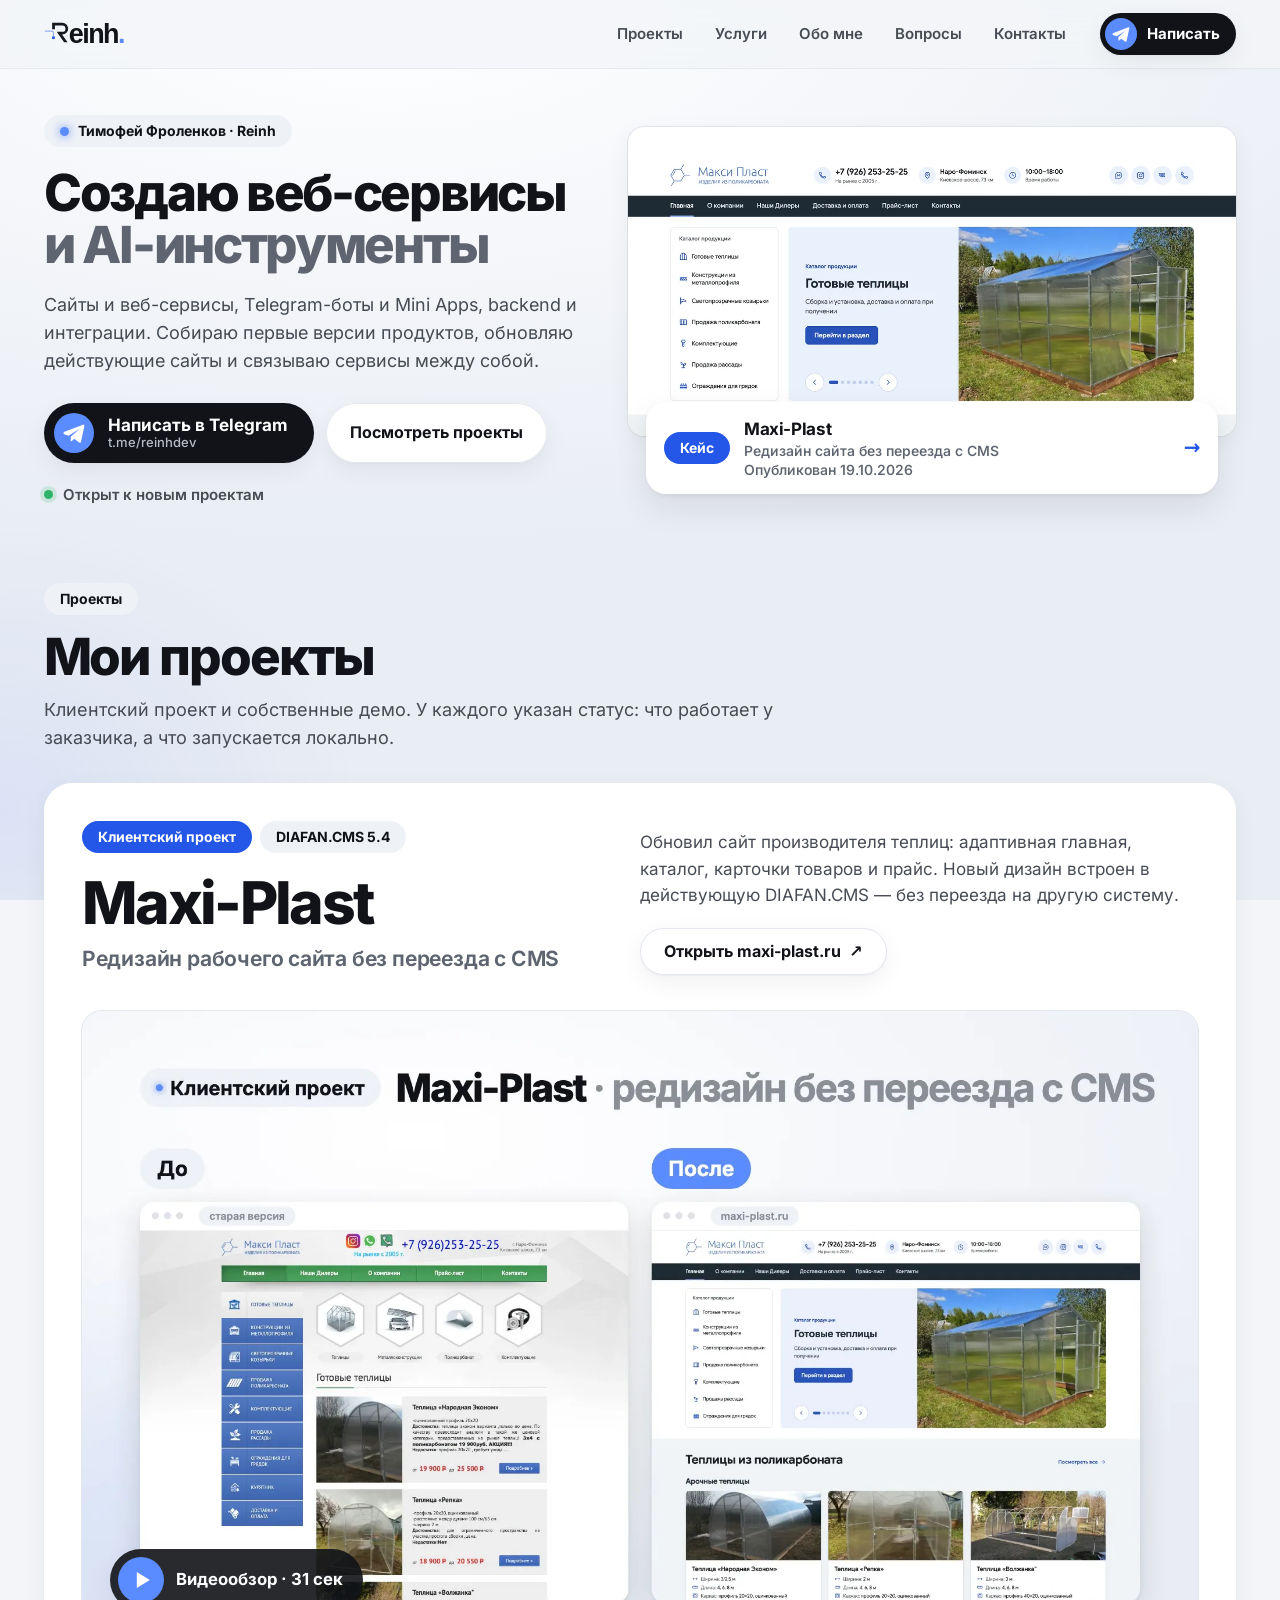
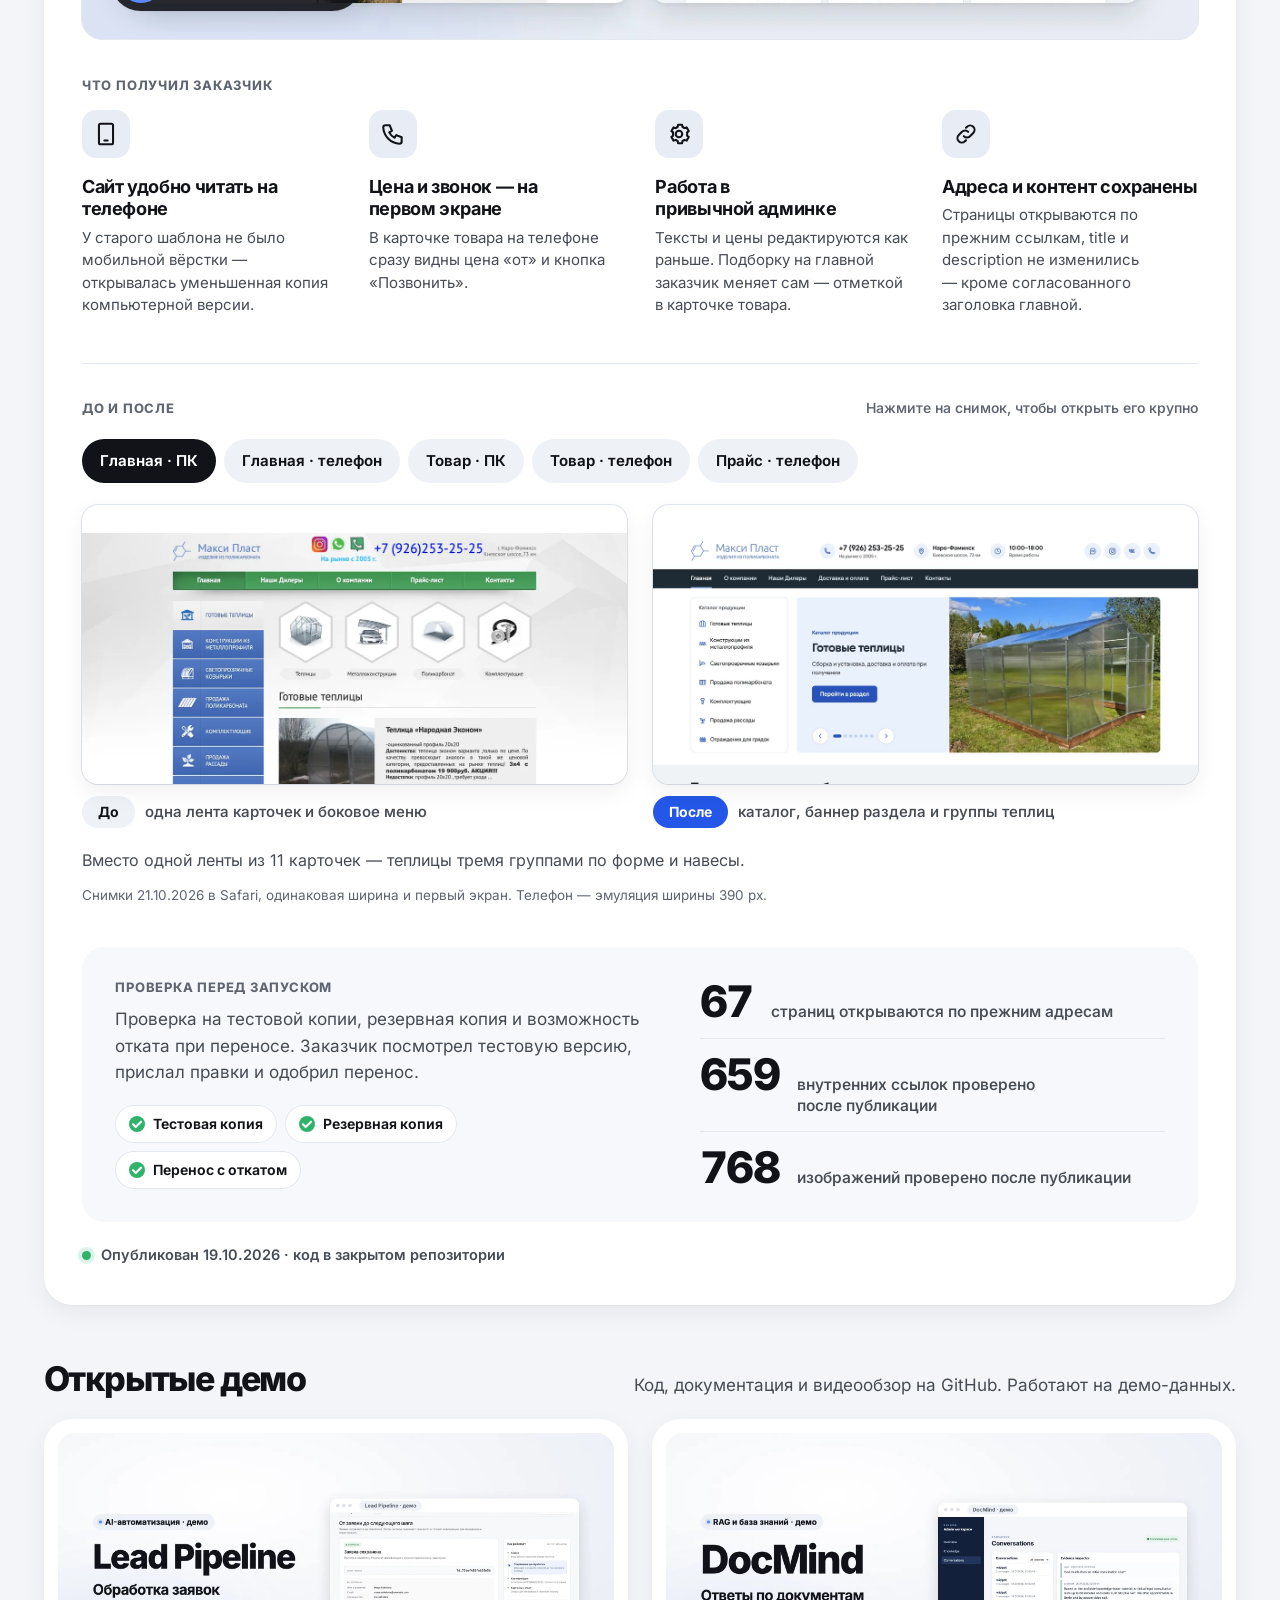
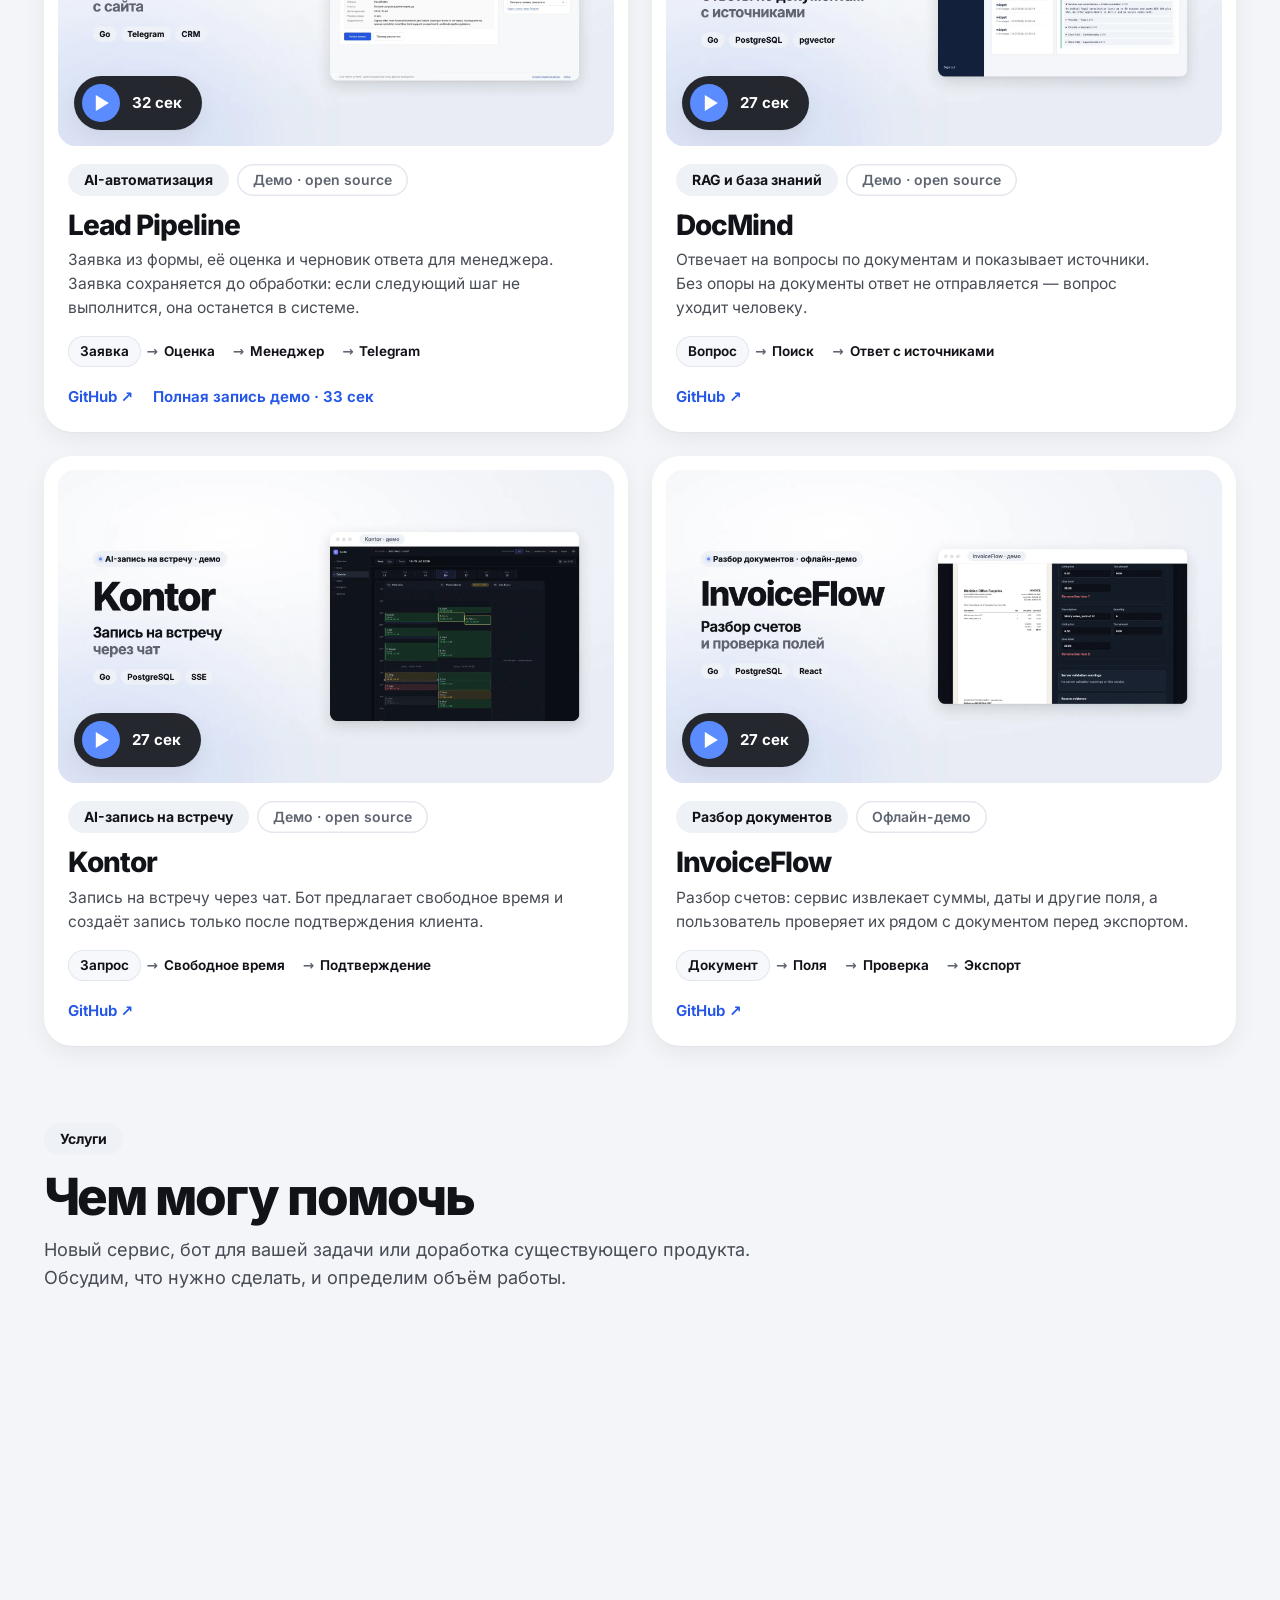
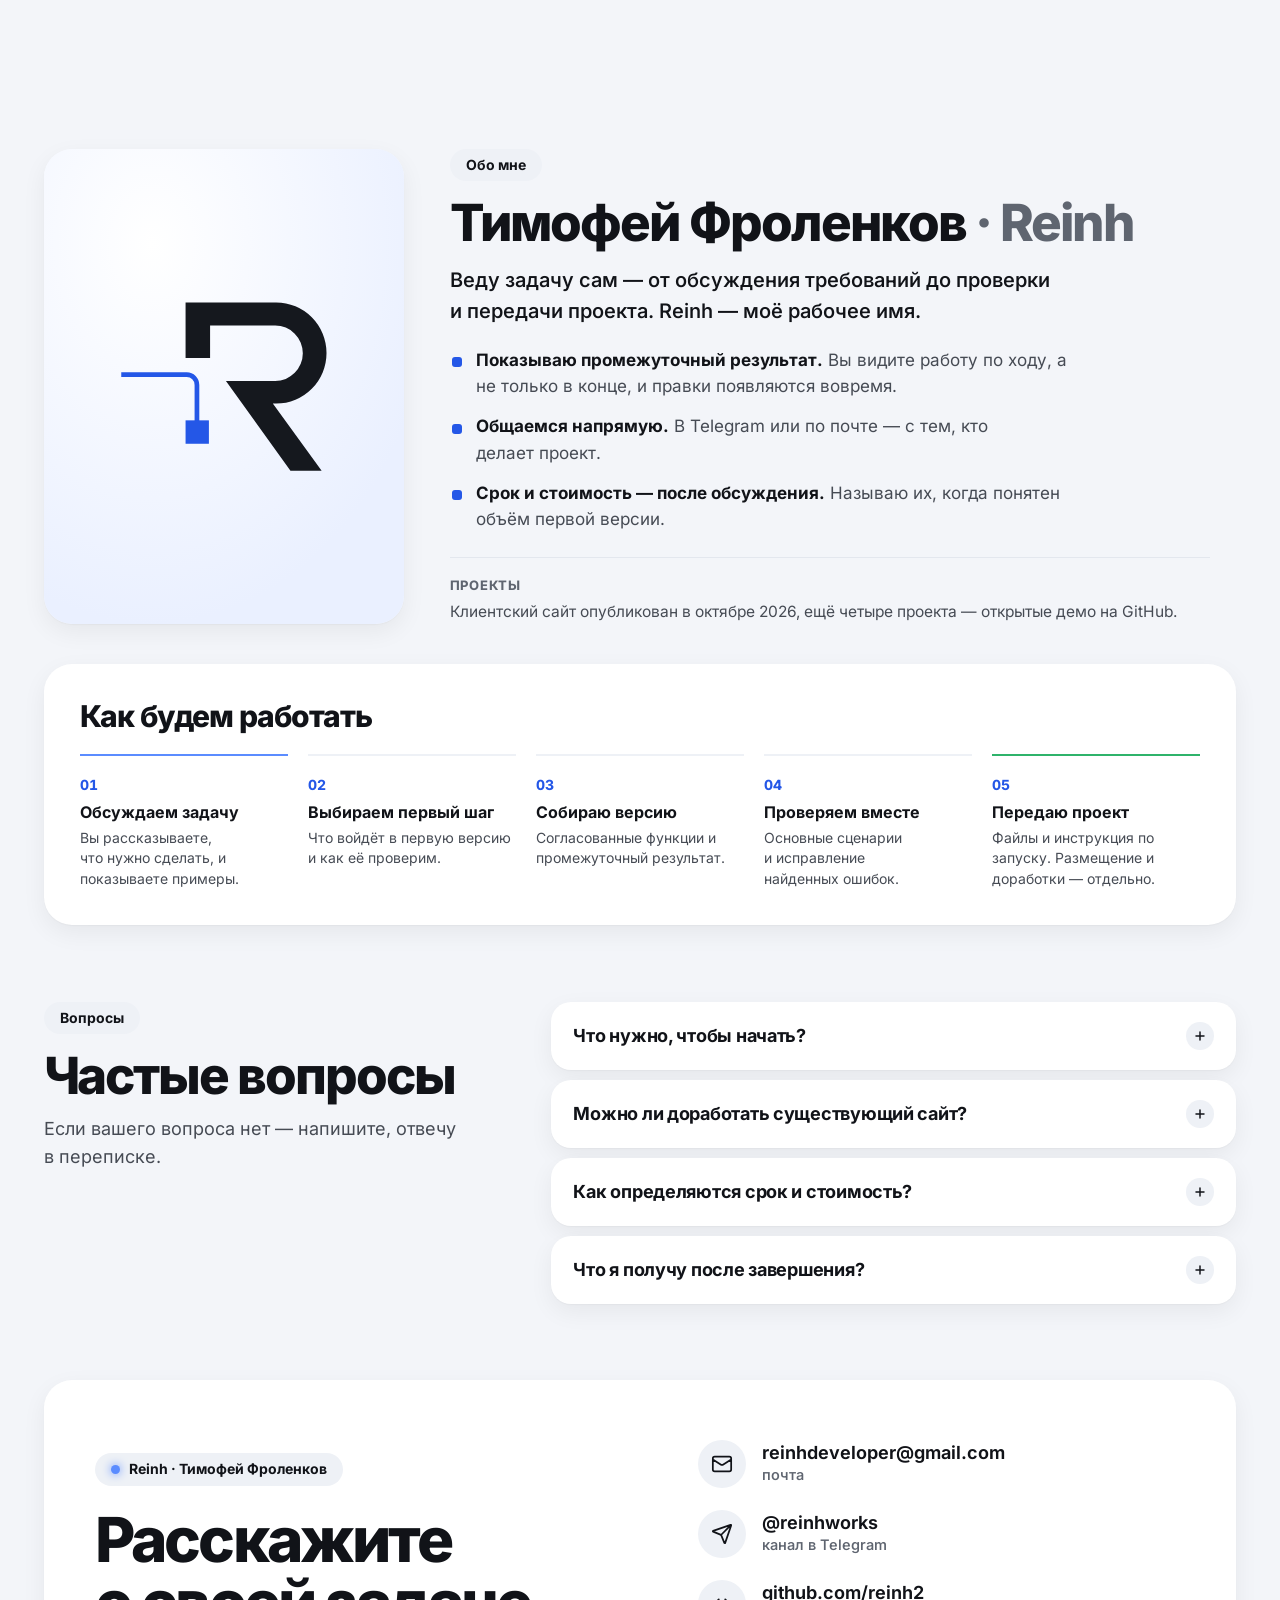
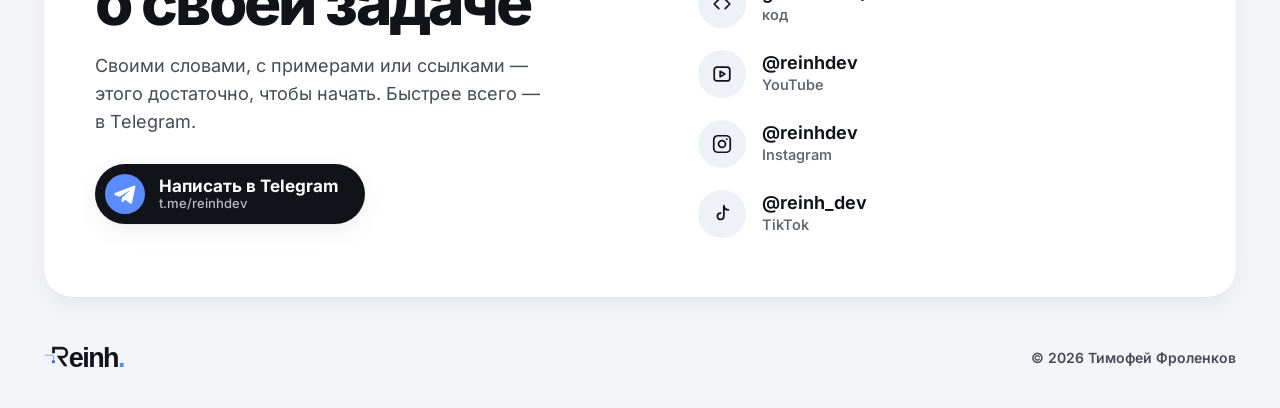
==== commit 5414d644: "Reinh. wordmark, Instagram and TikTok, iPhone-style phones in the Maxi-Plast video - Header, footer " ====
--- a/index.html
+++ b/index.html
@@ -35,7 +35,7 @@
 
 <header class="top" id="top-bar">
   <div class="top-in">
-    <a class="wordmark" href="#top" aria-label="Reinh — наверх"><img src="./assets/brand/reinh-mark-light.svg" width="36" height="32" alt=""><span>reinh<span class="brand-dot">.</span></span></a>
+    <a class="wordmark" href="#top" aria-label="Reinh — наверх"><img src="./assets/brand/reinh-mark-light.svg" width="36" height="32" alt=""><span>einh<span class="brand-dot">.</span></span></a>
     <nav class="nav" id="site-nav" aria-label="Разделы">
       <a href="#work">Проекты</a>
       <a href="#services">Услуги</a>
@@ -391,6 +391,8 @@
       <li><a href="https://t.me/reinhworks"><span class="ci" aria-hidden="true"><svg viewBox="0 0 24 24"><path d="M14.536 21.686a.5.5 0 0 0 .937-.024l6.5-19a.496.496 0 0 0-.635-.635l-19 6.5a.5.5 0 0 0-.024.937l7.93 3.18a2 2 0 0 1 1.112 1.11z M21.854 2.147l-10.94 10.939"/></svg></span><span class="ct"><b>@reinhworks</b><em>канал в Telegram</em></span></a></li>
       <li><a href="https://github.com/reinh2"><span class="ci" aria-hidden="true"><svg viewBox="0 0 24 24"><path d="M8.5 7 3.5 12l5 5 M15.5 7l5 5-5 5"/></svg></span><span class="ct"><b>github.com/reinh2</b><em>код</em></span></a></li>
       <li><a href="https://www.youtube.com/@reinhdev"><span class="ci" aria-hidden="true"><svg viewBox="0 0 24 24"><path d="M3.5 7.5a3 3 0 0 1 3-3h11a3 3 0 0 1 3 3v9a3 3 0 0 1-3 3h-11a3 3 0 0 1-3-3z M10 9l5 3-5 3z"/></svg></span><span class="ct"><b>@reinhdev</b><em>YouTube</em></span></a></li>
+      <li><a href="https://www.instagram.com/reinhdev/"><span class="ci" aria-hidden="true"><svg viewBox="0 0 24 24"><path d="M7.5 3h9A4.5 4.5 0 0 1 21 7.5v9a4.5 4.5 0 0 1-4.5 4.5h-9A4.5 4.5 0 0 1 3 16.5v-9A4.5 4.5 0 0 1 7.5 3z M12 8.2a3.8 3.8 0 1 0 0 7.6 3.8 3.8 0 0 0 0-7.6z M17.2 6.8h.01"/></svg></span><span class="ct"><b>@reinhdev</b><em>Instagram</em></span></a></li>
+      <li><a href="https://www.tiktok.com/@reinh_dev"><span class="ci" aria-hidden="true"><svg viewBox="0 0 24 24"><path d="M14 3v11.5a3.5 3.5 0 1 1-3.5-3.5 M14 3c.4 2.6 2.2 4.4 5 4.6"/></svg></span><span class="ct"><b>@reinh_dev</b><em>TikTok</em></span></a></li>
     </ul>
   </div>
 </section>
@@ -398,7 +400,7 @@
 </main>
 
 <footer class="foot">
-  <a class="wordmark" href="#top" aria-label="Reinh — наверх"><img src="./assets/brand/reinh-mark-light.svg" width="36" height="32" alt=""><span>reinh<span class="brand-dot">.</span></span></a>
+  <a class="wordmark" href="#top" aria-label="Reinh — наверх"><img src="./assets/brand/reinh-mark-light.svg" width="36" height="32" alt=""><span>einh<span class="brand-dot">.</span></span></a>
   <span>© 2026 Тимофей Фроленков</span>
 </footer>
 
--- a/style.css
+++ b/style.css
@@ -67,9 +67,10 @@
 /* ---------- header ---------- */
 .top{position:sticky;top:0;z-index:30;background:rgba(243,245,249,.86);backdrop-filter:blur(16px);-webkit-backdrop-filter:blur(16px);border-bottom:1px solid rgba(17,19,24,.05)}
 .top-in{max-width:var(--wrap);min-height:var(--head);margin:0 auto;padding-inline:var(--gut);display:flex;align-items:center;gap:20px;position:relative}
-/* brand: copied from reinh-links (work/reinh-links/public/style.css) — mark 36×32, gap 11, 27 px / 800 / −1.6 px */
-.wordmark{display:inline-flex;align-items:center;gap:11px;flex:none;font-family:-apple-system,BlinkMacSystemFont,"SF Pro Text","Segoe UI",sans-serif;font-size:27px;font-weight:800;letter-spacing:-1.6px;line-height:1;color:var(--ink);text-decoration:none;border-radius:8px}
-.wordmark img{display:block;width:36px;height:32px;flex:none}
+/* brand «Reinh.»: the original R mark stands in for the capital R (owner, 01.11.2026); type from reinh-links —
+   system font, 27 px / 800 / −1.6 px, dot #5B8CFF. The mark is sized to the cap height and sits on the baseline. */
+.wordmark{display:inline-flex;align-items:baseline;flex:none;font-family:-apple-system,BlinkMacSystemFont,"SF Pro Text","Segoe UI",sans-serif;font-size:27px;font-weight:800;letter-spacing:-1.6px;line-height:1;color:var(--ink);text-decoration:none;border-radius:8px}
+.wordmark img{display:block;width:auto;height:.77em;margin:0 .01em -.03em 0;flex:none}
 .brand-dot{color:#5B8CFF}
 .nav{display:flex;gap:4px;margin-left:auto}
 .nav a{padding:8px 14px;border-radius:99px;white-space:nowrap;text-decoration:none;font-weight:600;font-size:15px;color:var(--text);transition:background .2s,color .2s}
@@ -307,8 +308,7 @@
   .steps span{margin-top:0}
 }
 @media (max-width:680px){
-  .wordmark{font-size:25px;gap:9px}
-  .wordmark img{width:32px;height:29px}
+  .wordmark{font-size:25px}
 }
 @media (max-width:600px){
   .gain-list{grid-template-columns:1fr}
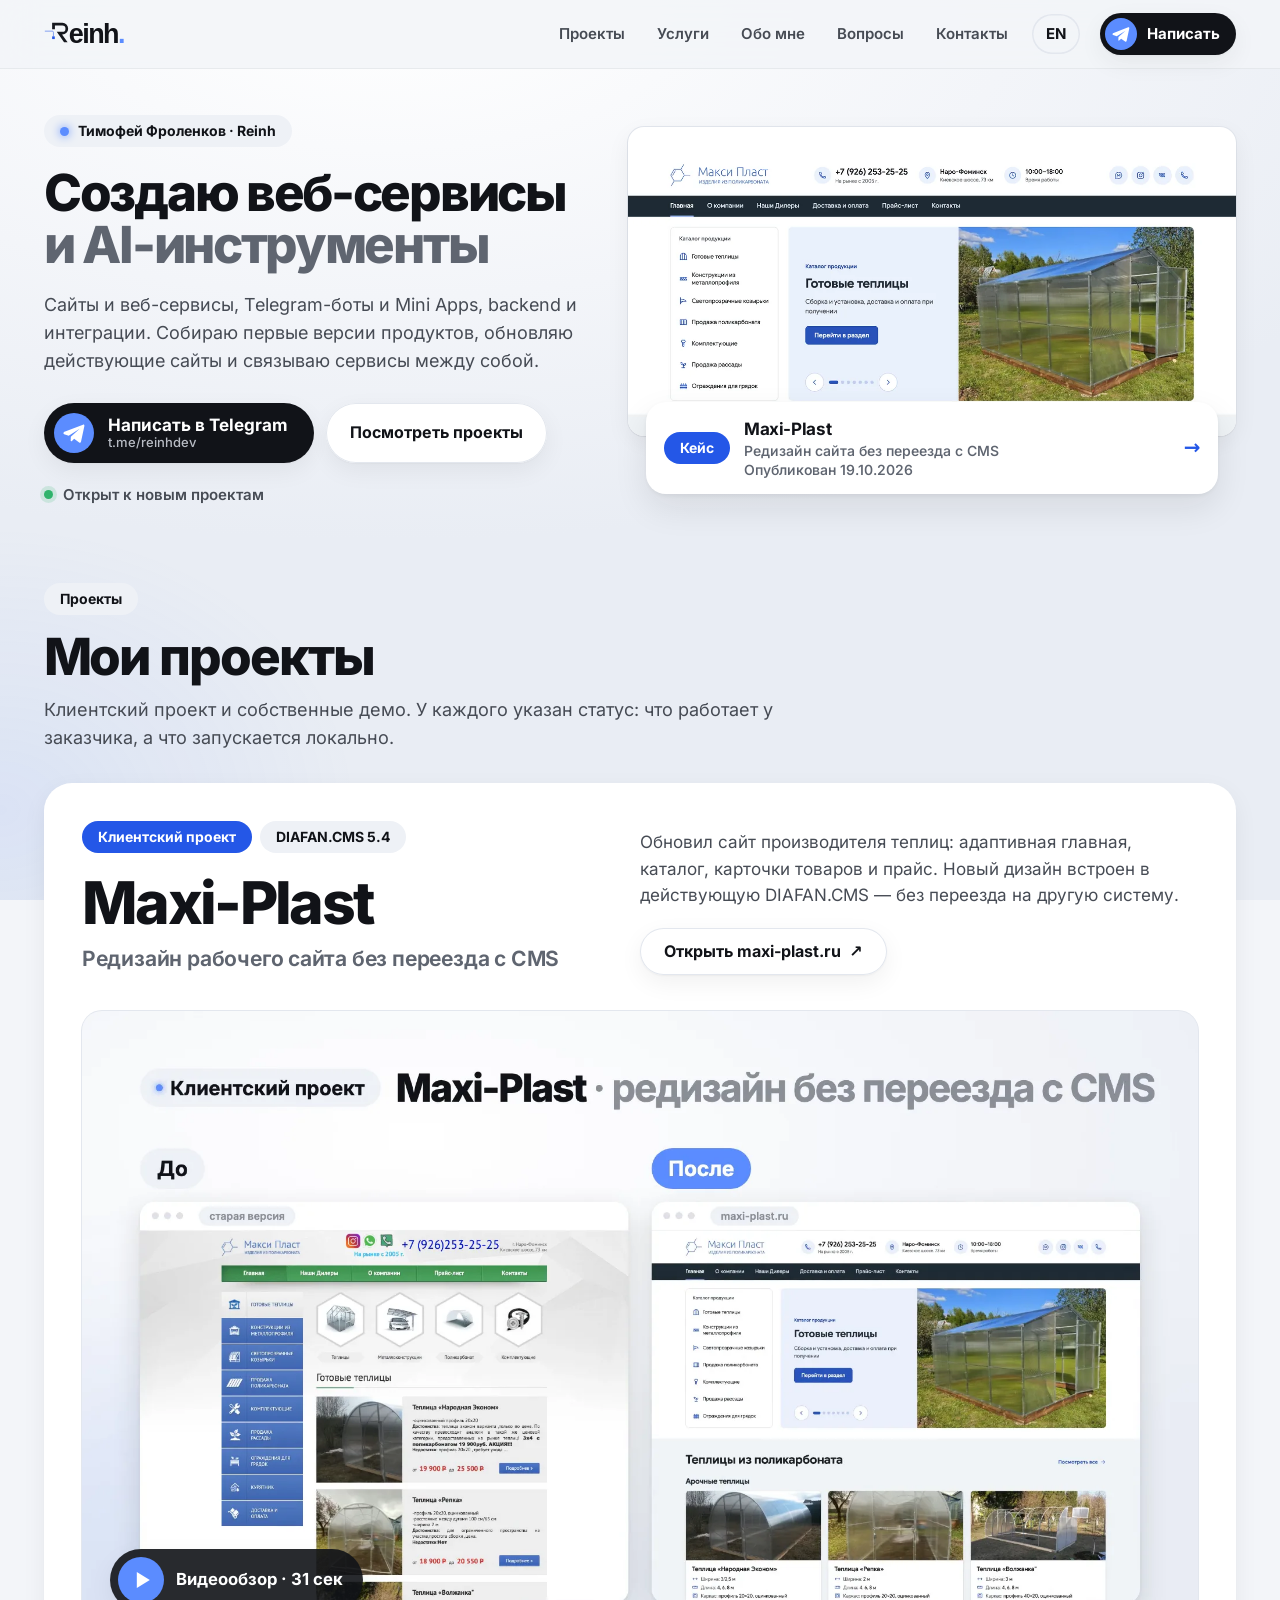
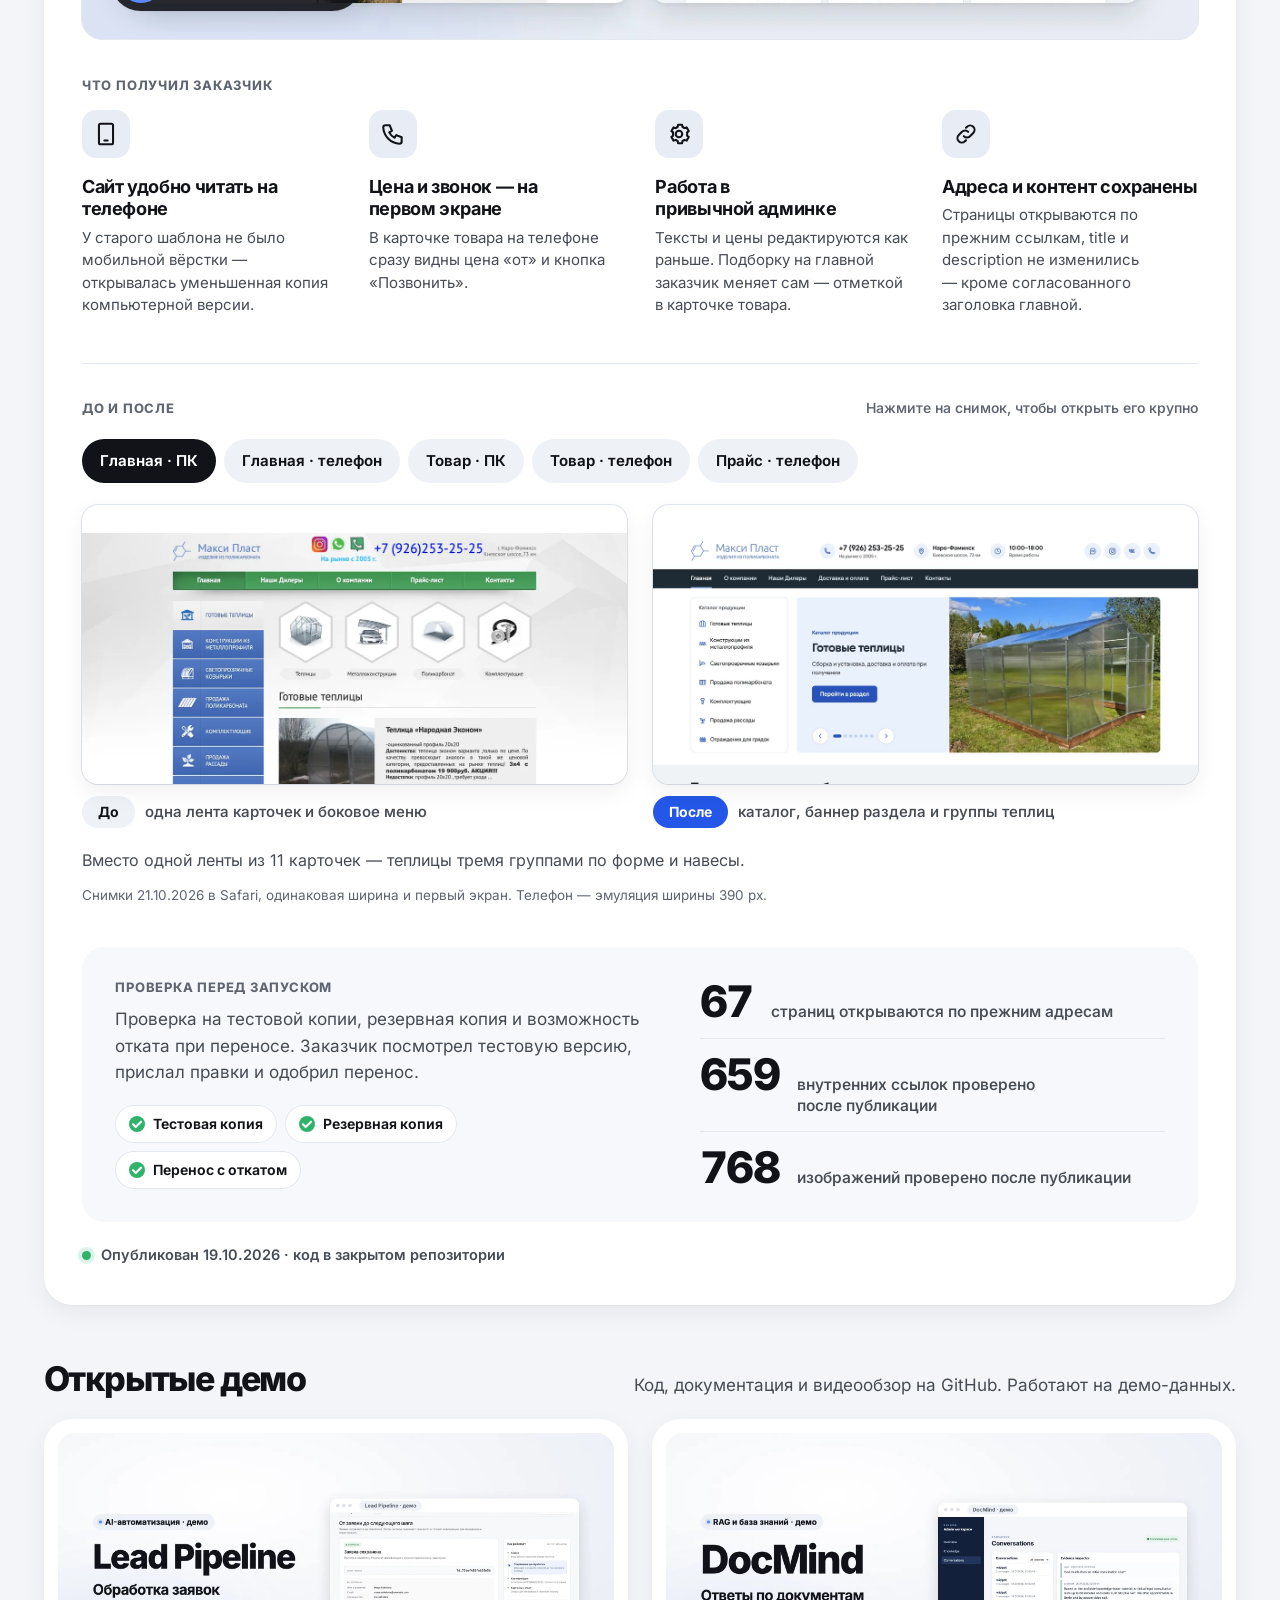
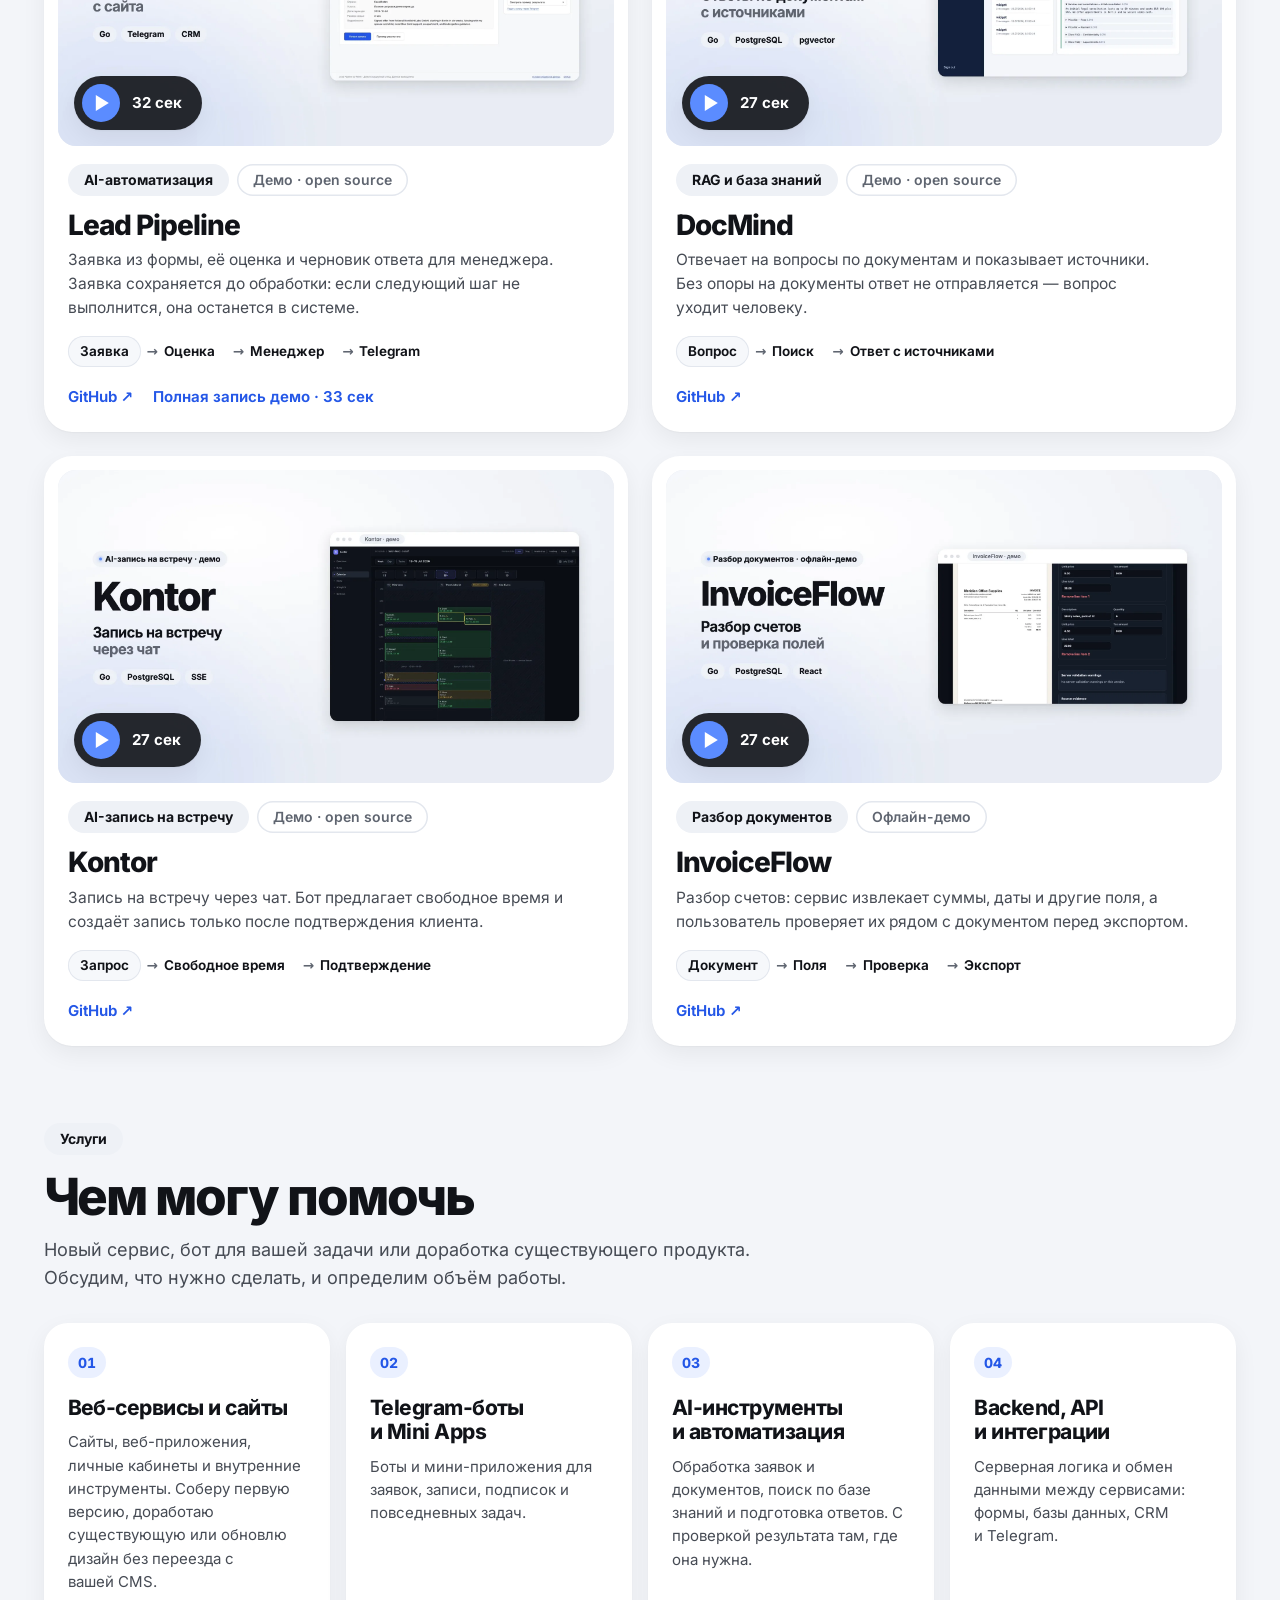
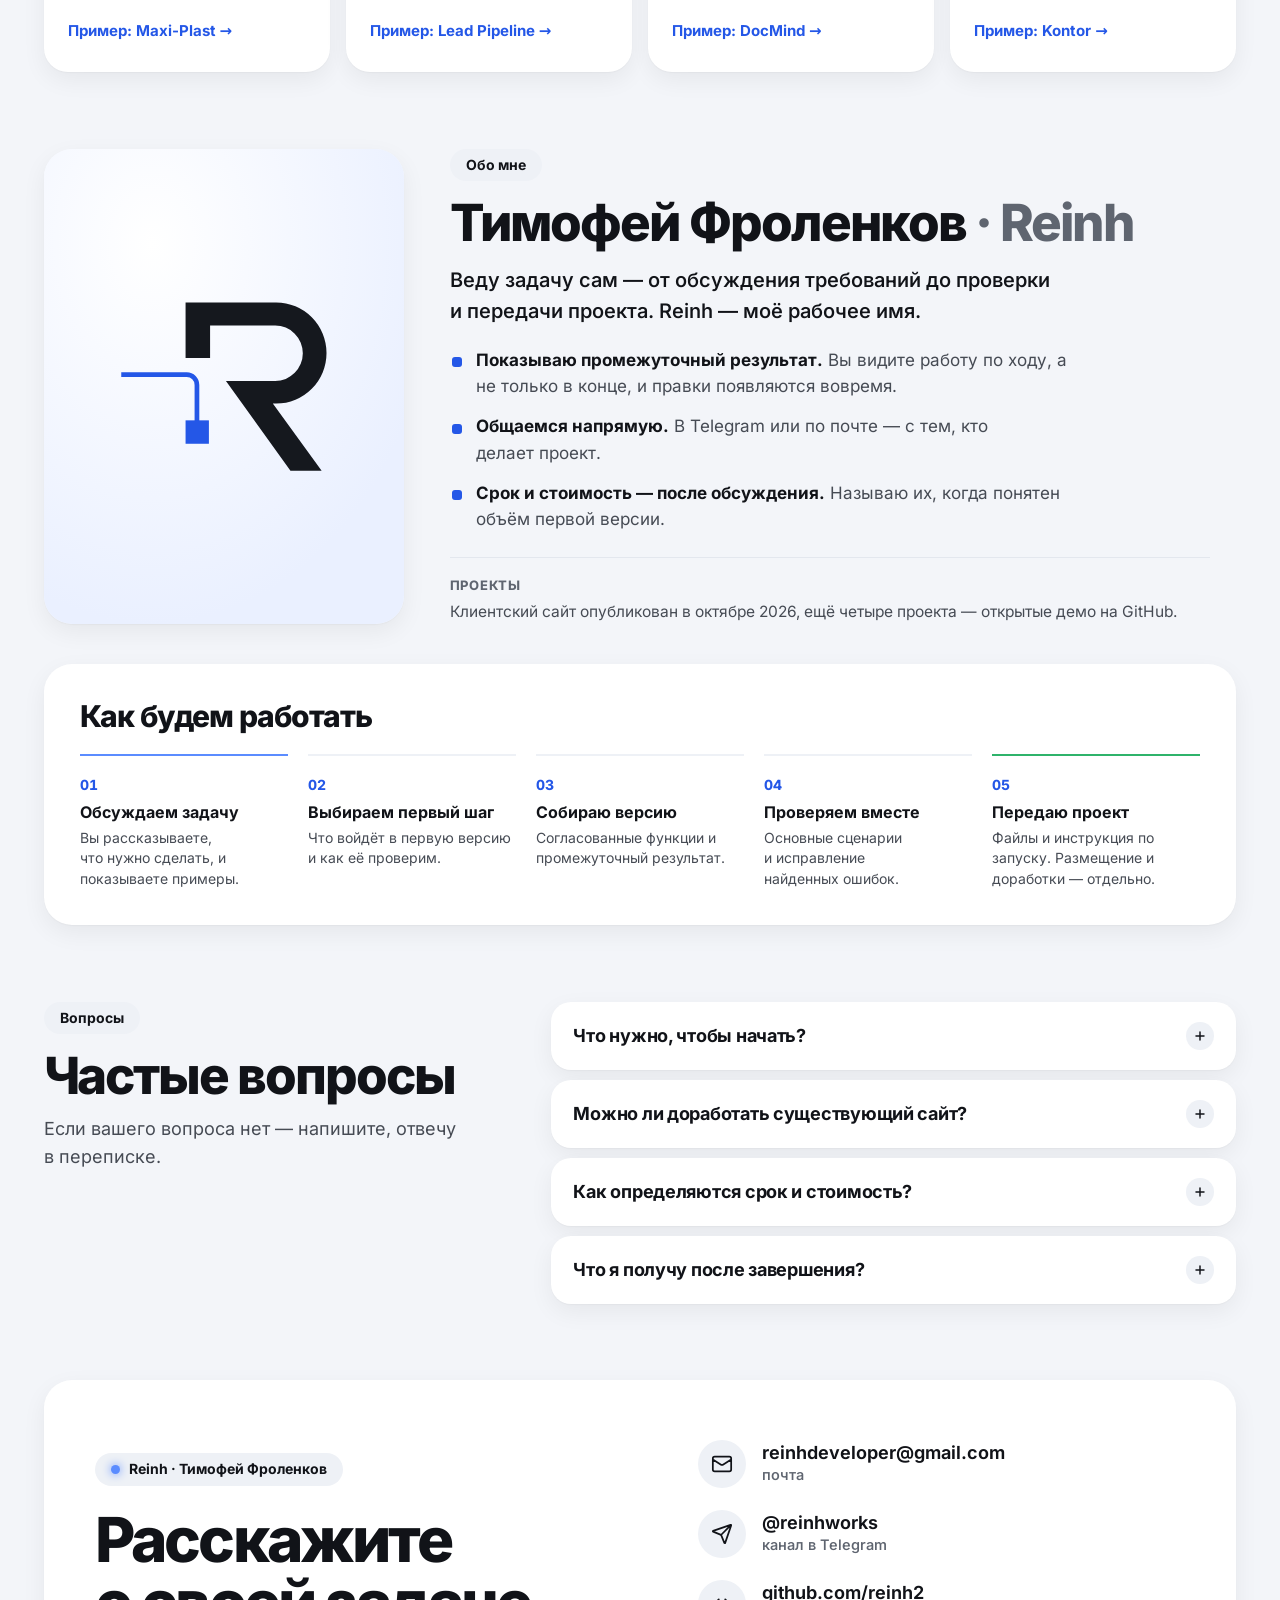
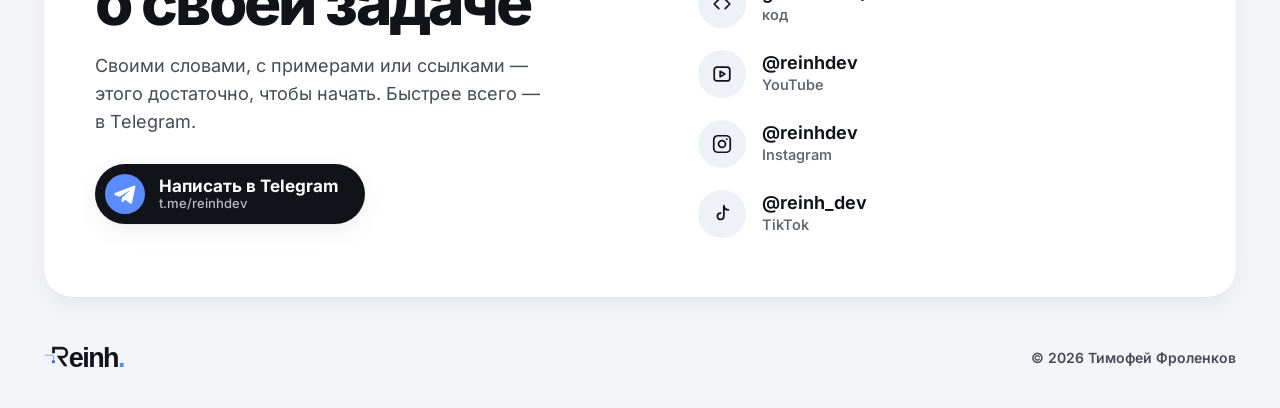
==== commit 48b0ef41: "Full English version in the new design, English videos, RU/EN switch - /en/: the same page as the Ru" ====
--- a/index.html
+++ b/index.html
@@ -6,6 +6,9 @@
 <title>Reinh — Тимофей Фроленков | Сайты, веб-сервисы и AI-инструменты</title>
 <meta name="description" content="Сайты и веб-сервисы, Telegram-боты и Mini Apps, AI-инструменты, backend и интеграции. Клиентский редизайн сайта на CMS и открытые демо-проекты.">
 <link rel="canonical" href="https://reinh2.github.io/">
+<link rel="alternate" hreflang="ru" href="https://reinh2.github.io/">
+<link rel="alternate" hreflang="en" href="https://reinh2.github.io/en/">
+<link rel="alternate" hreflang="x-default" href="https://reinh2.github.io/">
 <meta name="theme-color" content="#F3F5F9">
 <meta name="color-scheme" content="light">
 <meta name="author" content="Тимофей Фроленков">
@@ -14,6 +17,7 @@
 <meta property="og:url" content="https://reinh2.github.io/">
 <meta property="og:site_name" content="Reinh">
 <meta property="og:locale" content="ru_RU">
+<meta property="og:locale:alternate" content="en_US">
 <meta property="og:title" content="Reinh — Тимофей Фроленков | Сайты, веб-сервисы и AI-инструменты">
 <meta property="og:description" content="Сайты и веб-сервисы, Telegram-боты и Mini Apps, AI-инструменты, backend и интеграции. Клиентский редизайн сайта на CMS и открытые демо-проекты.">
 <meta property="og:image" content="https://reinh2.github.io/assets/og-reinh.png">
@@ -42,6 +46,7 @@
       <a href="#about">Обо мне</a>
       <a href="#faq">Вопросы</a>
       <a href="#contact">Контакты</a>
+      <a class="lang" href="./en/" hreflang="en" lang="en" aria-label="English version">EN</a>
     </nav>
     <a class="tg tg-sm" href="https://t.me/reinhdev"><span class="plane" aria-hidden="true"></span>Написать</a>
     <button class="menu-btn" type="button" aria-expanded="false" aria-controls="site-nav" hidden>
--- a/style.css
+++ b/style.css
@@ -75,6 +75,8 @@
 .nav{display:flex;gap:4px;margin-left:auto}
 .nav a{padding:8px 14px;border-radius:99px;white-space:nowrap;text-decoration:none;font-weight:600;font-size:15px;color:var(--text);transition:background .2s,color .2s}
 .nav a:hover{background:var(--track);color:var(--ink)}
+/* language switch: the last nav item, outlined so it does not read as a section */
+.nav .lang{margin-left:6px;box-shadow:inset 0 0 0 1.5px var(--line);font-weight:700;color:var(--ink)}
 .menu-btn{display:none;align-items:center;gap:10px;margin-left:8px;padding:9px 16px 9px 13px;border:0;border-radius:99px;background:var(--card);box-shadow:inset 0 0 0 1px var(--line);font:650 15px/1.2 Inter,sans-serif;color:var(--ink);cursor:pointer}
 .burger{position:relative;width:18px;height:14px;display:inline-block}
 .burger i{position:absolute;left:0;right:0;height:2px;border-radius:2px;background:currentColor;transition:transform .25s var(--out),opacity .2s}
@@ -287,6 +289,7 @@
   .js .nav{order:0;position:absolute;left:0;right:0;top:calc(100% + 8px);margin:0;width:auto;flex-direction:column;gap:2px;padding:8px;border-radius:22px;background:#fff;box-shadow:var(--shadow-up),0 0 0 1px var(--line);max-height:calc(100dvh - var(--head-h,var(--head)) - 24px);overflow-y:auto;display:none}
   .js .nav.open{display:flex}
   .js .nav a{padding:14px 16px;font-size:17px;border-radius:14px;color:var(--ink)}
+  .js .nav .lang{margin:6px 0 0;align-self:flex-start;padding:10px 16px}
   .hero{grid-template-columns:1fr}
   .case-intro{grid-template-columns:1fr;align-items:start}
   .launch{grid-template-columns:1fr}
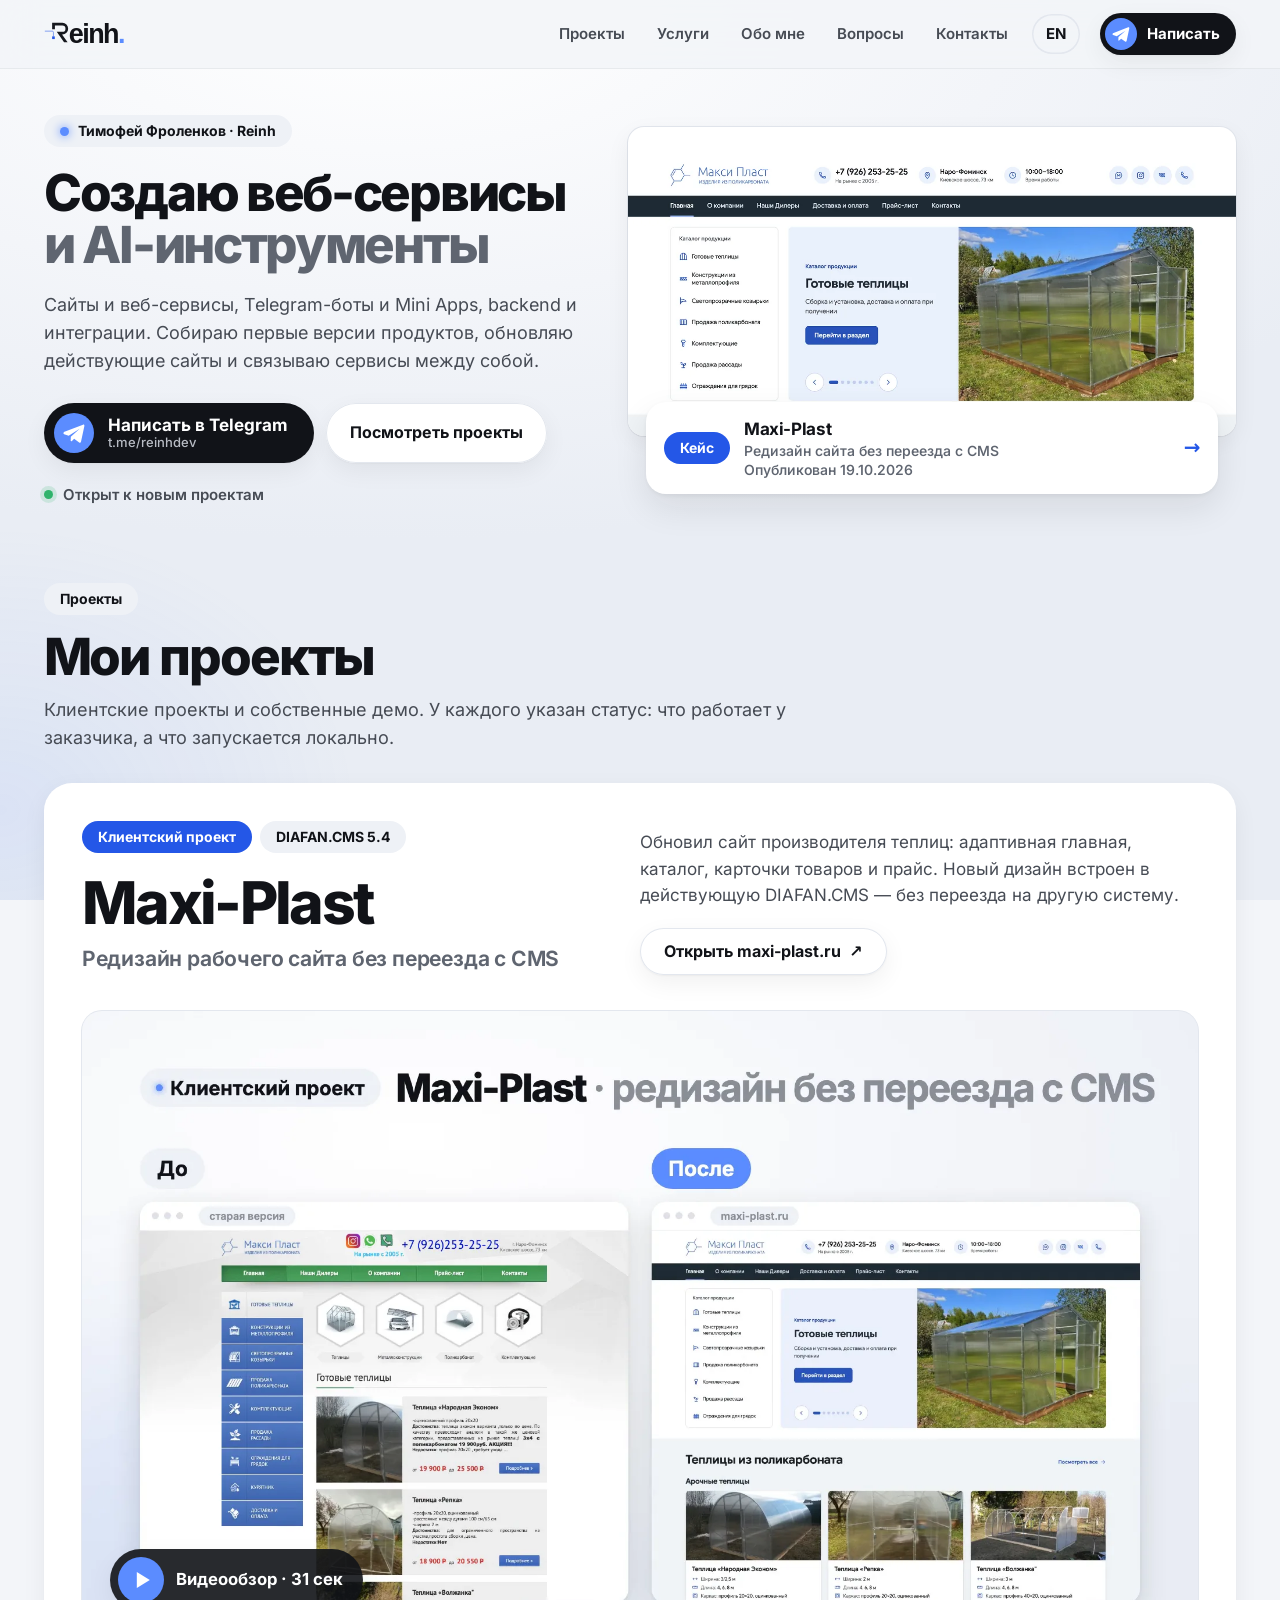
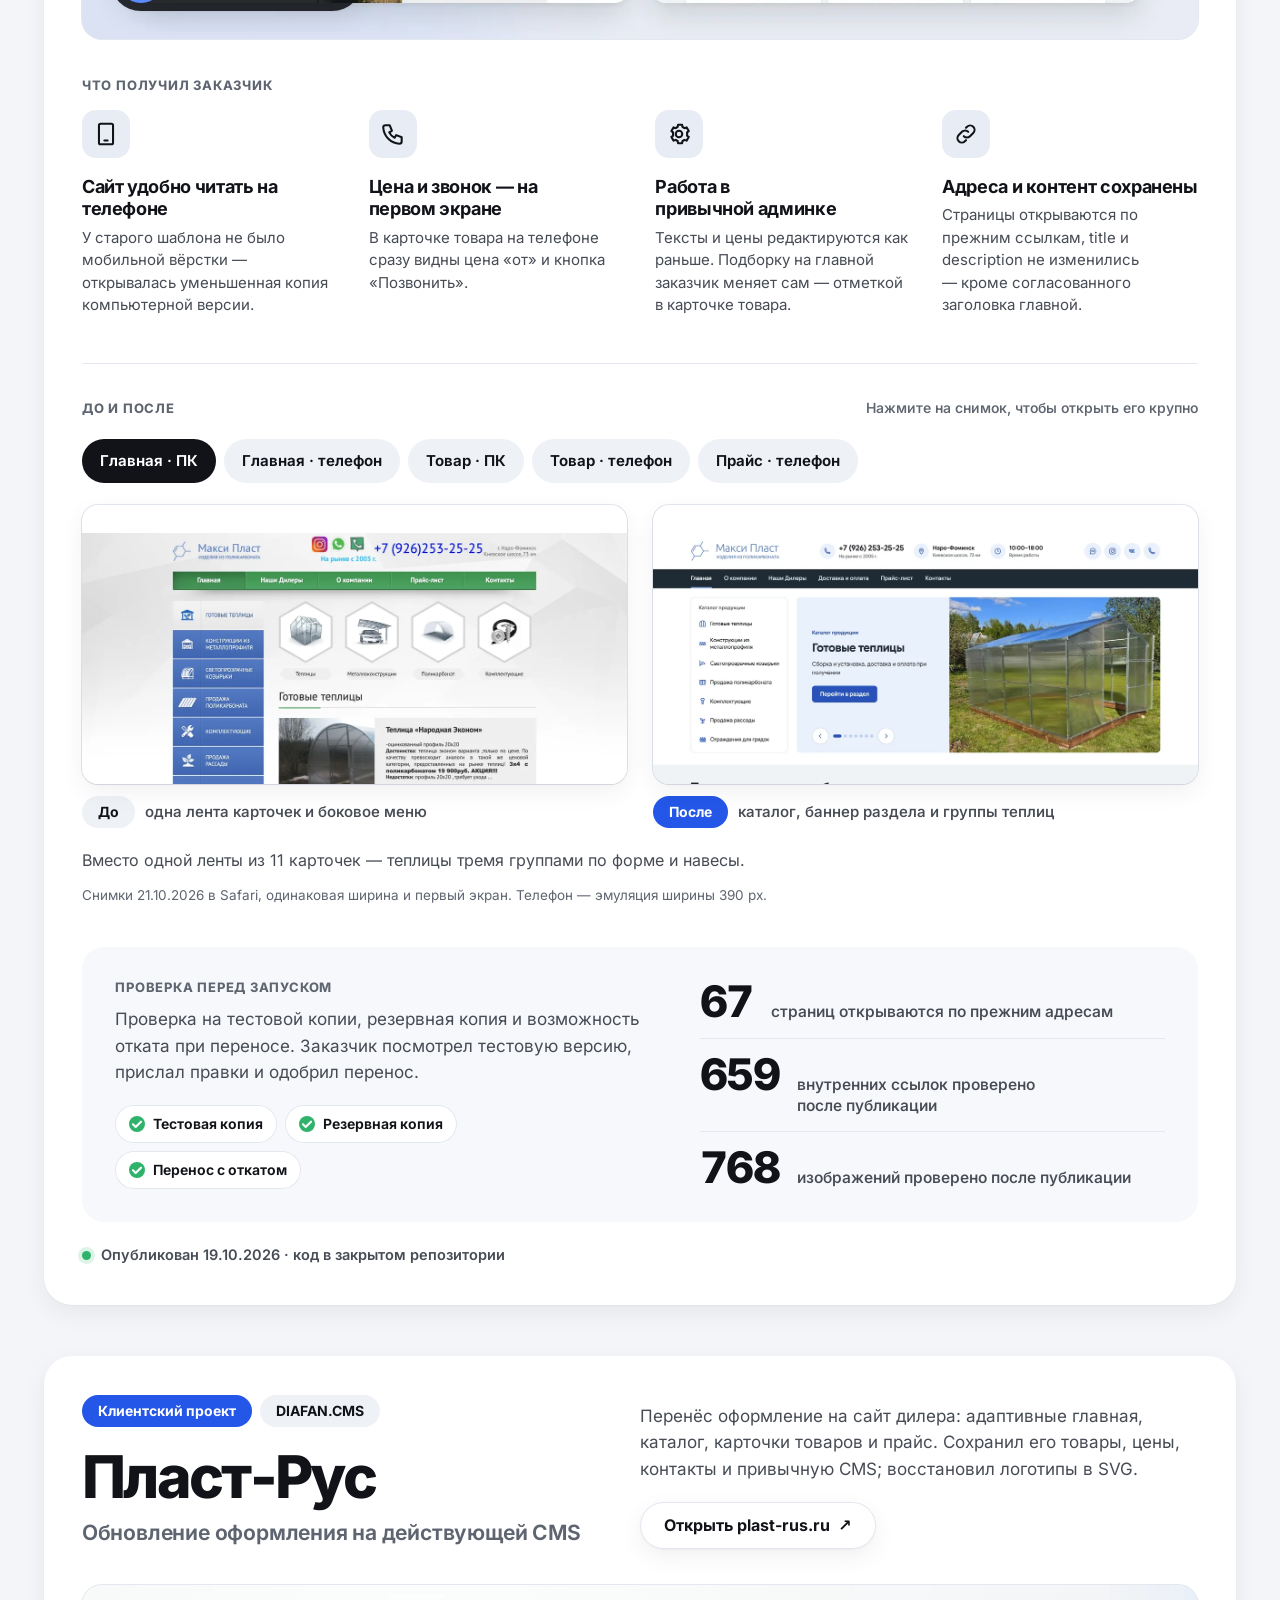
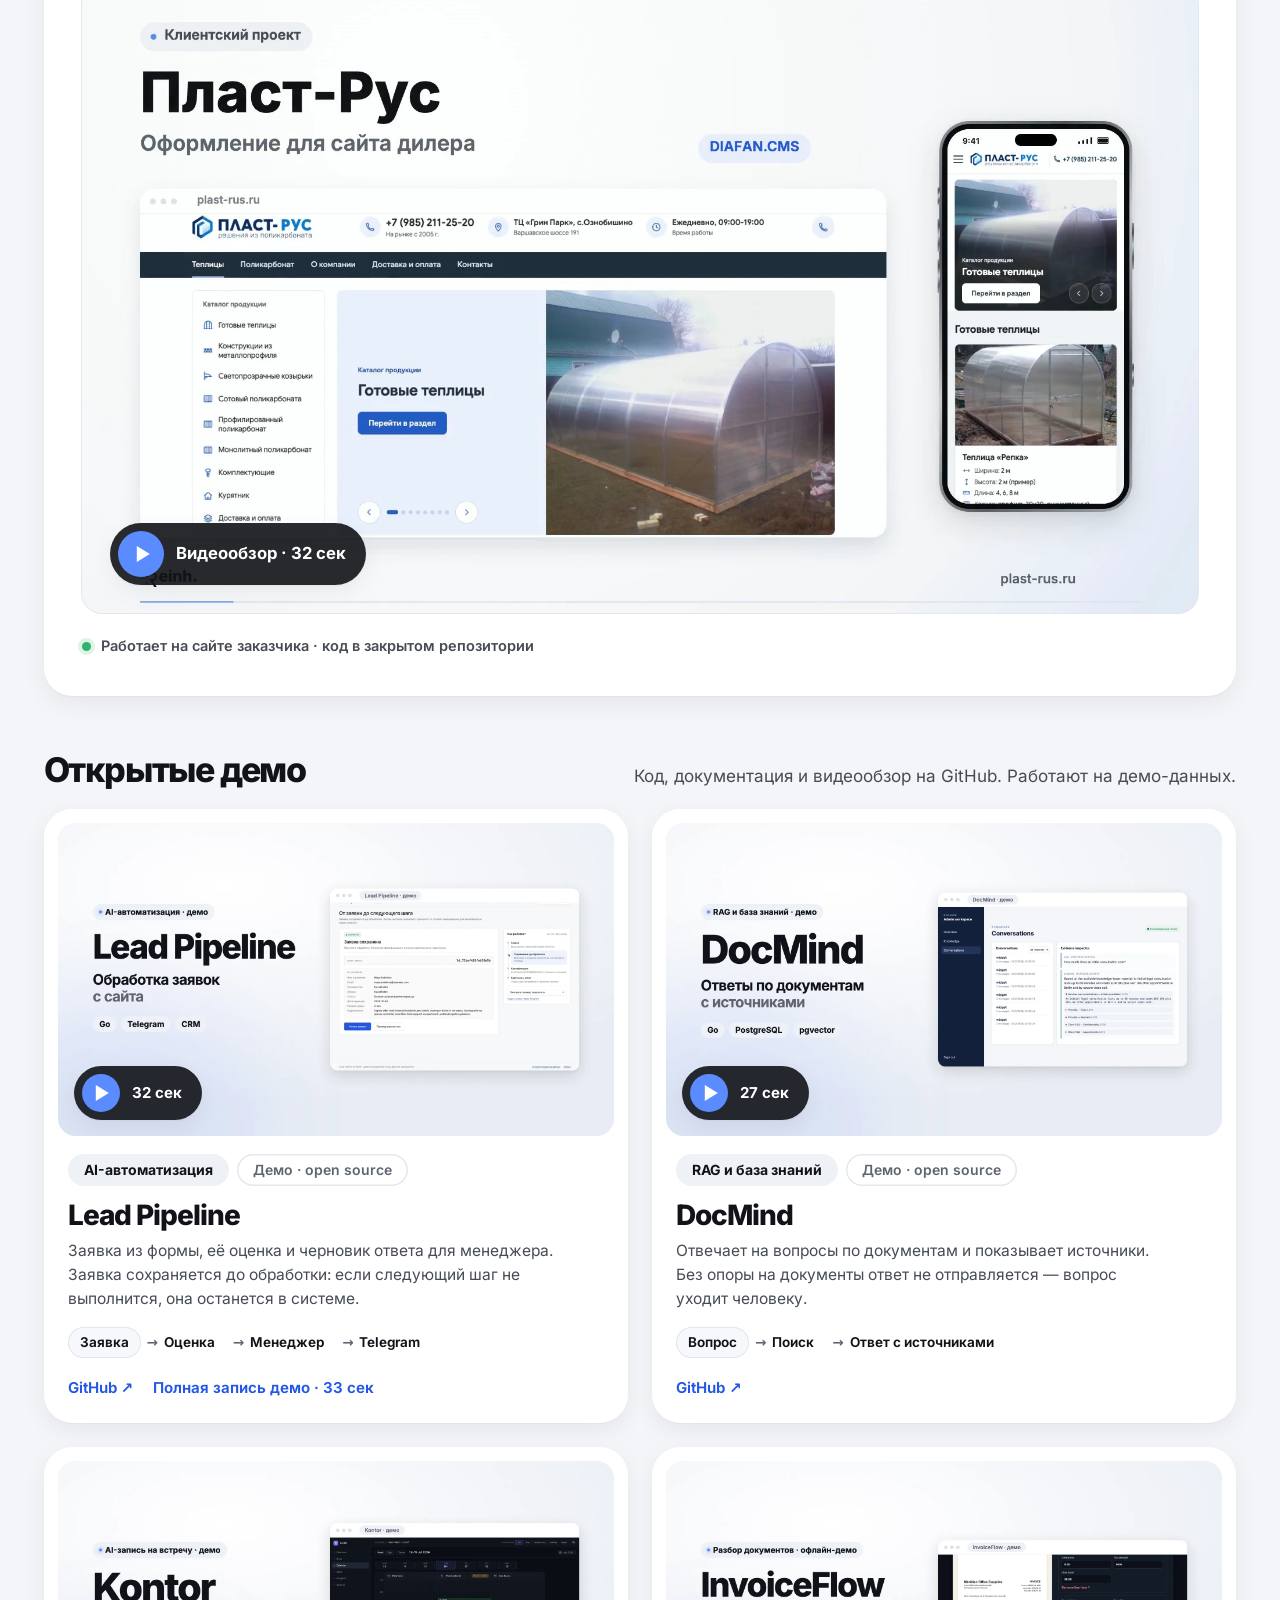
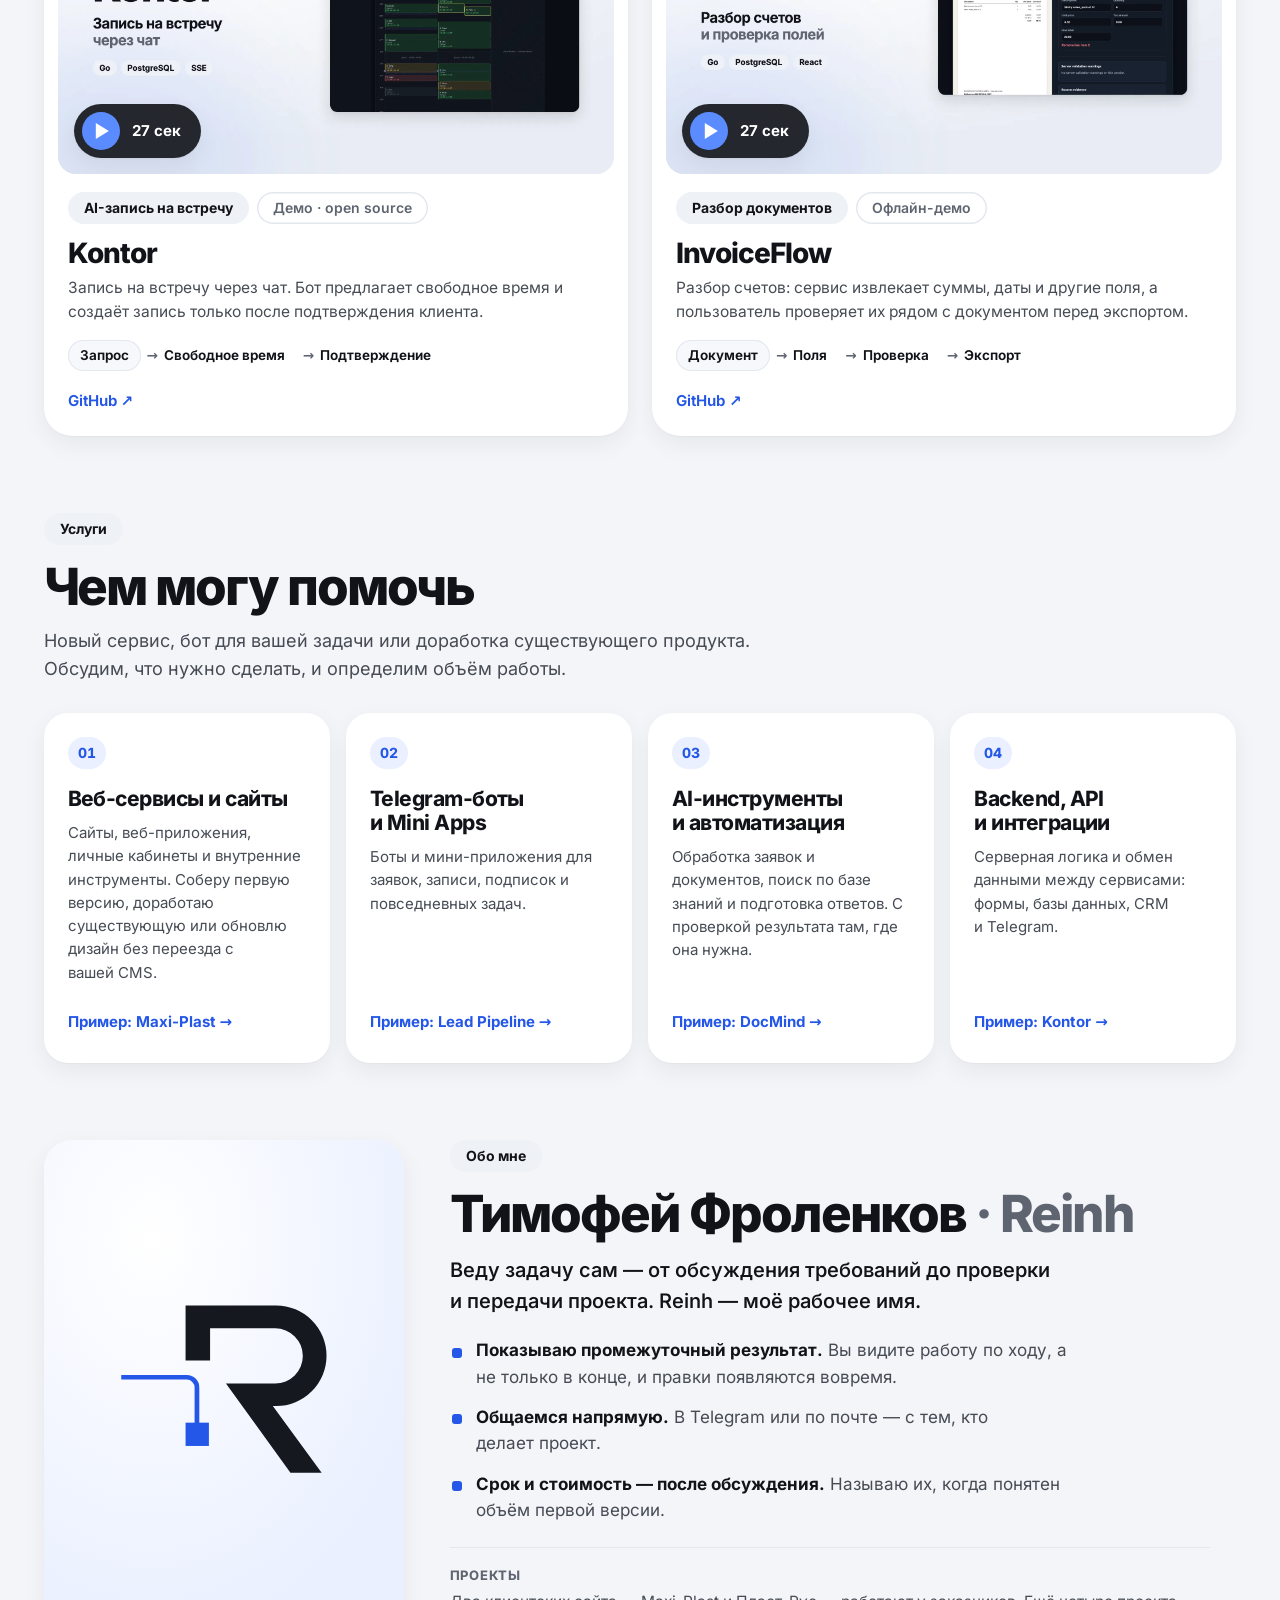
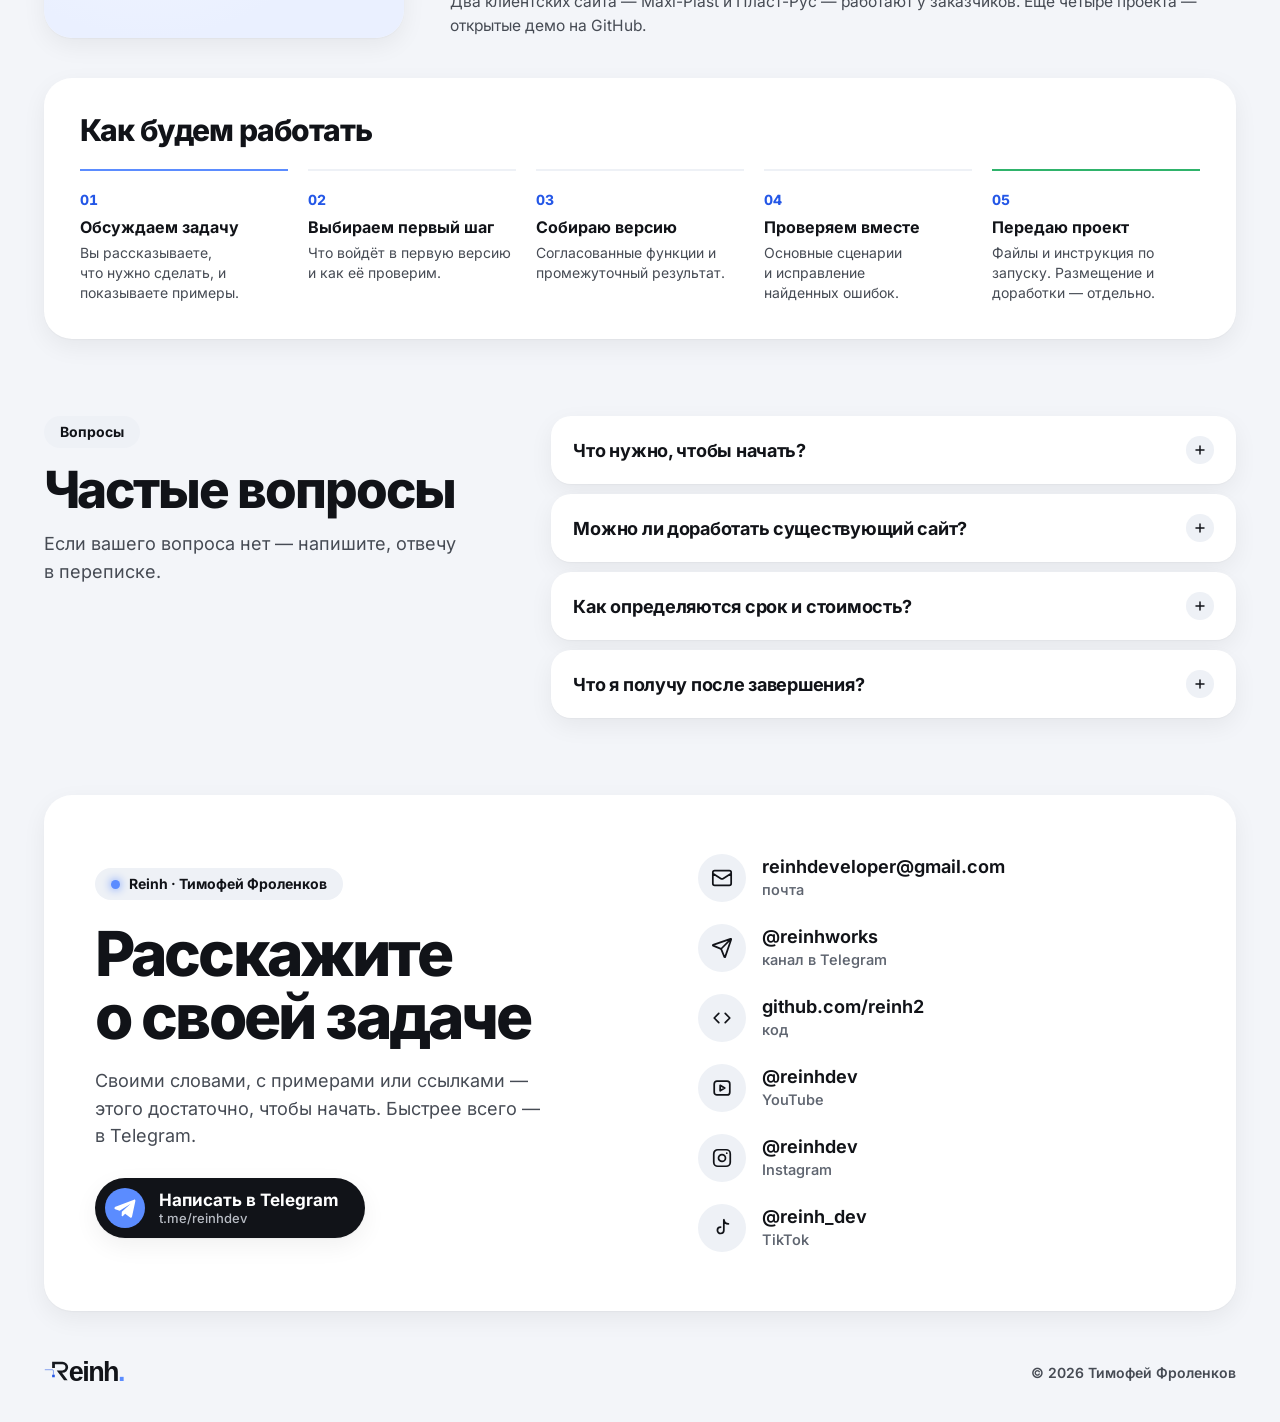
==== commit 7ecd457f: "Add Plast-Rus case with Russian and English videos" ====
--- a/index.html
+++ b/index.html
@@ -4,7 +4,7 @@
 <meta charset="utf-8">
 <meta name="viewport" content="width=device-width,initial-scale=1">
 <title>Reinh — Тимофей Фроленков | Сайты, веб-сервисы и AI-инструменты</title>
-<meta name="description" content="Сайты и веб-сервисы, Telegram-боты и Mini Apps, AI-инструменты, backend и интеграции. Клиентский редизайн сайта на CMS и открытые демо-проекты.">
+<meta name="description" content="Сайты и веб-сервисы, Telegram-боты и Mini Apps, AI-инструменты, backend и интеграции. Клиентские сайты на CMS и открытые демо-проекты.">
 <link rel="canonical" href="https://reinh2.github.io/">
 <link rel="alternate" hreflang="ru" href="https://reinh2.github.io/">
 <link rel="alternate" hreflang="en" href="https://reinh2.github.io/en/">
@@ -19,7 +19,7 @@
 <meta property="og:locale" content="ru_RU">
 <meta property="og:locale:alternate" content="en_US">
 <meta property="og:title" content="Reinh — Тимофей Фроленков | Сайты, веб-сервисы и AI-инструменты">
-<meta property="og:description" content="Сайты и веб-сервисы, Telegram-боты и Mini Apps, AI-инструменты, backend и интеграции. Клиентский редизайн сайта на CMS и открытые демо-проекты.">
+<meta property="og:description" content="Сайты и веб-сервисы, Telegram-боты и Mini Apps, AI-инструменты, backend и интеграции. Клиентские сайты на CMS и открытые демо-проекты.">
 <meta property="og:image" content="https://reinh2.github.io/assets/og-reinh.png">
 <meta property="og:image:type" content="image/png">
 <meta property="og:image:width" content="1200">
@@ -86,7 +86,7 @@
   <div class="head reveal">
     <span class="pill">Проекты</span>
     <h2 id="work-title">Мои проекты</h2>
-    <p>Клиентский проект и собственные демо. У каждого указан статус: что работает у заказчика, а что запускается локально.</p>
+    <p>Клиентские проекты и собственные демо. У каждого указан статус: что работает у заказчика, а что запускается локально.</p>
   </div>
 
   <!-- Maxi-Plast -->
@@ -212,6 +212,34 @@
     <p class="case-status"><span class="live" aria-hidden="true"></span>Опубликован 19.10.2026 · код в закрытом репозитории</p>
   </article>
 
+  <!-- Plast-Rus -->
+  <article class="case" id="plast-rus" aria-labelledby="plast-rus-title">
+    <div class="case-intro reveal">
+      <div class="case-text">
+        <div class="chips">
+          <span class="pill hot">Клиентский проект</span>
+          <span class="pill">DIAFAN.CMS</span>
+        </div>
+        <h3 id="plast-rus-title">Пласт-Рус</h3>
+        <p class="sub">Обновление оформления на действующей CMS</p>
+      </div>
+      <div class="case-desc">
+        <p>Перенёс оформление на сайт дилера: адаптивные главная, каталог, карточки товаров и прайс. Сохранил его товары, цены, контакты и привычную CMS; восстановил логотипы в SVG.</p>
+        <a class="btn" href="https://plast-rus.ru/" target="_blank" rel="noopener">Открыть plast-rus.ru <span aria-hidden="true">↗</span></a>
+      </div>
+    </div>
+    <div class="player player-wide reveal" data-player>
+      <video controls preload="none" playsinline poster="./assets/plast-rus/plast-rus-poster.webp" width="1920" height="1080" aria-label="Видеообзор кейса Пласт-Рус, 32 секунды, со звуком">
+        <source src="./assets/plast-rus/plast-rus-case-ru-720.mp4" type="video/mp4" media="(max-width: 700px)">
+        <source src="./assets/plast-rus/plast-rus-case-ru.mp4" type="video/mp4">
+        <a href="./assets/plast-rus/plast-rus-case-ru.mp4">Скачать видеообзор Пласт-Рус (MP4)</a>
+      </video>
+      <button class="play" type="button" hidden><span class="tri" aria-hidden="true"></span><span class="play-label">Видеообзор · 32 сек</span></button>
+      <p class="player-msg" role="status"></p>
+    </div>
+    <p class="case-status"><span class="live" aria-hidden="true"></span>Работает на сайте заказчика · код в закрытом репозитории</p>
+  </article>
+
   <!-- demos -->
   <div class="demos-head reveal">
     <h3>Открытые демо</h3>
@@ -336,7 +364,7 @@
         <li><b>Срок и стоимость — после обсуждения.</b> Называю их, когда понятен объём первой версии.</li>
       </ul>
       <div class="about-meta">
-        <div><h3>Проекты</h3><p>Клиентский сайт опубликован в октябре 2026, ещё четыре проекта — открытые демо на GitHub.</p></div>
+        <div><h3>Проекты</h3><p>Два клиентских сайта — Maxi-Plast и Пласт-Рус — работают у заказчиков. Ещё четыре проекта — открытые демо на GitHub.</p></div>
       </div>
     </div>
   </div>
--- a/style.css
+++ b/style.css
@@ -112,6 +112,7 @@
 
 /* ---------- case ---------- */
 .case{background:var(--card);border-radius:var(--r);box-shadow:var(--shadow);padding:clamp(20px,3vw,40px)}
+.case + .case{margin-top:clamp(32px,4vw,56px)}
 .case-intro{display:grid;grid-template-columns:1fr 1.1fr;gap:clamp(20px,4vw,56px);align-items:end}
 .case-text h3{font-size:clamp(38px,4.6vw,60px);font-weight:800;letter-spacing:-.045em;margin-top:18px}
 .case-text .sub{font-weight:650;font-size:clamp(18px,1.8vw,21px);color:var(--muted);margin-top:8px;letter-spacing:-.01em}
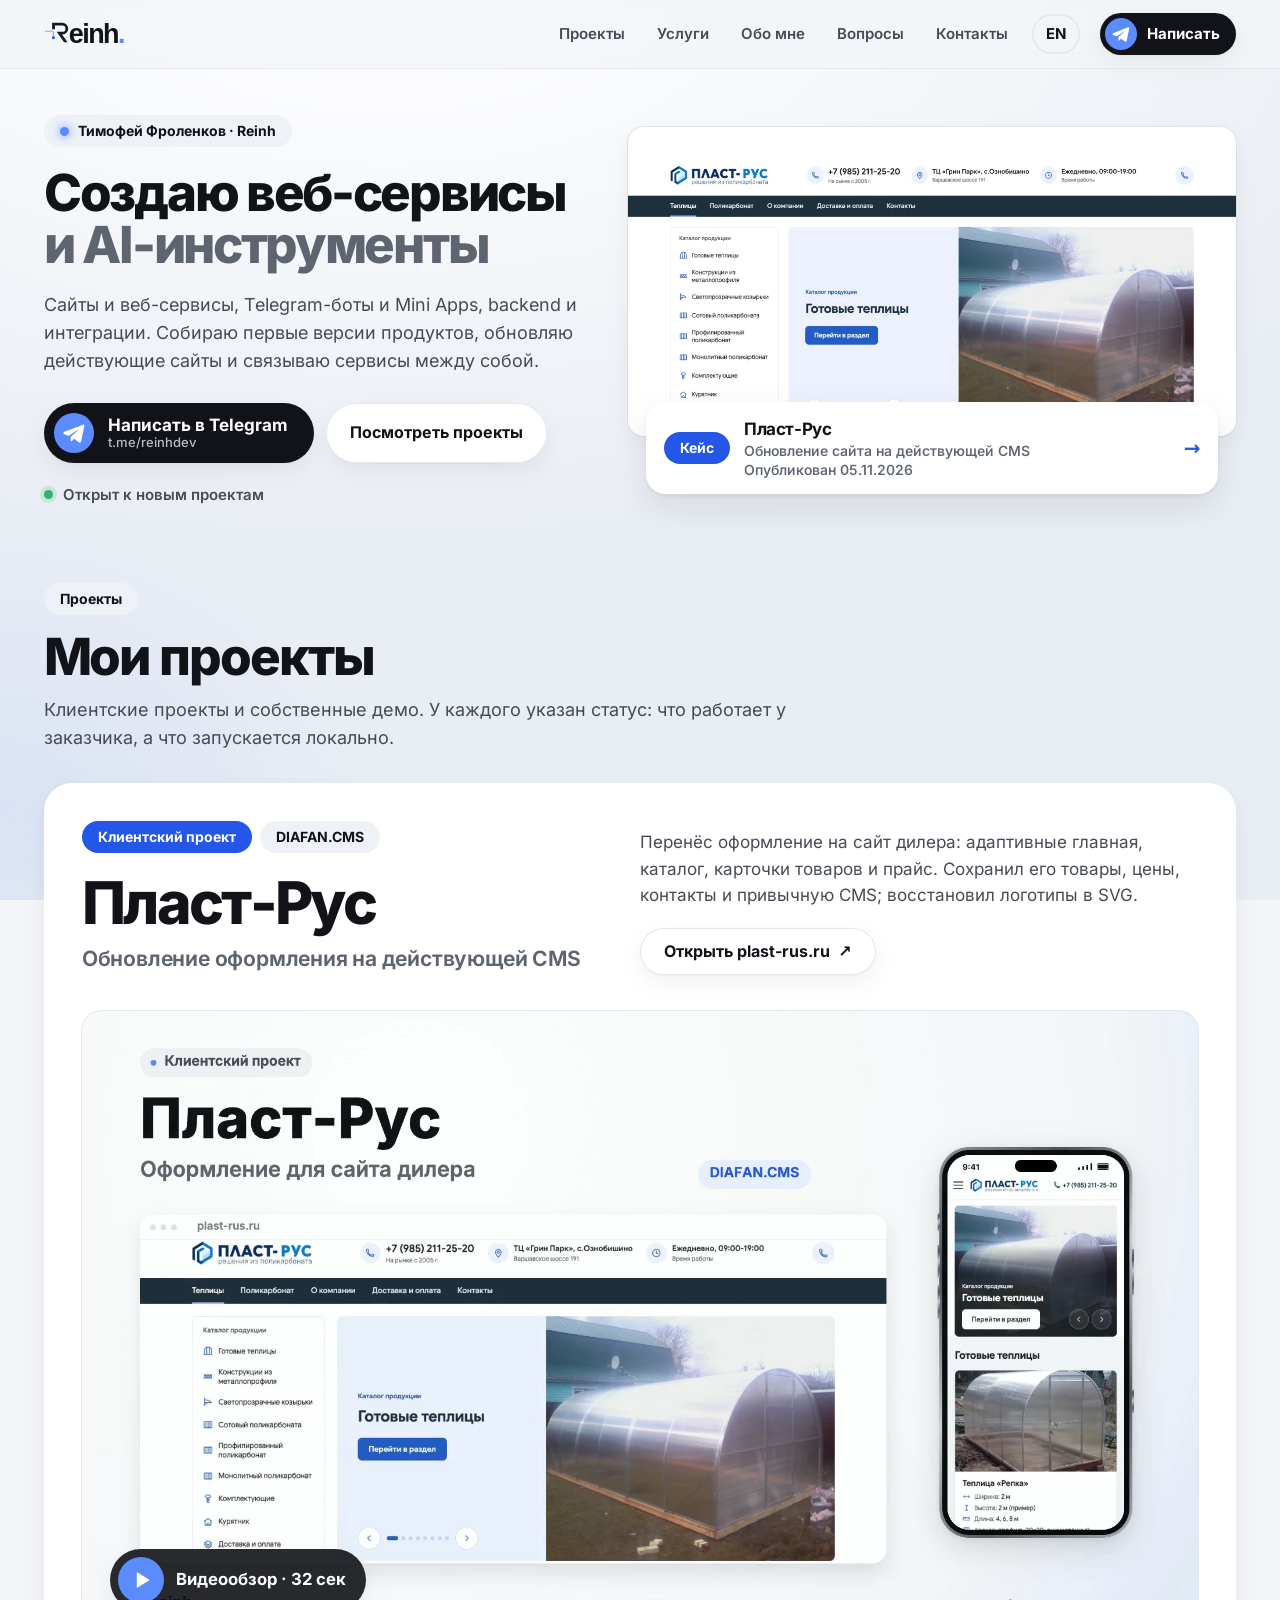
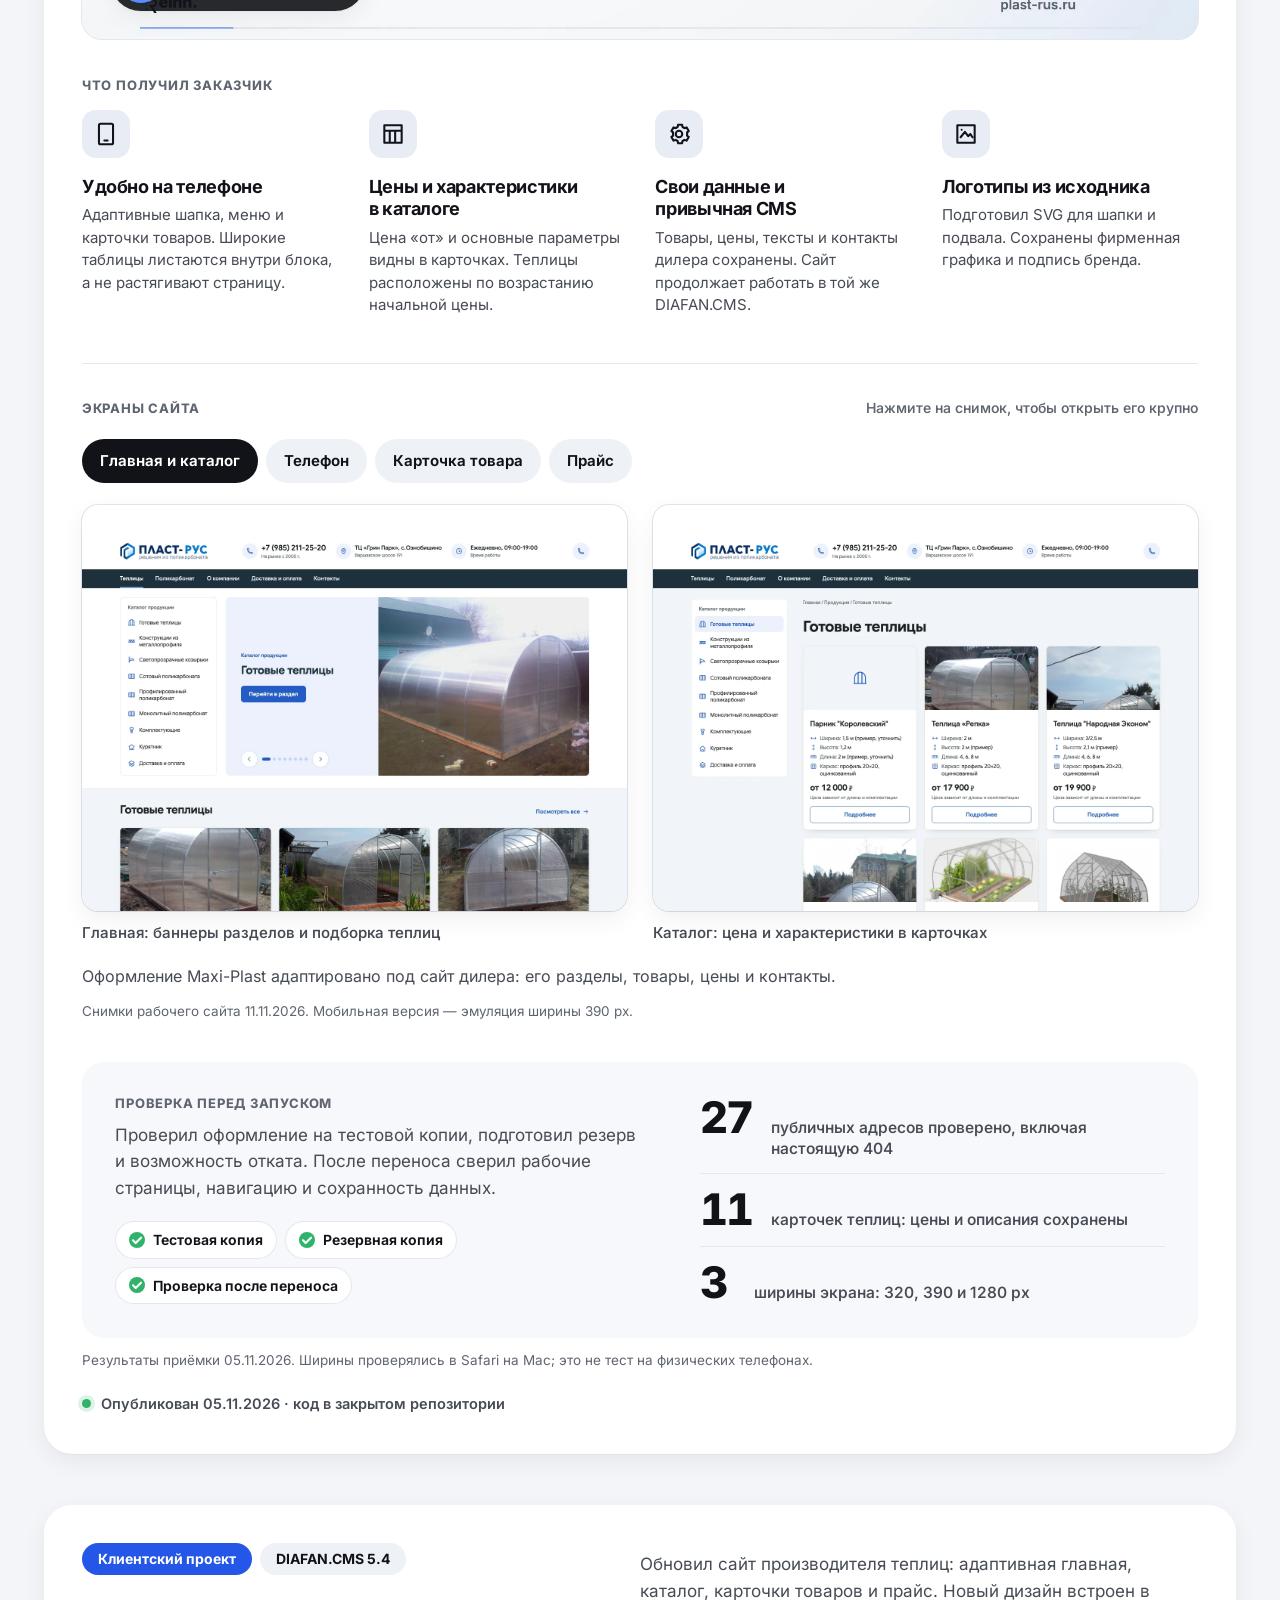
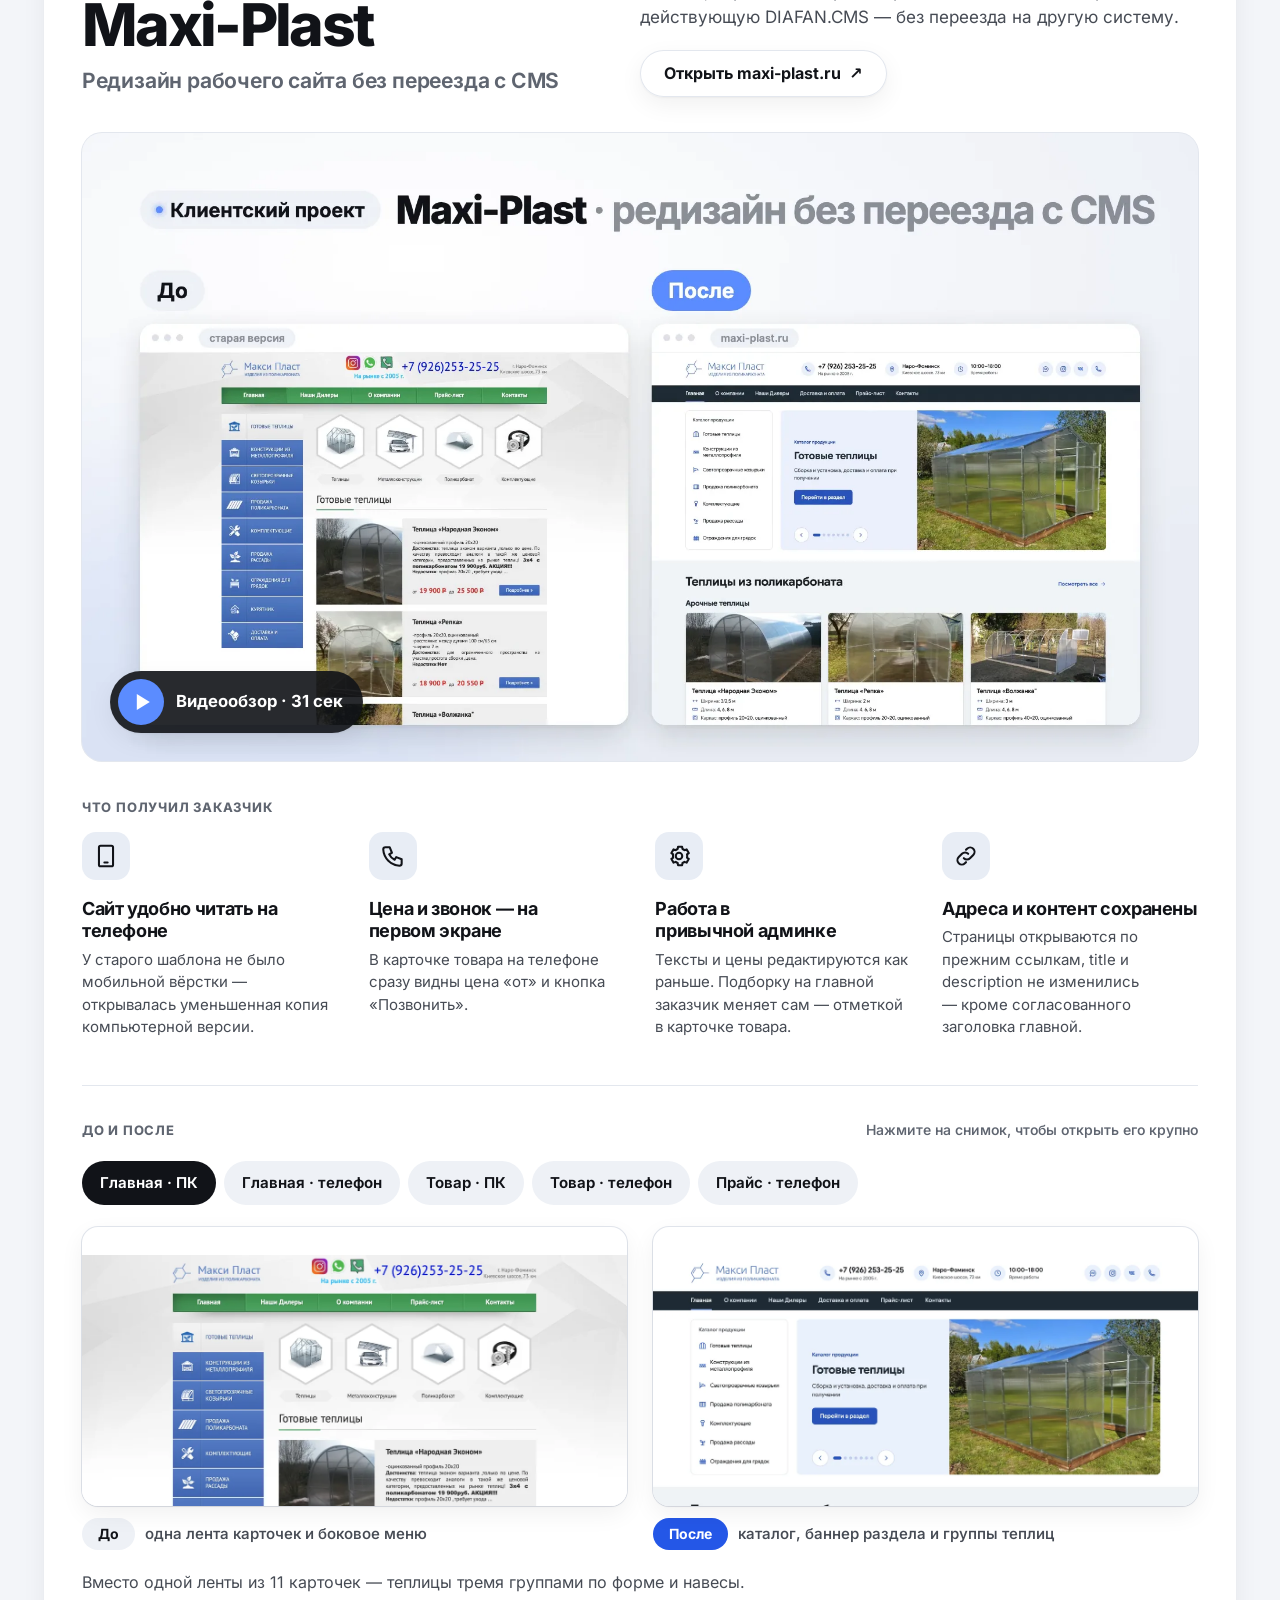
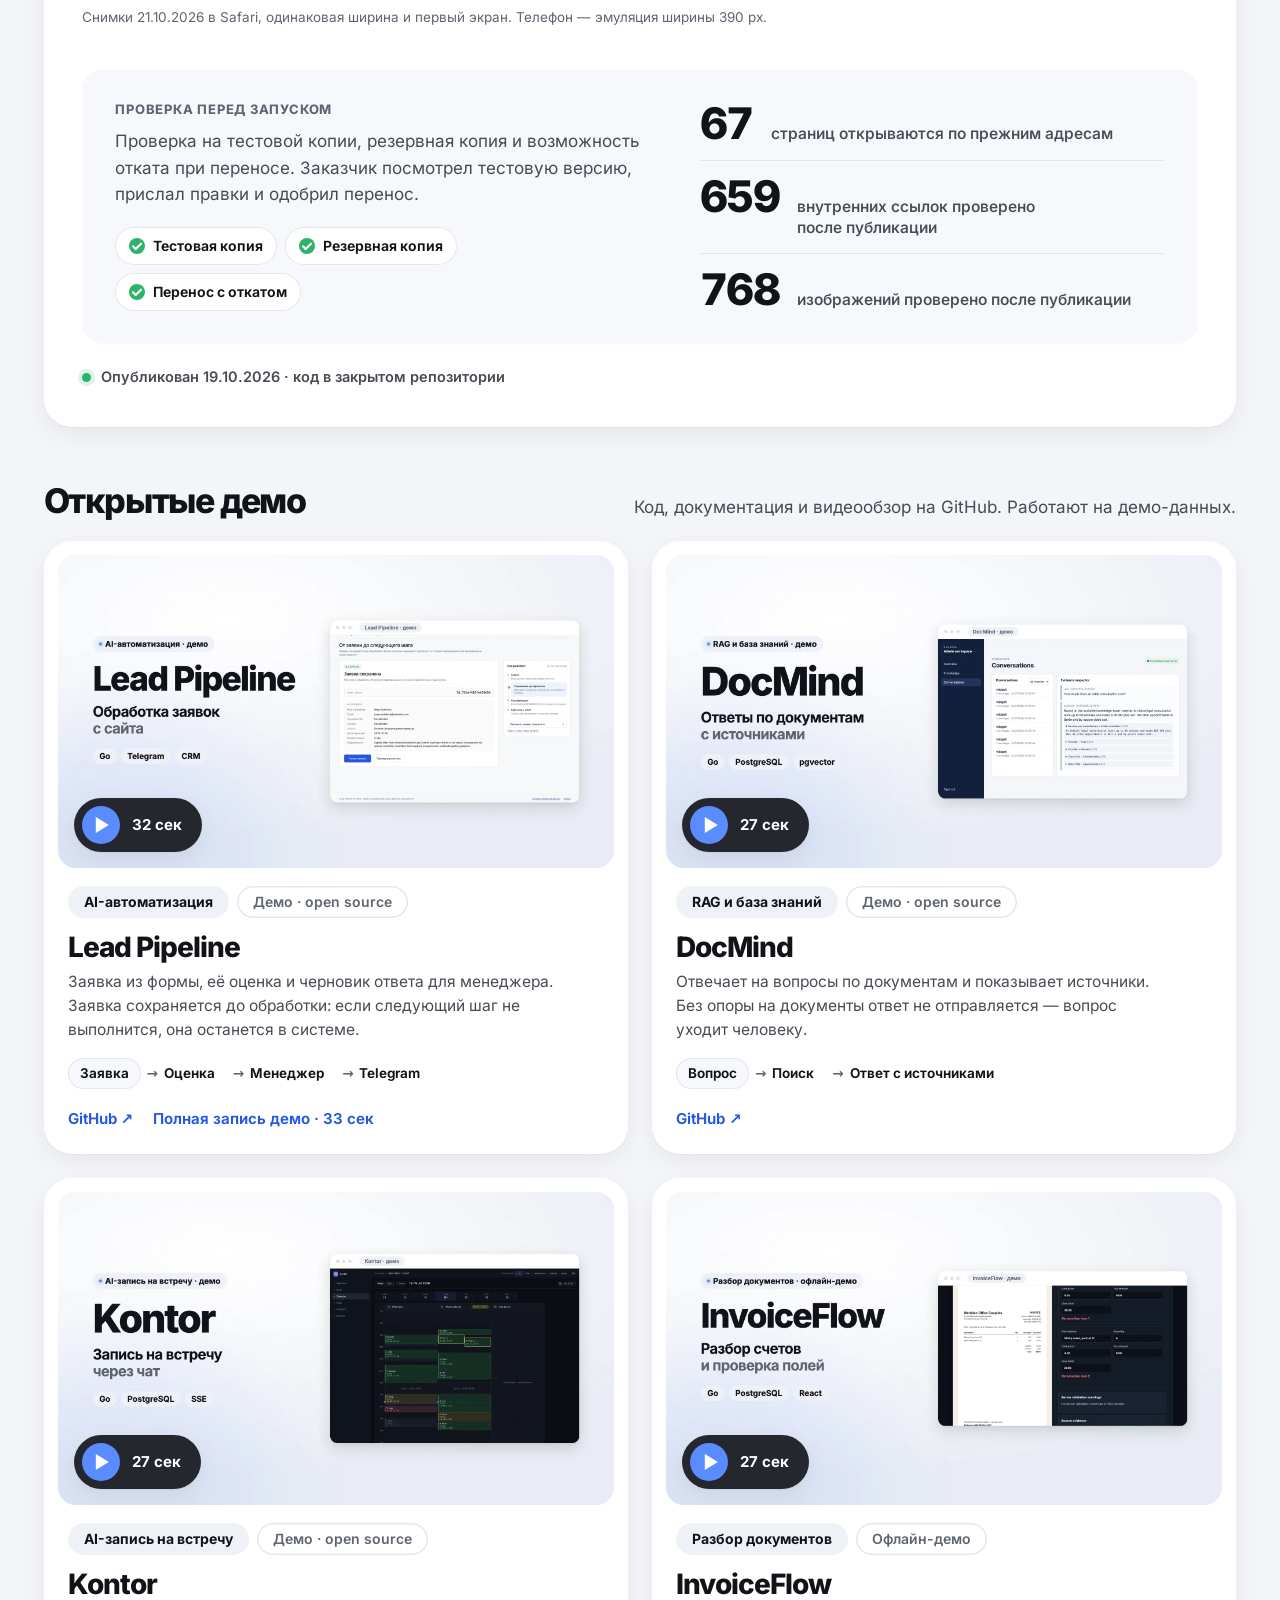
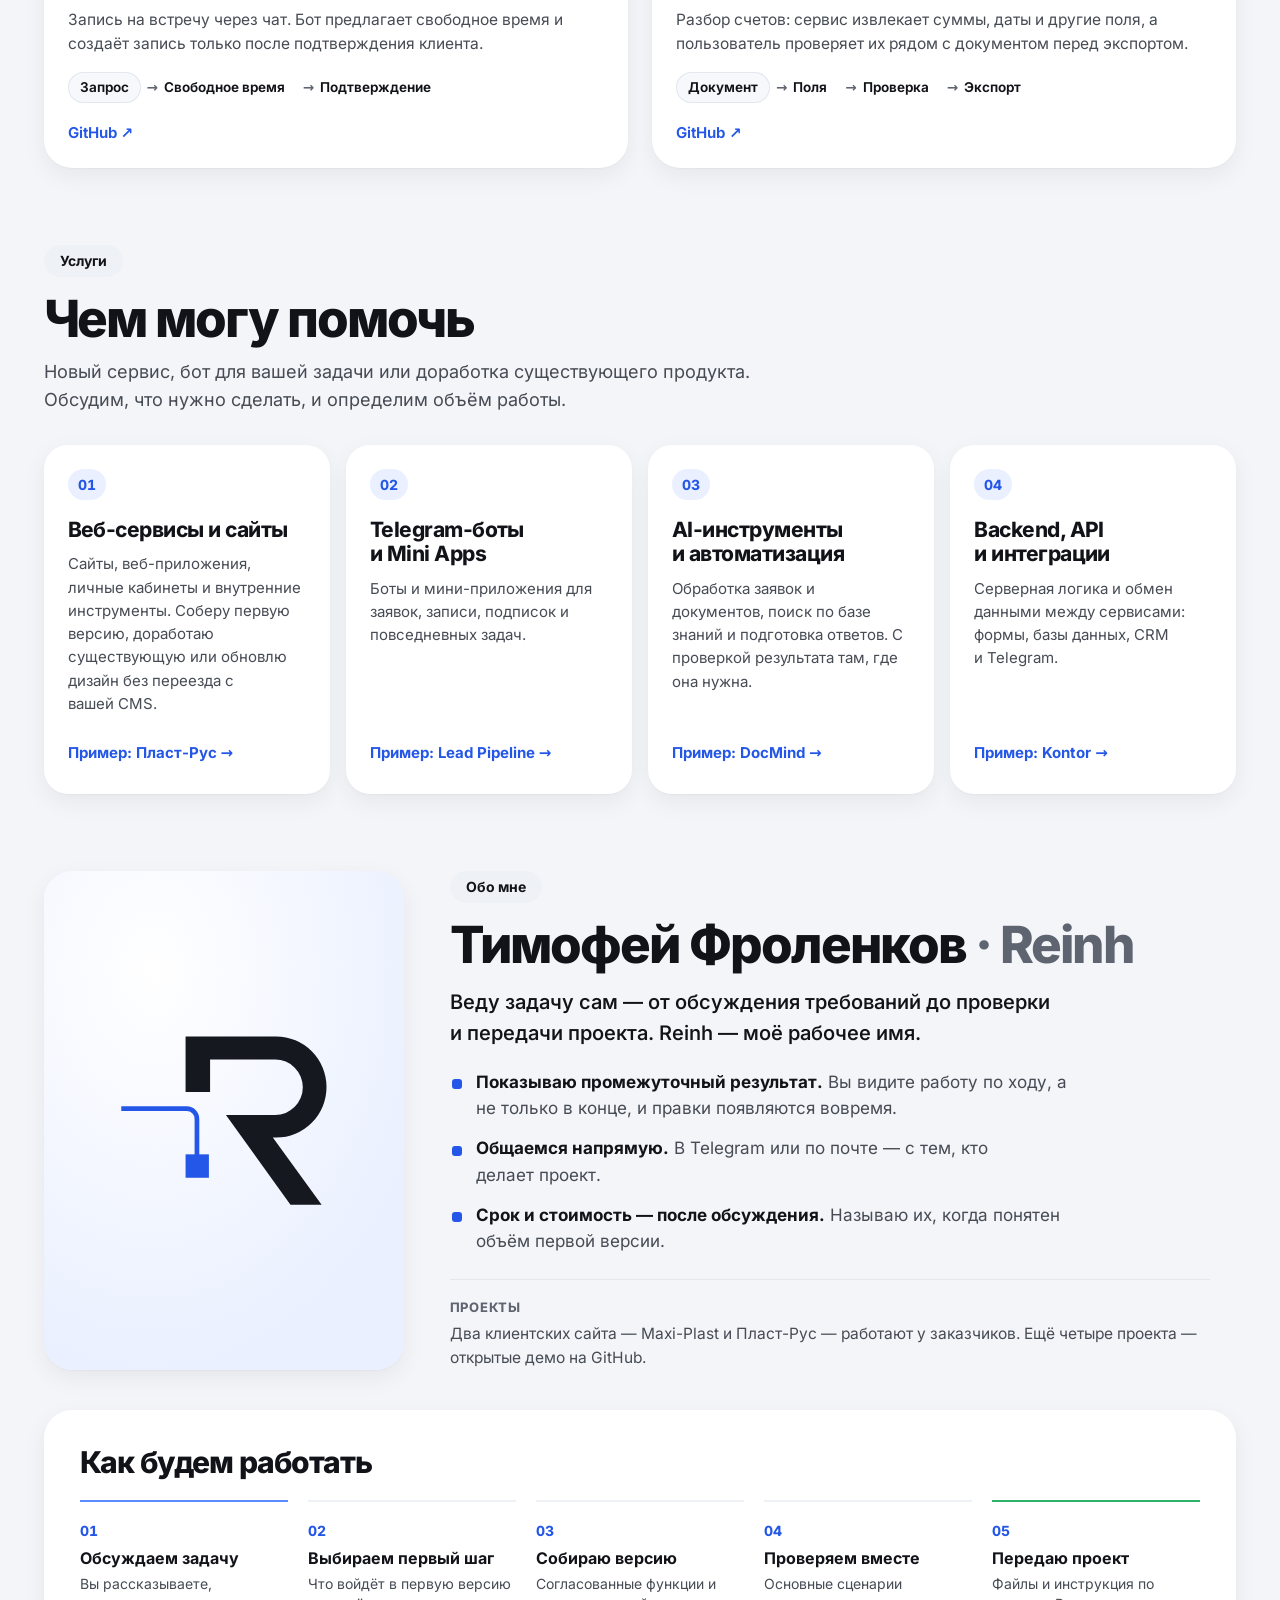
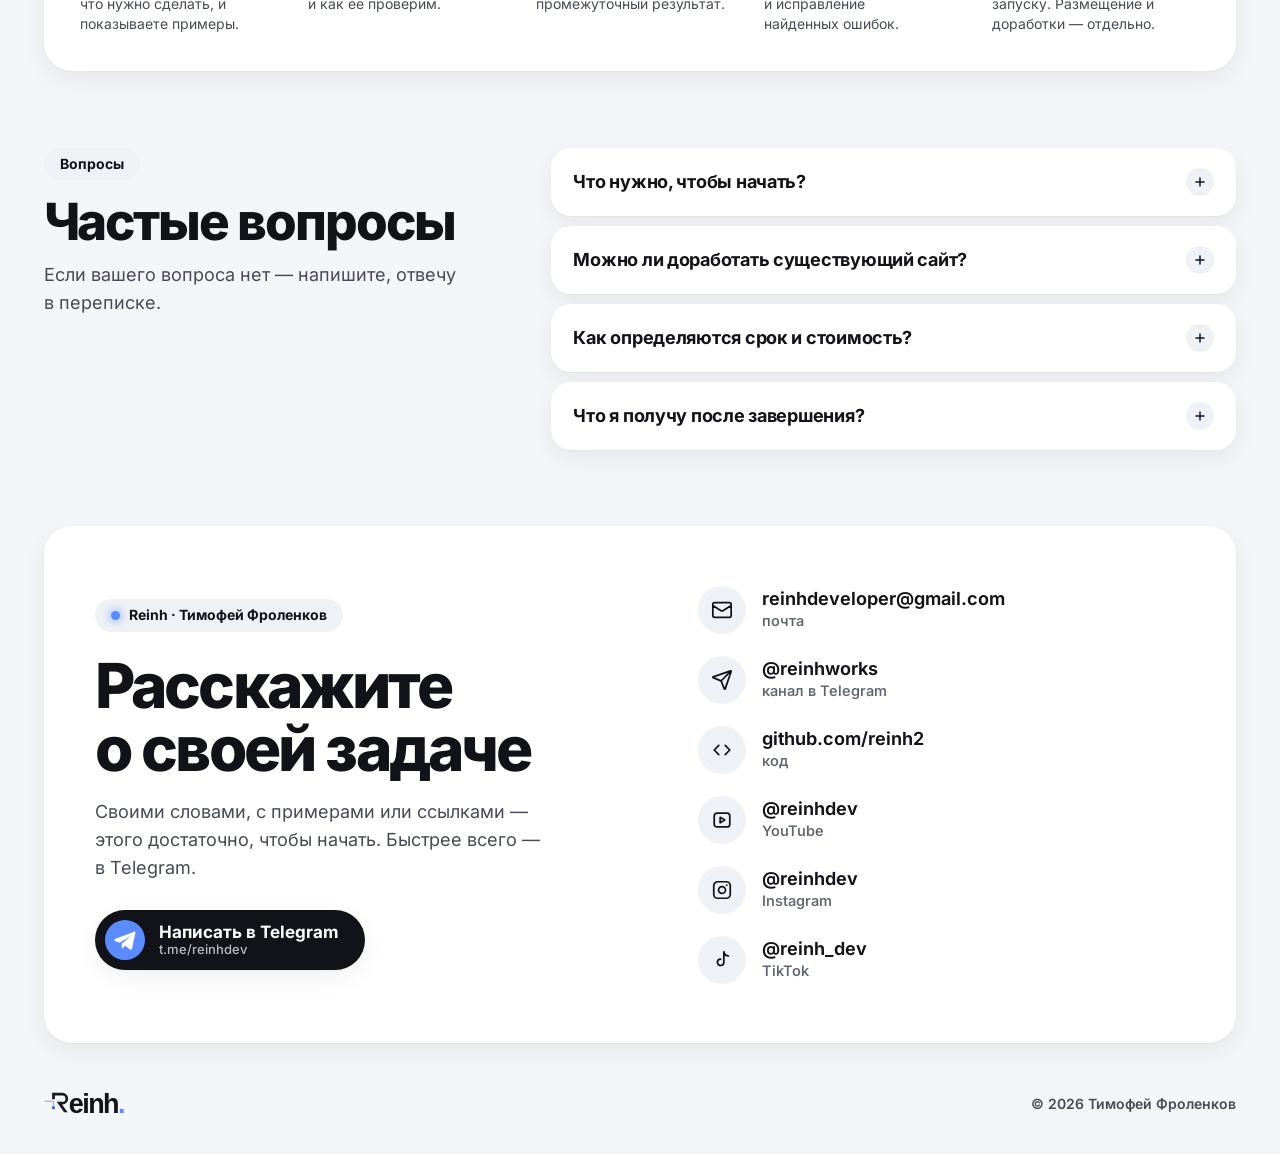
==== commit a2c68d87: "Feature Plast-Rus and expand the client case in both languages" ====
--- a/index.html
+++ b/index.html
@@ -71,11 +71,11 @@
   </div>
 
   <!-- the latest client project: a real screenshot and its status -->
-  <a class="hero-shot" href="#case">
-    <span class="frame"><img src="./assets/maxi-plast/01-home-desktop-after-1200.webp" alt="" width="1200" height="553"></span>
+  <a class="hero-shot" href="#plast-rus">
+    <span class="frame"><img src="./assets/plast-rus/home-desktop-1200.webp" alt="" width="1200" height="553"></span>
     <span class="hero-tag">
       <span class="pill hot">Кейс</span>
-      <span class="hero-tag-text"><b>Maxi-Plast</b><span>Редизайн сайта без переезда с CMS</span><span>Опубликован 19.10.2026</span></span>
+      <span class="hero-tag-text"><b>Пласт-Рус</b><span>Обновление сайта на действующей CMS</span><span>Опубликован 05.11.2026</span></span>
       <span class="arrow" aria-hidden="true">→</span>
     </span>
   </a>
@@ -88,6 +88,105 @@
     <h2 id="work-title">Мои проекты</h2>
     <p>Клиентские проекты и собственные демо. У каждого указан статус: что работает у заказчика, а что запускается локально.</p>
   </div>
+
+  <!-- Plast-Rus -->
+  <article class="case" id="plast-rus" aria-labelledby="plast-rus-title">
+    <div class="case-intro reveal">
+      <div class="case-text">
+        <div class="chips">
+          <span class="pill hot">Клиентский проект</span>
+          <span class="pill">DIAFAN.CMS</span>
+        </div>
+        <h3 id="plast-rus-title">Пласт-Рус</h3>
+        <p class="sub">Обновление оформления на действующей CMS</p>
+      </div>
+      <div class="case-desc">
+        <p>Перенёс оформление на сайт дилера: адаптивные главная, каталог, карточки товаров и прайс. Сохранил его товары, цены, контакты и привычную CMS; восстановил логотипы в SVG.</p>
+        <a class="btn" href="https://plast-rus.ru/" target="_blank" rel="noopener">Открыть plast-rus.ru <span aria-hidden="true">↗</span></a>
+      </div>
+    </div>
+    <div class="player player-wide reveal" data-player>
+      <video controls preload="none" playsinline poster="./assets/plast-rus/plast-rus-poster.webp" width="1920" height="1080" aria-label="Видеообзор кейса Пласт-Рус, 32 секунды, со звуком">
+        <source src="./assets/plast-rus/plast-rus-case-ru-720.mp4" type="video/mp4" media="(max-width: 700px)">
+        <source src="./assets/plast-rus/plast-rus-case-ru.mp4" type="video/mp4">
+        <a href="./assets/plast-rus/plast-rus-case-ru.mp4">Скачать видеообзор Пласт-Рус (MP4)</a>
+      </video>
+      <button class="play" type="button" hidden><span class="tri" aria-hidden="true"></span><span class="play-label">Видеообзор · 32 сек</span></button>
+      <p class="player-msg" role="status"></p>
+    </div>
+    <div class="gain reveal">
+      <h4 class="kicker">Что получил заказчик</h4>
+      <ul class="gain-list">
+        <li><span class="glyph" aria-hidden="true"><svg viewBox="0 0 24 24"><path d="M7 2.5h10a1.5 1.5 0 0 1 1.5 1.5v16a1.5 1.5 0 0 1-1.5 1.5H7A1.5 1.5 0 0 1 5.5 20V4A1.5 1.5 0 0 1 7 2.5z M10.5 18h3"/></svg></span><b>Удобно на телефоне</b><span>Адаптивные шапка, меню и карточки товаров. Широкие таблицы листаются внутри блока, а не растягивают страницу.</span></li>
+        <li><span class="glyph" aria-hidden="true"><svg viewBox="0 0 24 24"><path d="M4 4h16v16H4z M4 9h16 M9 9v11 M14 9v11"/></svg></span><b>Цены и характеристики в каталоге</b><span>Цена «от» и основные параметры видны в карточках. Теплицы расположены по возрастанию начальной цены.</span></li>
+        <li><span class="glyph" aria-hidden="true"><svg viewBox="0 0 24 24"><path d="M12 9a3 3 0 1 0 0 6 3 3 0 0 0 0-6z M19.4 13.5l1.6 1.2-2 3.4-1.9-.7a7 7 0 0 1-1.9 1.1l-.3 2h-3.8l-.3-2a7 7 0 0 1-1.9-1.1l-1.9.7-2-3.4 1.6-1.2a7 7 0 0 1 0-3l-1.6-1.2 2-3.4 1.9.7a7 7 0 0 1 1.9-1.1l.3-2h3.8l.3 2a7 7 0 0 1 1.9 1.1l1.9-.7 2 3.4-1.6 1.2a7 7 0 0 1 0 3z"/></svg></span><b>Свои данные и привычная CMS</b><span>Товары, цены, тексты и контакты дилера сохранены. Сайт продолжает работать в той же DIAFAN.CMS.</span></li>
+        <li><span class="glyph" aria-hidden="true"><svg viewBox="0 0 24 24"><path d="M4 4h16v16H4z M7 15l4-5 3 4 2-2 2 3 M8 8h.01"/></svg></span><b>Логотипы из исходника</b><span>Подготовил SVG для шапки и подвала. Сохранены фирменная графика и подпись бренда.</span></li>
+      </ul>
+    </div>
+    <div class="compare reveal" data-compare>
+      <div class="compare-head">
+        <h4 class="kicker" id="plast-gallery-title">Экраны сайта</h4>
+        <p class="hint">Нажмите на снимок, чтобы открыть его крупно</p>
+      </div>
+      <div class="tabs-wrap" hidden>
+        <div class="tabs" role="tablist" aria-labelledby="plast-gallery-title">
+          <button type="button" role="tab" id="plast-tab-1" aria-controls="plast-panel-1" aria-selected="true">Главная и каталог</button>
+          <button type="button" role="tab" id="plast-tab-2" aria-controls="plast-panel-2" aria-selected="false" tabindex="-1">Телефон</button>
+          <button type="button" role="tab" id="plast-tab-3" aria-controls="plast-panel-3" aria-selected="false" tabindex="-1">Карточка товара</button>
+          <button type="button" role="tab" id="plast-tab-4" aria-controls="plast-panel-4" aria-selected="false" tabindex="-1">Прайс</button>
+        </div>
+      </div>
+      <section class="pair" id="plast-panel-1" role="tabpanel" aria-labelledby="plast-tab-1" tabindex="0">
+        <h5 class="pair-title">Главная и каталог</h5>
+        <div class="pair-view">
+          <figure class="shot"><a class="frame" href="./assets/plast-rus/home-desktop.webp" data-zoom><img src="./assets/plast-rus/home-desktop.webp" width="1440" height="1000" loading="lazy" alt="Главная: баннеры разделов и подборка теплиц"></a><figcaption>Главная: баннеры разделов и подборка теплиц</figcaption></figure>
+          <figure class="shot"><a class="frame" href="./assets/plast-rus/catalog-desktop.webp" data-zoom><img src="./assets/plast-rus/catalog-desktop.webp" width="1440" height="1000" loading="lazy" alt="Каталог: цена и характеристики в карточках"></a><figcaption>Каталог: цена и характеристики в карточках</figcaption></figure>
+        </div>
+        <p class="why">Оформление Maxi-Plast адаптировано под сайт дилера: его разделы, товары, цены и контакты.</p>
+      </section>
+      <section class="pair phones" id="plast-panel-2" role="tabpanel" aria-labelledby="plast-tab-2" tabindex="0">
+        <h5 class="pair-title">Телефон</h5>
+        <div class="pair-view">
+          <figure class="shot"><a class="frame phone" href="./assets/plast-rus/home-mobile.webp" data-zoom><img src="./assets/plast-rus/home-mobile.webp" width="390" height="844" loading="lazy" alt="Главная на экране 390 px"></a><figcaption>Главная на экране 390 px</figcaption></figure>
+          <figure class="shot"><a class="frame phone" href="./assets/plast-rus/product-mobile.webp" data-zoom><img src="./assets/plast-rus/product-mobile.webp" width="390" height="844" loading="lazy" alt="Фото, цена и кнопка звонка на телефоне"></a><figcaption>Фото, цена и кнопка звонка на телефоне</figcaption></figure>
+        </div>
+        <p class="why">Основные действия доступны на узком экране: открыть меню, перейти к товару и позвонить.</p>
+      </section>
+      <section class="pair" id="plast-panel-3" role="tabpanel" aria-labelledby="plast-tab-3" tabindex="0">
+        <h5 class="pair-title">Карточка товара</h5>
+        <div class="pair-view single">
+          <figure class="shot"><a class="frame" href="./assets/plast-rus/product-desktop.webp" data-zoom><img src="./assets/plast-rus/product-desktop.webp" width="1440" height="900" loading="lazy" alt="Галерея, цена и варианты комплектации"></a><figcaption>Галерея, цена и варианты комплектации</figcaption></figure>
+        </div>
+        <p class="why">Галерея и цена рядом с описанием; варианты и подробные цены остаются на этой же странице.</p>
+      </section>
+      <section class="pair phones" id="plast-panel-4" role="tabpanel" aria-labelledby="plast-tab-4" tabindex="0">
+        <h5 class="pair-title">Прайс</h5>
+        <div class="pair-view single">
+          <figure class="shot"><a class="frame phone" href="./assets/plast-rus/price-mobile.webp" data-zoom><img src="./assets/plast-rus/price-mobile.webp" width="390" height="1000" loading="lazy" alt="Таблица прайса с внутренней прокруткой"></a><figcaption>Таблица прайса с внутренней прокруткой</figcaption></figure>
+        </div>
+        <p class="why">Содержимое прайса сохранено. Широкую таблицу можно листать внутри её блока.</p>
+      </section>
+      <p class="fine">Снимки рабочего сайта 11.11.2026. Мобильная версия — эмуляция ширины 390 px.</p>
+    </div>
+    <div class="launch reveal">
+      <div class="launch-text">
+        <h4 class="kicker">Проверка перед запуском</h4>
+        <p>Проверил оформление на тестовой копии, подготовил резерв и возможность отката. После переноса сверил рабочие страницы, навигацию и сохранность данных.</p>
+        <ol class="launch-steps">
+          <li>Тестовая копия</li>
+          <li>Резервная копия</li>
+          <li>Проверка после переноса</li>
+        </ol>
+      </div>
+      <dl class="checked">
+        <div><dt>27</dt><dd>публичных адресов проверено, включая настоящую 404</dd></div>
+        <div><dt>11</dt><dd>карточек теплиц: цены и описания сохранены</dd></div>
+        <div><dt>3</dt><dd>ширины экрана: 320, 390 и 1280 px</dd></div>
+      </dl>
+    </div>
+    <p class="fine">Результаты приёмки 05.11.2026. Ширины проверялись в Safari на Mac; это не тест на физических телефонах.</p>
+    <p class="case-status"><span class="live" aria-hidden="true"></span>Опубликован 05.11.2026 · код в закрытом репозитории</p>
+  </article>
 
   <!-- Maxi-Plast -->
   <article class="case" id="case" aria-labelledby="case-title">
@@ -212,33 +311,6 @@
     <p class="case-status"><span class="live" aria-hidden="true"></span>Опубликован 19.10.2026 · код в закрытом репозитории</p>
   </article>
 
-  <!-- Plast-Rus -->
-  <article class="case" id="plast-rus" aria-labelledby="plast-rus-title">
-    <div class="case-intro reveal">
-      <div class="case-text">
-        <div class="chips">
-          <span class="pill hot">Клиентский проект</span>
-          <span class="pill">DIAFAN.CMS</span>
-        </div>
-        <h3 id="plast-rus-title">Пласт-Рус</h3>
-        <p class="sub">Обновление оформления на действующей CMS</p>
-      </div>
-      <div class="case-desc">
-        <p>Перенёс оформление на сайт дилера: адаптивные главная, каталог, карточки товаров и прайс. Сохранил его товары, цены, контакты и привычную CMS; восстановил логотипы в SVG.</p>
-        <a class="btn" href="https://plast-rus.ru/" target="_blank" rel="noopener">Открыть plast-rus.ru <span aria-hidden="true">↗</span></a>
-      </div>
-    </div>
-    <div class="player player-wide reveal" data-player>
-      <video controls preload="none" playsinline poster="./assets/plast-rus/plast-rus-poster.webp" width="1920" height="1080" aria-label="Видеообзор кейса Пласт-Рус, 32 секунды, со звуком">
-        <source src="./assets/plast-rus/plast-rus-case-ru-720.mp4" type="video/mp4" media="(max-width: 700px)">
-        <source src="./assets/plast-rus/plast-rus-case-ru.mp4" type="video/mp4">
-        <a href="./assets/plast-rus/plast-rus-case-ru.mp4">Скачать видеообзор Пласт-Рус (MP4)</a>
-      </video>
-      <button class="play" type="button" hidden><span class="tri" aria-hidden="true"></span><span class="play-label">Видеообзор · 32 сек</span></button>
-      <p class="player-msg" role="status"></p>
-    </div>
-    <p class="case-status"><span class="live" aria-hidden="true"></span>Работает на сайте заказчика · код в закрытом репозитории</p>
-  </article>
 
   <!-- demos -->
   <div class="demos-head reveal">
@@ -325,7 +397,7 @@
       <span class="num" aria-hidden="true">01</span>
       <h3>Веб-сервисы и сайты</h3>
       <p>Сайты, веб-приложения, личные кабинеты и внутренние инструменты. Соберу первую версию, доработаю существующую или обновлю дизайн без переезда с вашей CMS.</p>
-      <a class="svc-link" href="#case">Пример: Maxi-Plast <span aria-hidden="true">→</span></a>
+      <a class="svc-link" href="#plast-rus">Пример: Пласт-Рус <span aria-hidden="true">→</span></a>
     </article>
     <article class="svc reveal">
       <span class="num" aria-hidden="true">02</span>
--- a/style.css
+++ b/style.css
@@ -157,6 +157,8 @@
 .pair-title{font-size:20px;font-weight:750;margin-bottom:16px}
 .js .pair-title{display:none}
 .pair-view{display:grid;grid-template-columns:1fr 1fr;gap:clamp(14px,2vw,28px);margin-top:12px}
+.pair-view.single{grid-template-columns:1fr}
+.phones .pair-view.single .shot{width:100%;max-width:300px;margin-inline:auto}
 .shot{margin:0;display:flex;flex-direction:column;gap:12px;min-width:0}
 .shot .frame{cursor:zoom-in;transition:transform .25s var(--out),box-shadow .25s}
 .shot .frame:hover{transform:translateY(-2px);box-shadow:var(--shadow-up),0 0 0 1px var(--line)}
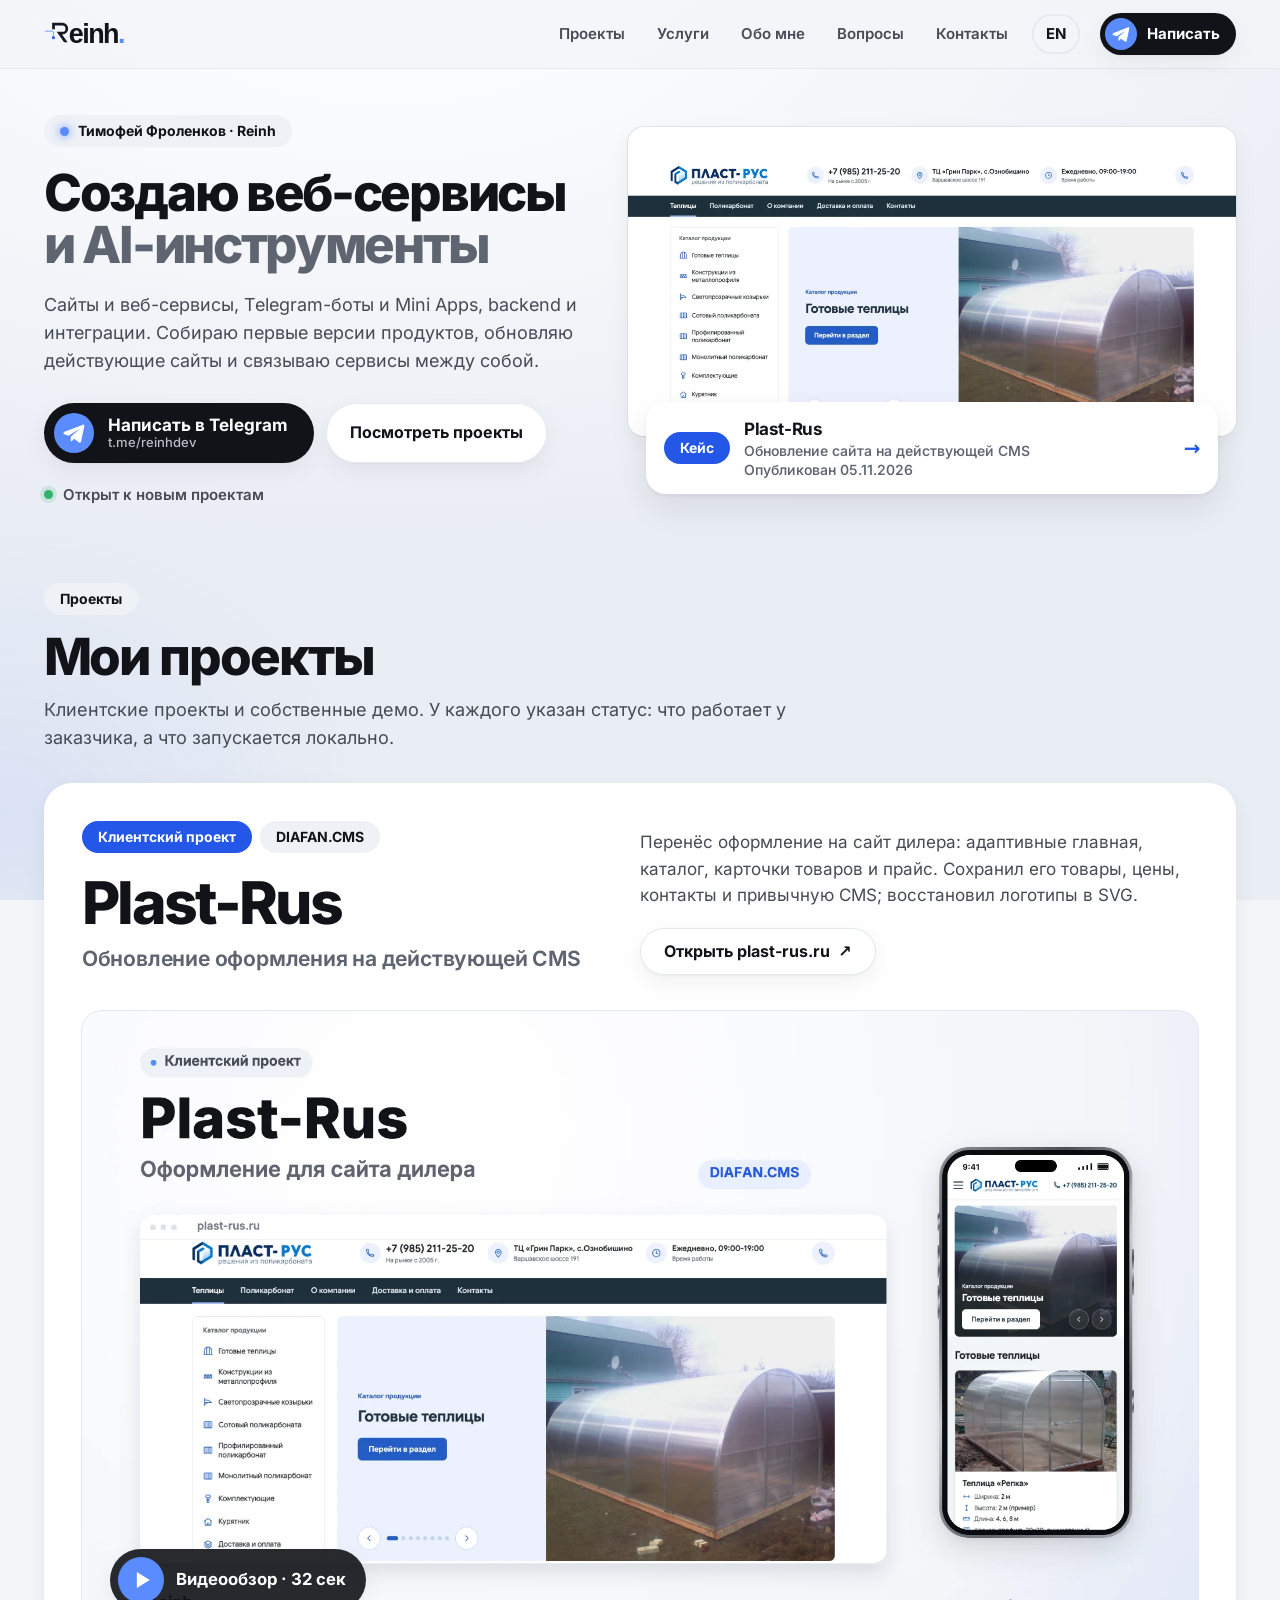
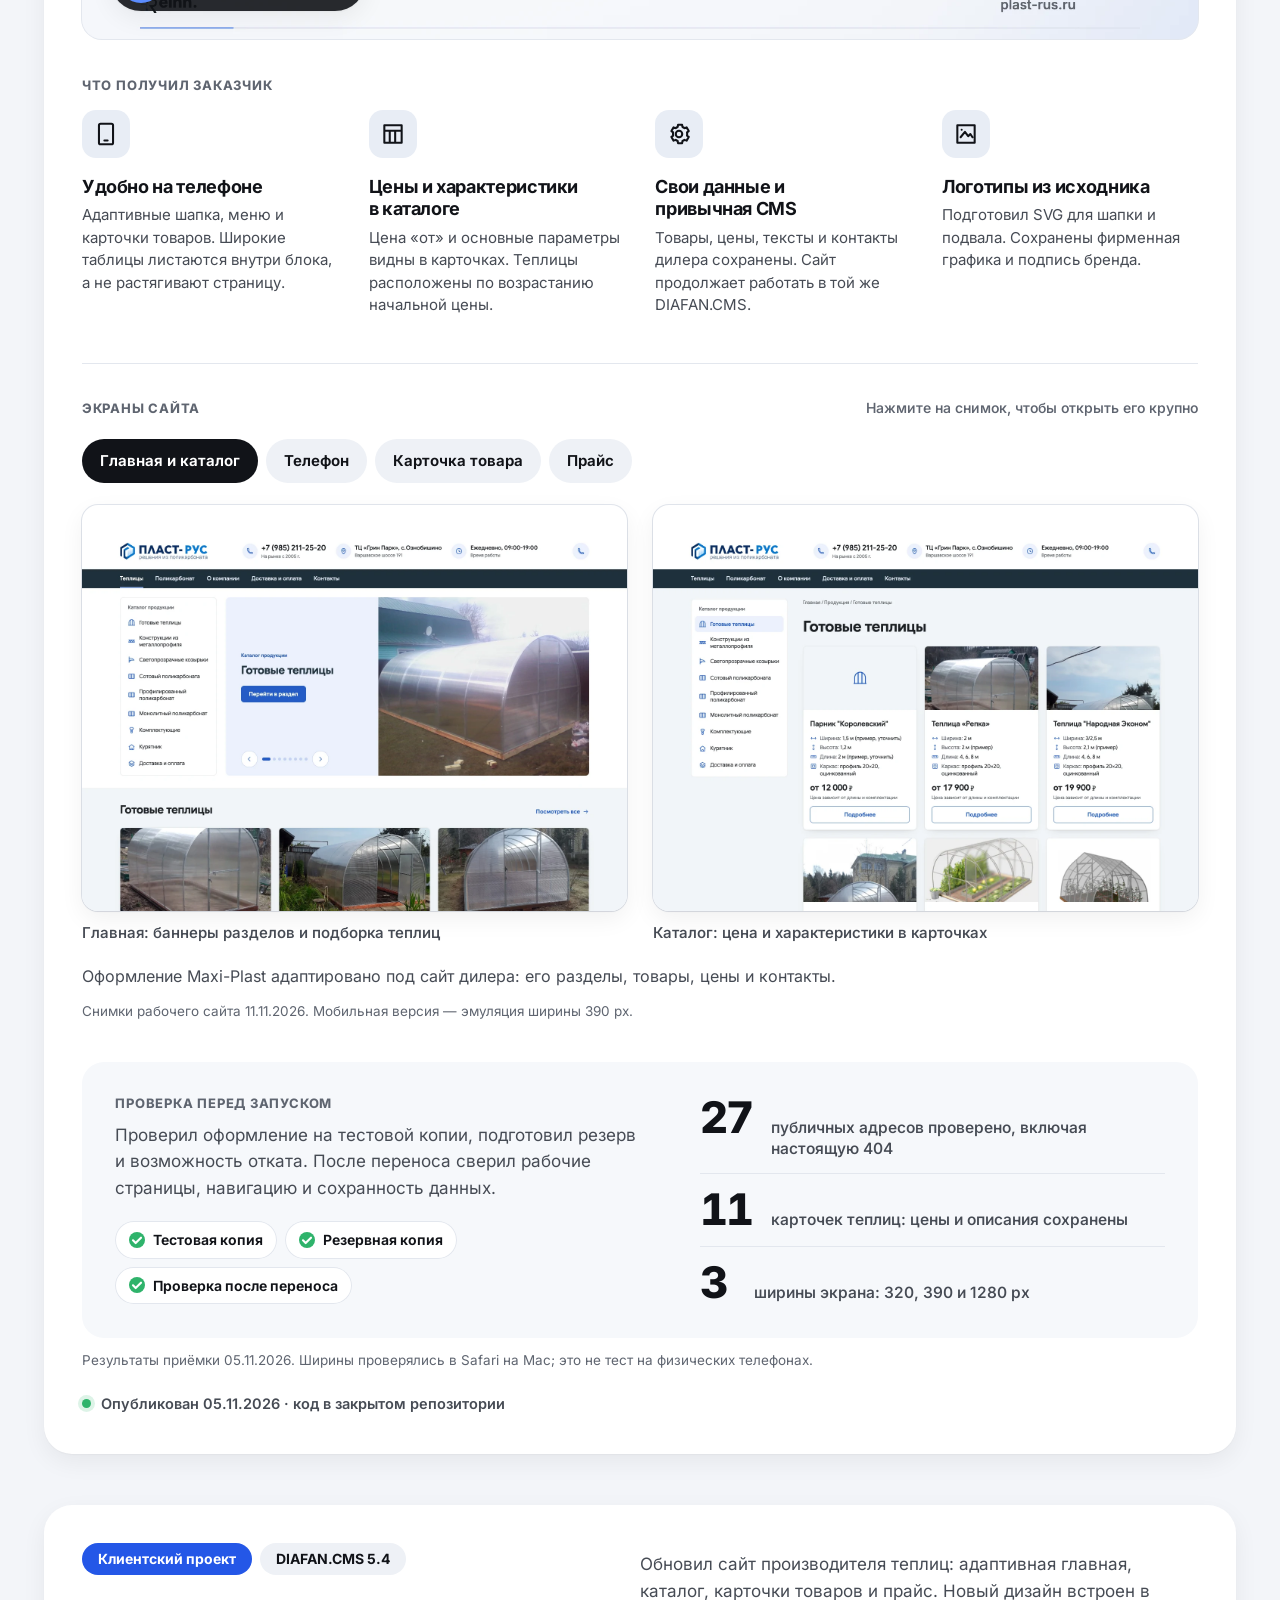
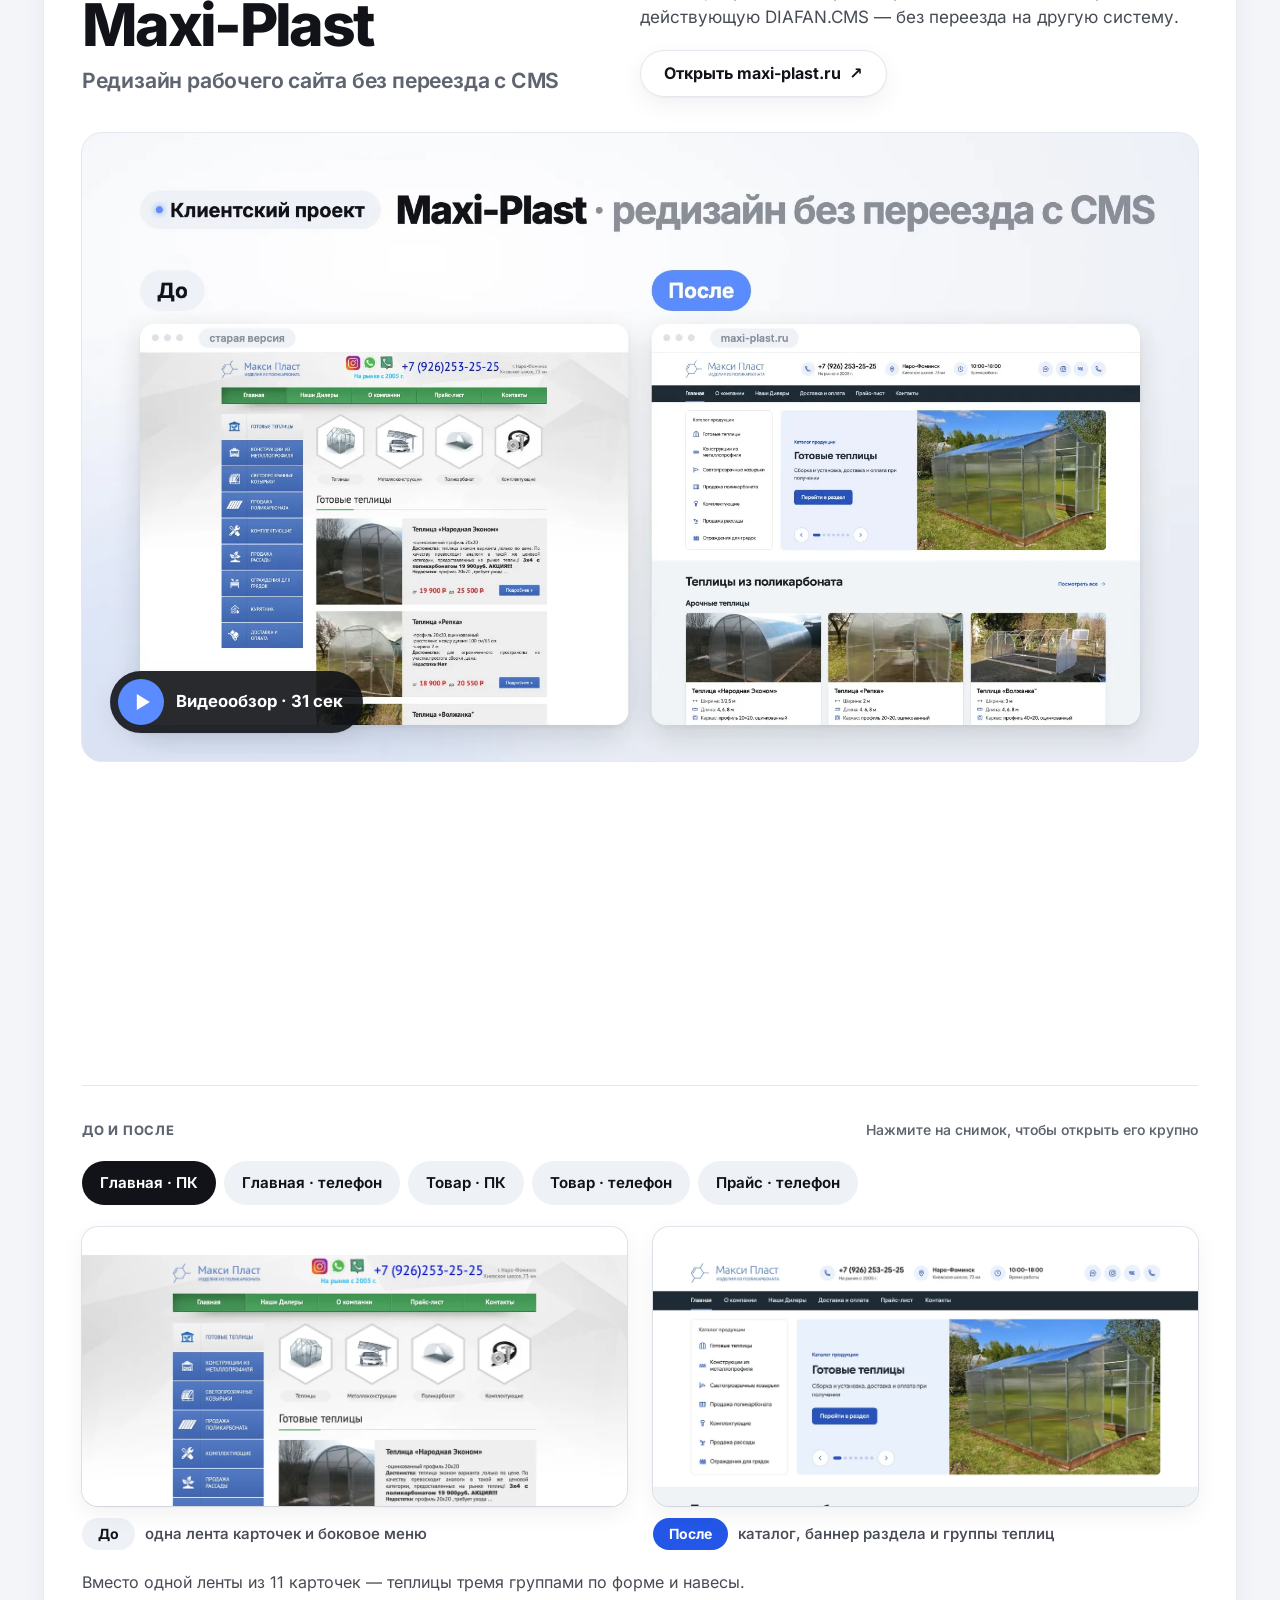
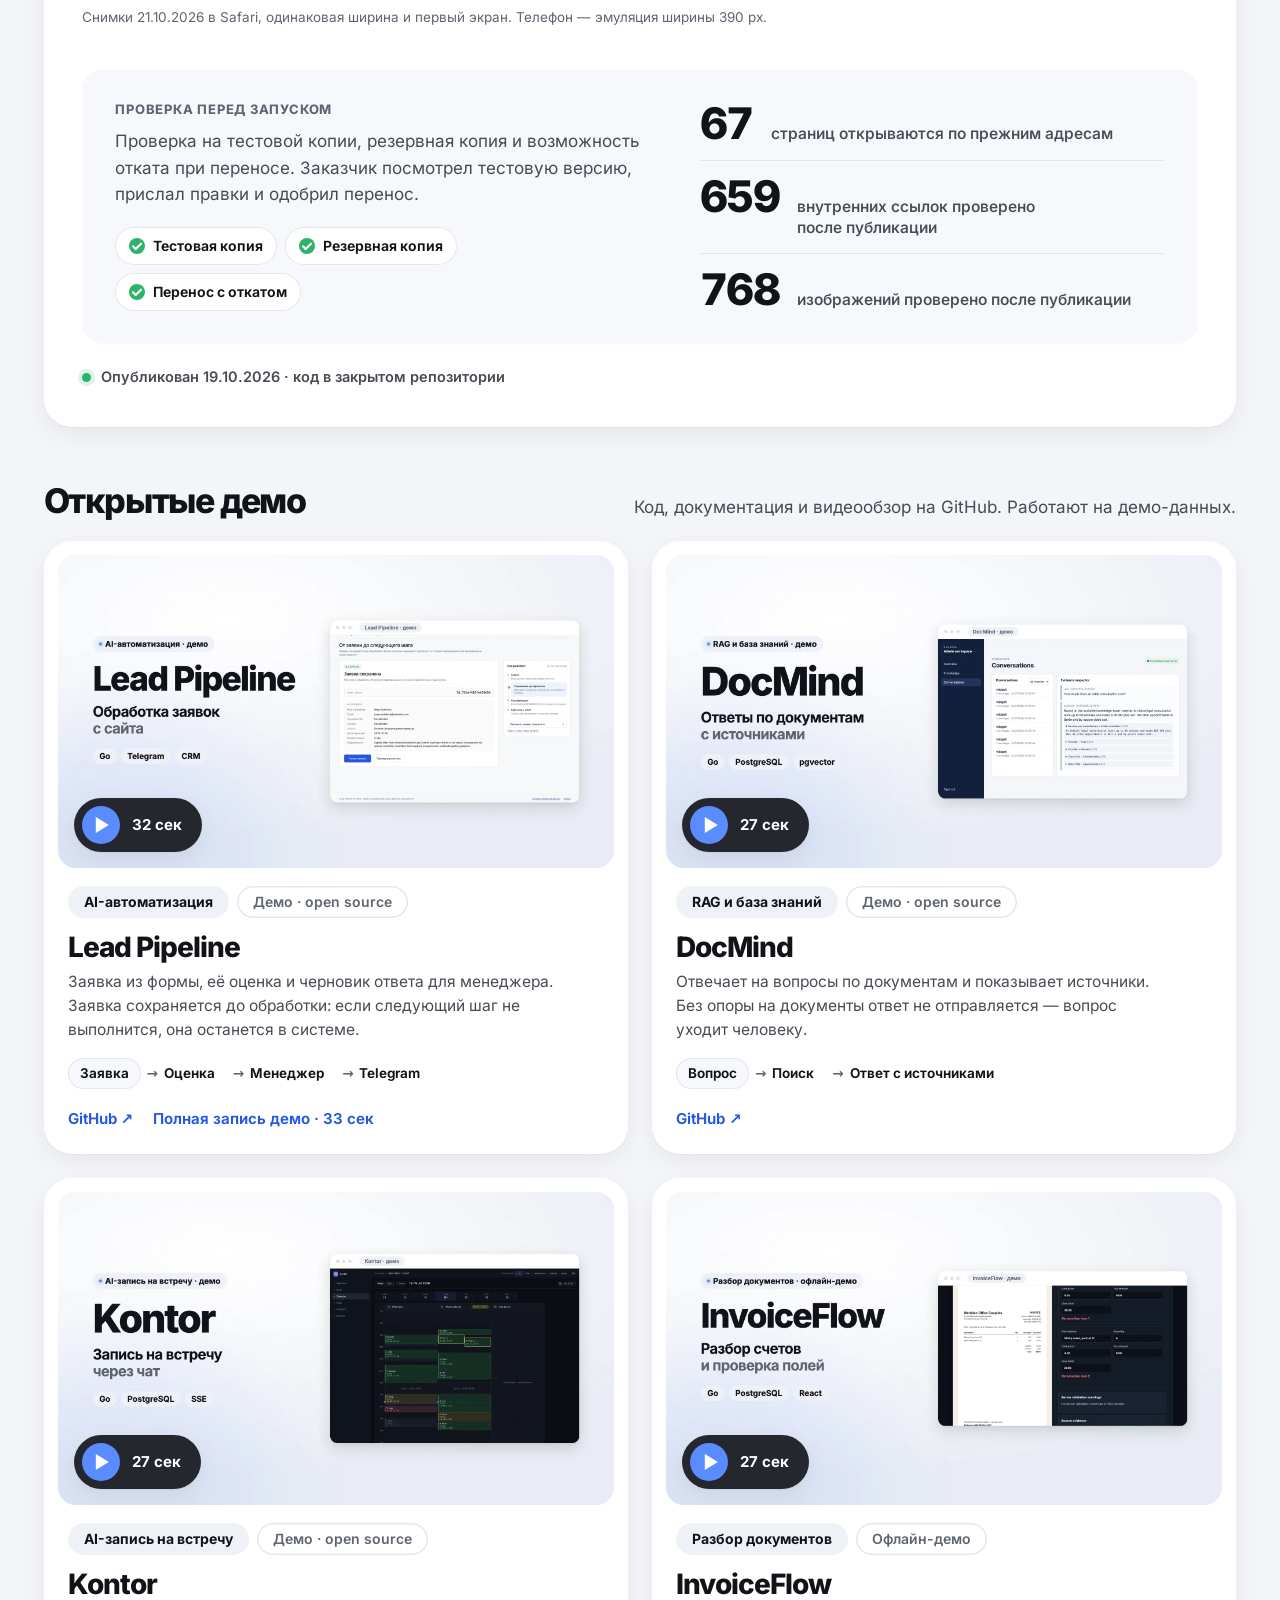
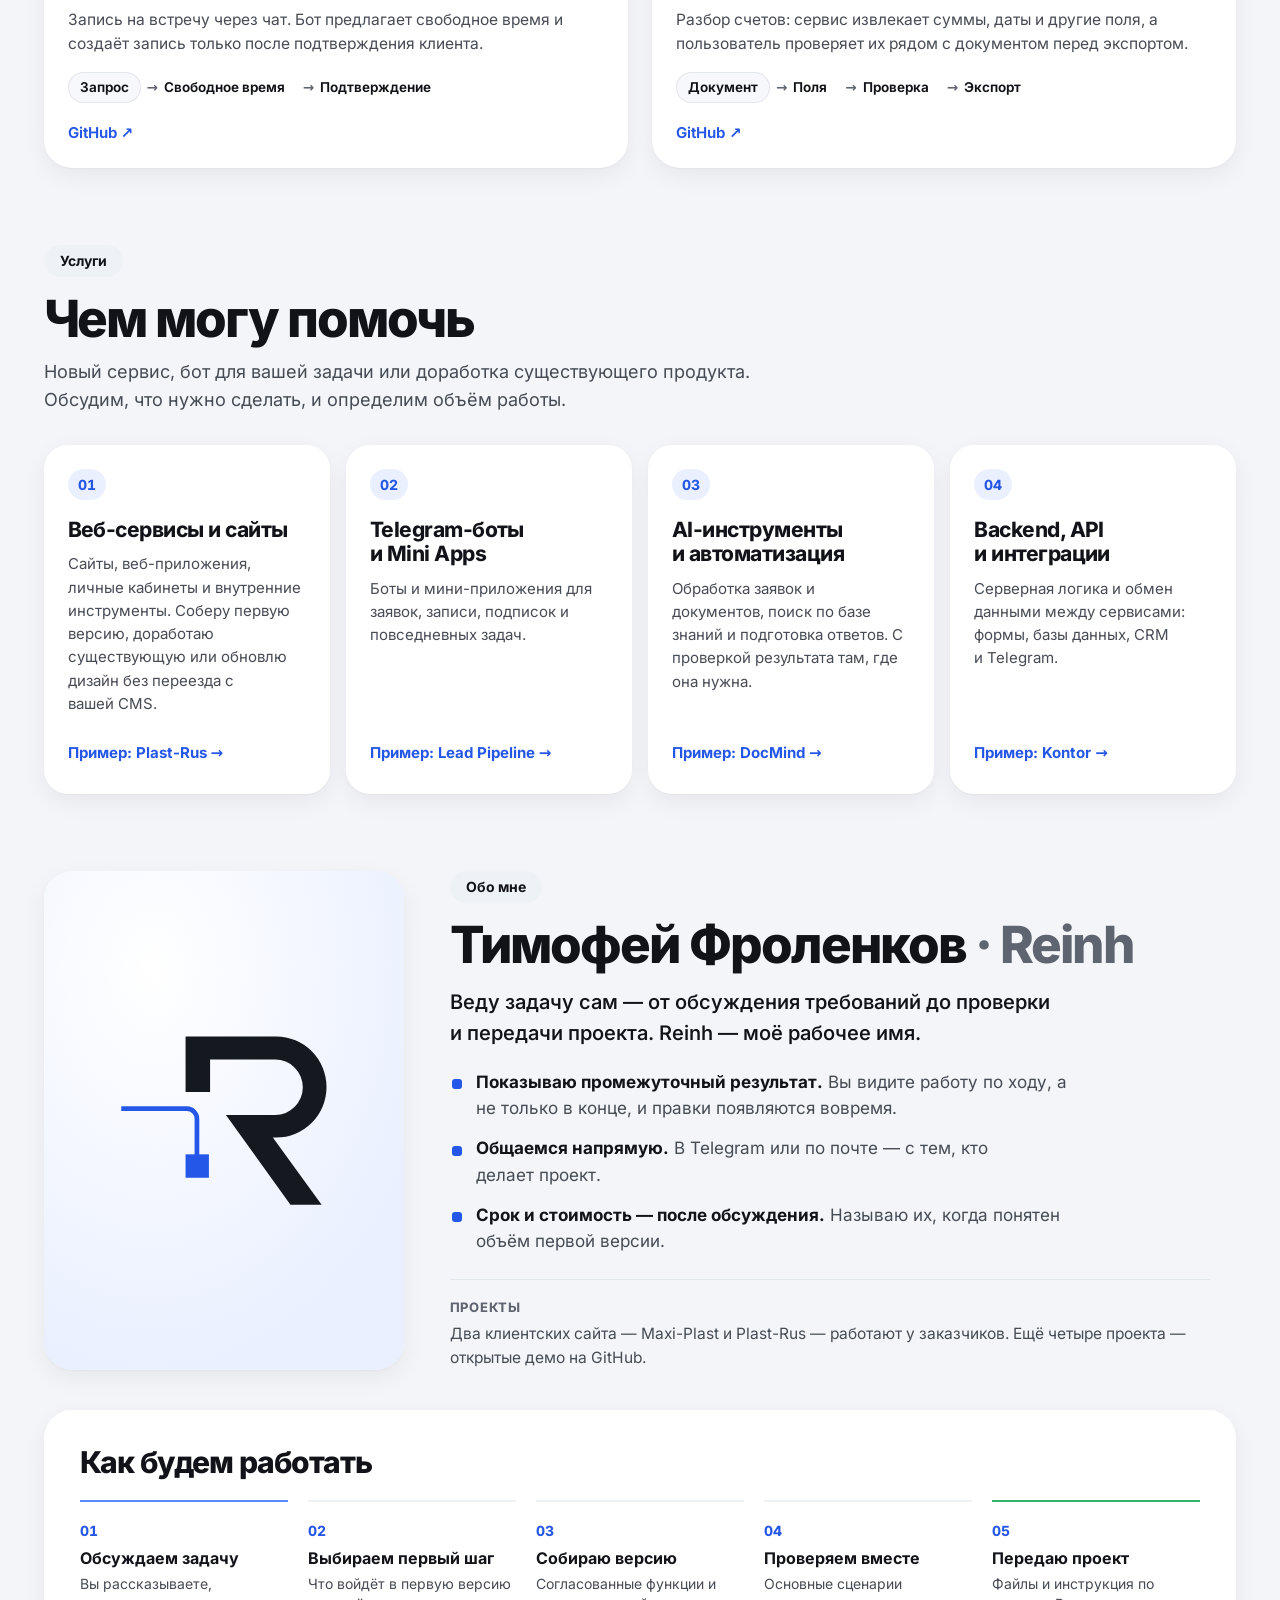
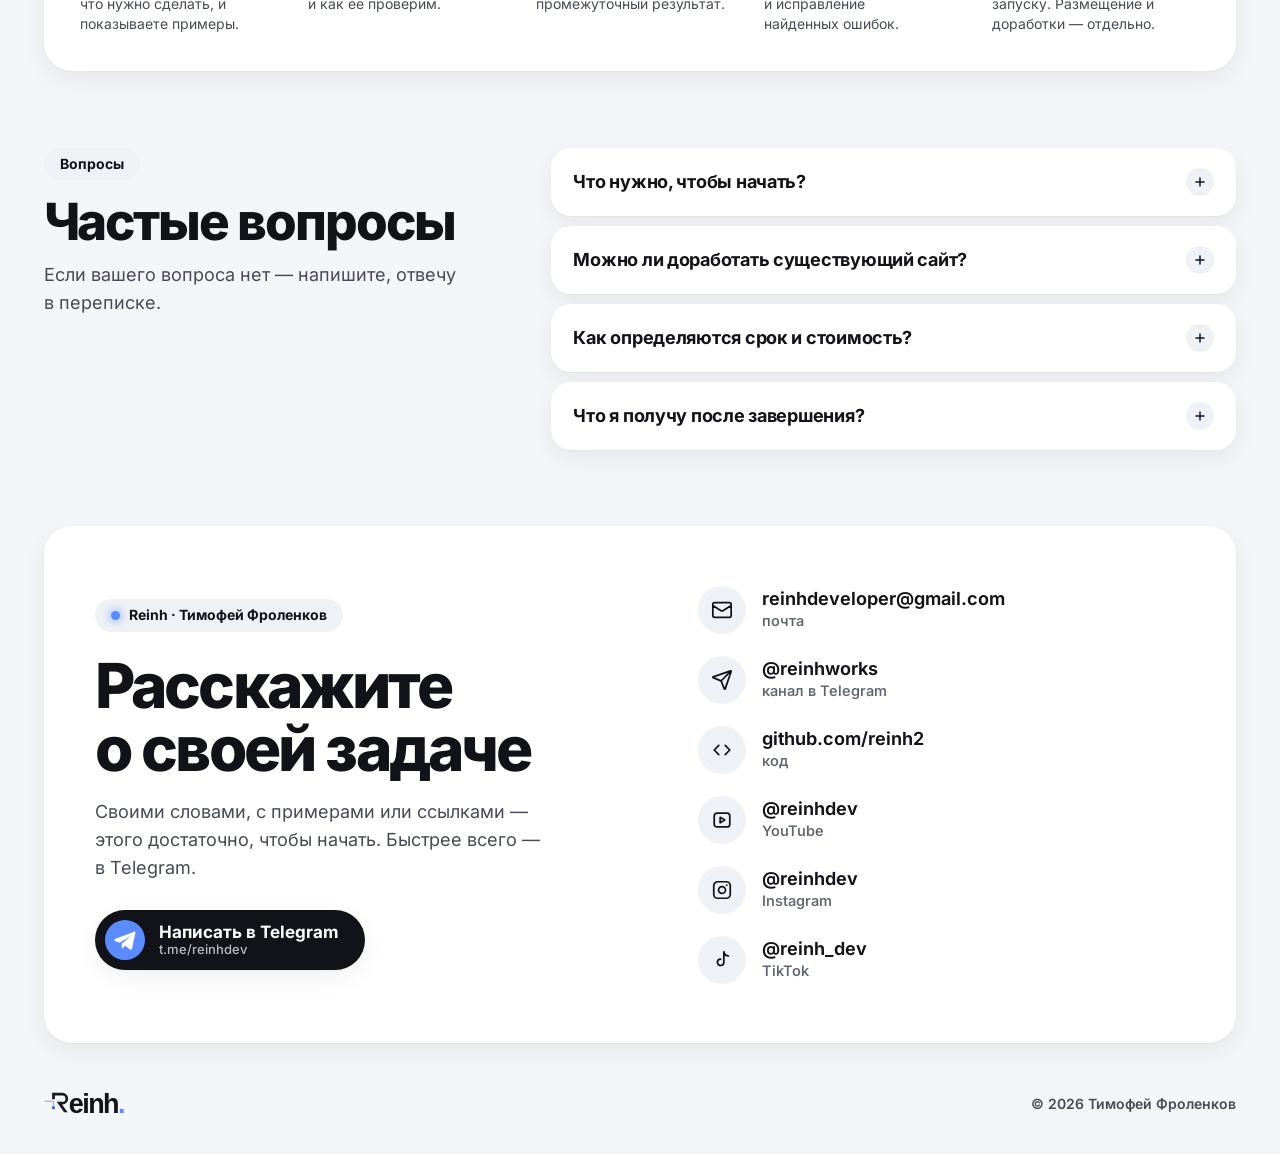
==== commit aaddf4d0: "Use Plast-Rus spelling throughout the portfolio and Russian video" ====
--- a/index.html
+++ b/index.html
@@ -75,7 +75,7 @@
     <span class="frame"><img src="./assets/plast-rus/home-desktop-1200.webp" alt="" width="1200" height="553"></span>
     <span class="hero-tag">
       <span class="pill hot">Кейс</span>
-      <span class="hero-tag-text"><b>Пласт-Рус</b><span>Обновление сайта на действующей CMS</span><span>Опубликован 05.11.2026</span></span>
+      <span class="hero-tag-text"><b>Plast-Rus</b><span>Обновление сайта на действующей CMS</span><span>Опубликован 05.11.2026</span></span>
       <span class="arrow" aria-hidden="true">→</span>
     </span>
   </a>
@@ -97,7 +97,7 @@
           <span class="pill hot">Клиентский проект</span>
           <span class="pill">DIAFAN.CMS</span>
         </div>
-        <h3 id="plast-rus-title">Пласт-Рус</h3>
+        <h3 id="plast-rus-title">Plast-Rus</h3>
         <p class="sub">Обновление оформления на действующей CMS</p>
       </div>
       <div class="case-desc">
@@ -106,10 +106,10 @@
       </div>
     </div>
     <div class="player player-wide reveal" data-player>
-      <video controls preload="none" playsinline poster="./assets/plast-rus/plast-rus-poster.webp" width="1920" height="1080" aria-label="Видеообзор кейса Пласт-Рус, 32 секунды, со звуком">
-        <source src="./assets/plast-rus/plast-rus-case-ru-720.mp4" type="video/mp4" media="(max-width: 700px)">
-        <source src="./assets/plast-rus/plast-rus-case-ru.mp4" type="video/mp4">
-        <a href="./assets/plast-rus/plast-rus-case-ru.mp4">Скачать видеообзор Пласт-Рус (MP4)</a>
+      <video controls preload="none" playsinline poster="./assets/plast-rus/plast-rus-poster.webp?v=latin-name" width="1920" height="1080" aria-label="Видеообзор кейса Plast-Rus, 32 секунды, со звуком">
+        <source src="./assets/plast-rus/plast-rus-case-ru-720.mp4?v=latin-name" type="video/mp4" media="(max-width: 700px)">
+        <source src="./assets/plast-rus/plast-rus-case-ru.mp4?v=latin-name" type="video/mp4">
+        <a href="./assets/plast-rus/plast-rus-case-ru.mp4?v=latin-name">Скачать видеообзор Plast-Rus (MP4)</a>
       </video>
       <button class="play" type="button" hidden><span class="tri" aria-hidden="true"></span><span class="play-label">Видеообзор · 32 сек</span></button>
       <p class="player-msg" role="status"></p>
@@ -397,7 +397,7 @@
       <span class="num" aria-hidden="true">01</span>
       <h3>Веб-сервисы и сайты</h3>
       <p>Сайты, веб-приложения, личные кабинеты и внутренние инструменты. Соберу первую версию, доработаю существующую или обновлю дизайн без переезда с вашей CMS.</p>
-      <a class="svc-link" href="#plast-rus">Пример: Пласт-Рус <span aria-hidden="true">→</span></a>
+      <a class="svc-link" href="#plast-rus">Пример: Plast-Rus <span aria-hidden="true">→</span></a>
     </article>
     <article class="svc reveal">
       <span class="num" aria-hidden="true">02</span>
@@ -436,7 +436,7 @@
         <li><b>Срок и стоимость — после обсуждения.</b> Называю их, когда понятен объём первой версии.</li>
       </ul>
       <div class="about-meta">
-        <div><h3>Проекты</h3><p>Два клиентских сайта — Maxi-Plast и Пласт-Рус — работают у заказчиков. Ещё четыре проекта — открытые демо на GitHub.</p></div>
+        <div><h3>Проекты</h3><p>Два клиентских сайта — Maxi-Plast и Plast-Rus — работают у заказчиков. Ещё четыре проекта — открытые демо на GitHub.</p></div>
       </div>
     </div>
   </div>
